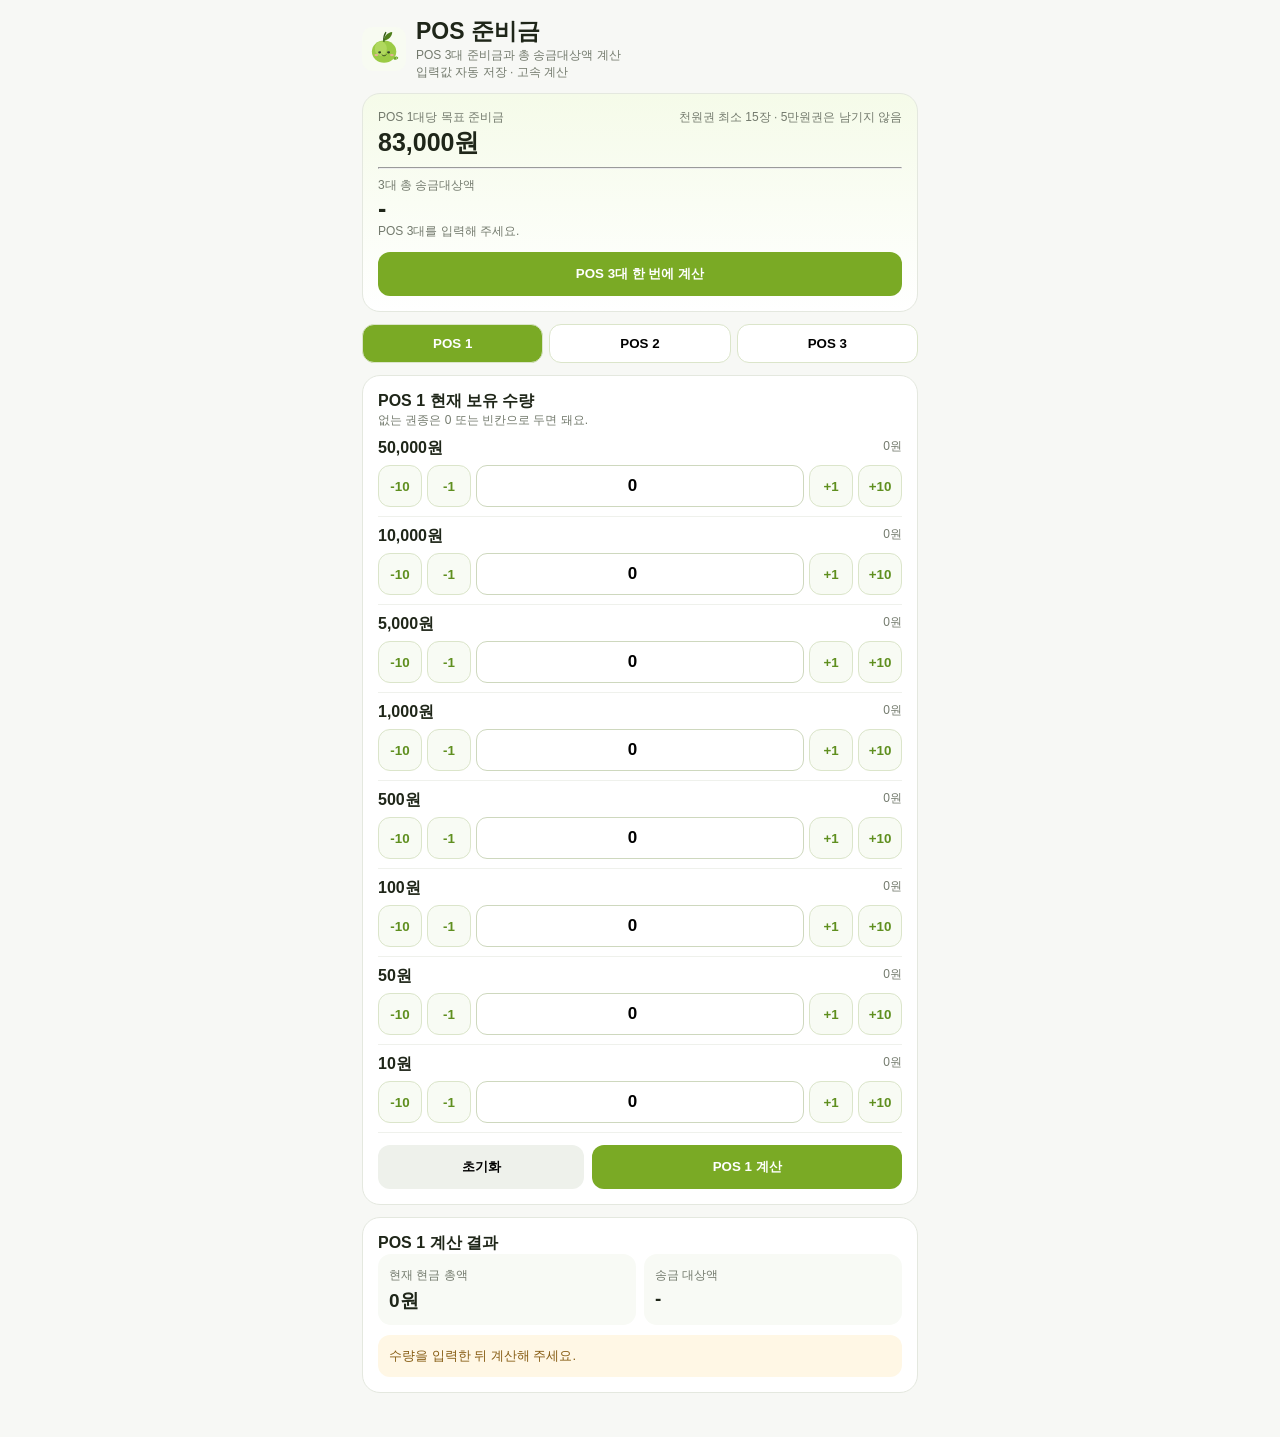
==== index.html @ 1bbed1bb "5만원권 준비금 제외 및 필요시 환전 처리" ====
<!doctype html><html lang="ko"><head><meta charset="utf-8"><meta name="viewport" content="width=device-width,initial-scale=1,viewport-fit=cover"><meta name="theme-color" content="#7AAA25"><meta name="apple-mobile-web-app-capable" content="yes"><title>POS 준비금</title><link rel="manifest" href="./manifest.webmanifest"><link rel="icon" href="./icon.svg"><style>:root{--g:#7aaa25;--bg:#f7f8f5;--line:#e4e8df;--mut:#737a6d}*{box-sizing:border-box}body{margin:0;background:var(--bg);font-family:-apple-system,BlinkMacSystemFont,"Segoe UI","Noto Sans KR",sans-serif;color:#1f2619}.app{max-width:580px;margin:auto;padding:16px 12px 44px}.top{display:flex;gap:10px;align-items:center}.logo{width:44px;height:44px}h1{margin:0;font-size:23px}.small{font-size:12px;color:var(--mut)}.card{background:#fff;border:1px solid var(--line);border-radius:18px;padding:15px;margin-top:12px}.hero{background:linear-gradient(#f5fbe9,#fff)}.target,.rr{display:flex;justify-content:space-between;gap:10px}.big{font-size:25px;font-weight:800}.tabs{display:grid;grid-template-columns:repeat(3,1fr);gap:6px;margin-top:12px}.tab,button{border:0;border-radius:12px;font-weight:800}.tab{padding:11px;background:#fff;border:1px solid #dbe5ca}.tab.active,.calc,.all{background:var(--g);color:#fff}.panel{display:none}.panel.active{display:block}.row{padding:9px 0;border-bottom:1px solid #eff1ec}.step{display:grid;grid-template-columns:44px 44px 1fr 44px 44px;gap:5px;margin-top:6px}.step button{min-height:42px;background:#f8fbf4;color:#5f8f1f;border:1px solid #dbe5ca}.step input{min-width:0;width:100%;border:1px solid #ced8be;border-radius:11px;text-align:center;font-size:17px;font-weight:800}.actions{display:grid;grid-template-columns:1fr 1.5fr;gap:8px;margin-top:12px}.actions button,.all{min-height:44px}.reset{background:#eef1eb}.all{width:100%;margin-top:12px}.metrics{display:grid;grid-template-columns:1fr 1fr;gap:8px}.metric{padding:11px;background:#f8faf5;border-radius:13px}.metric b{display:block;font-size:19px;margin-top:4px}.notice,.quick{padding:11px;border-radius:12px;margin-top:10px;font-size:13px;line-height:1.5}.ok{background:#edf8f1;color:#24623f}.warn{background:#fff7e5;color:#875d14}.bad{background:#fff0f0;color:#9c3030}.quick{border:1px dashed #c9d7b6;background:#fbfdf8}.quick ul{margin:6px 0 0;padding-left:18px}.result{padding:8px 0;border-bottom:1px solid #eff1ec}.summarybox{display:none}.summarybox.show{display:block}@media(max-width:390px){.step{grid-template-columns:40px 40px 1fr 40px 40px}.metrics{grid-template-columns:1fr}}</style></head><body><div class="app"><div class="top"><img class="logo" src="./icon.svg"><div><h1>POS 준비금</h1><div class="small">POS 3대 준비금과 총 송금대상액 계산</div><div class="small" id="saved">입력값 자동 저장 · 고속 계산</div></div></div><div class="card hero"><div class="target"><div><div class="small">POS 1대당 목표 준비금</div><div class="big">83,000원</div></div><div class="small">천원권 최소 15장 · 5만원권은 남기지 않음</div></div><hr><div class="small">3대 총 송금대상액</div><div class="big" id="grand">-</div><div class="small" id="grandStatus">POS 3대를 입력해 주세요.</div><button class="all" id="all">POS 3대 한 번에 계산</button></div><div class="card summarybox" id="summary"><b>오늘 마감 요약</b><div id="summaryBody"></div></div><div class="tabs"><button class="tab active" data-tab="1">POS 1 <span id="b1"></span></button><button class="tab" data-tab="2">POS 2 <span id="b2"></span></button><button class="tab" data-tab="3">POS 3 <span id="b3"></span></button></div><div id="panels"></div></div><script>const T=83000,MIN1=15,D=[50000,10000,5000,1000,500,100,50,10],U=d=>d>=1000?'장':'개',F=n=>n.toLocaleString('ko-KR')+'원',S='OYHAYA_POS_V4',state={},memo=new Map();const P=document.getElementById('panels');for(let p=1;p<=3;p++){P.insertAdjacentHTML('beforeend',`<section class="panel ${p==1?'active':''}" data-panel="${p}"><div class="card"><b>POS ${p} 현재 보유 수량</b><div class="small">없는 권종은 0 또는 빈칸으로 두면 돼요.</div><div id="rows${p}"></div><div class="actions"><button class="reset" data-r="${p}">초기화</button><button class="calc" data-c="${p}">POS ${p} 계산</button></div></div><div class="card"><b>POS ${p} 계산 결과</b><div class="metrics"><div class="metric"><span class="small">현재 현금 총액</span><b id="tot${p}">0원</b></div><div class="metric"><span class="small">송금 대상액</span><b id="send${p}">-</b></div></div><div id="quick${p}" class="quick" style="display:none"></div><div id="res${p}"></div><div id="coin${p}" class="notice warn" style="display:none"></div><div id="ex${p}" class="notice warn" style="display:none"></div><div id="st${p}" class="notice warn">수량을 입력한 뒤 계산해 주세요.</div></div></section>`);D.forEach(d=>document.getElementById('rows'+p).insertAdjacentHTML('beforeend',`<div class="row"><div class="rr"><b>${d.toLocaleString()}원</b><span class="small" id="a${p}_${d}">0원</span></div><div class="step"><button data-p="${p}" data-d="${d}" data-s="-10">-10</button><button data-p="${p}" data-d="${d}" data-s="-1">-1</button><input id="n${p}_${d}" type="number" min="0" value="0" inputmode="numeric"><button data-p="${p}" data-d="${d}" data-s="1">+1</button><button data-p="${p}" data-d="${d}" data-s="10">+10</button></div></div>`))}function v(id){let n=parseInt(document.getElementById(id)?.value||0);return n>0?n:0}function c(p){let o={};D.forEach(d=>o[d]=v(`n${p}_${d}`));return o}function total(p){let a=c(p);return D.reduce((s,d)=>s+a[d]*d,0)}function save(){let x={};for(let p=1;p<=3;p++)x[p]=c(p);localStorage.setItem(S,JSON.stringify(x));saved.textContent='입력값 자동 저장됨 ✓ · 고속 계산'}function load(){try{let x=JSON.parse(localStorage.getItem(S)||'{}');for(let p=1;p<=3;p++)D.forEach(d=>{if(x[p]?.[d]!=null)document.getElementById(`n${p}_${d}`).value=x[p][d]})}catch(e){}}function refresh(p){let a=c(p),t=0;D.forEach(d=>{t+=a[d]*d;document.getElementById(`a${p}_${d}`).textContent=F(a[d]*d)});document.getElementById('tot'+p).textContent=F(t);document.getElementById('b'+p).textContent=state[p]?.ok?'✓':t?'•':''}function keyOf(av){return D.map(d=>av[d]||0).join(',')}function solveCore(av,target){const ds=[10000,5000,1000,500,100,50,10],cap=target/10;let dp=Array(cap+1).fill(null);dp[0]={s:0,c:{50000:0,10000:0,5000:0,1000:0,500:0,100:0,50:0,10:0}};const score=d=>d<=500?1000000+(500-d):d==1000?1000:d==5000?60:d==10000?20:10;for(const d of ds){let n=Math.max(0,av[d]||0),k=1,b=[];while(n){let q=Math.min(k,n);b.push(q);n-=q;k*=2}for(const q of b){let w=d*q/10;if(w>cap)continue;for(let z=cap;z>=w;z--){let x=dp[z-w];if(!x)continue;let ns=x.s+score(d)*q;if(!dp[z]||ns>dp[z].s){let cc={...x.c};cc[d]+=q;dp[z]={s:ns,c:cc}}}}}return dp[cap]?.c||null}function solveKeep15(av){const safe={...av,50000:0},key=keyOf(safe);if(memo.has(key))return memo.get(key);if((safe[1000]||0)<MIN1){memo.set(key,null);return null}let rest={...safe,1000:(safe[1000]||0)-MIN1},k=solveCore(rest,T-MIN1*1000);if(k)k[1000]+=MIN1;memo.set(key,k||null);return k||null}function solveEx(a){memo.clear();let keep=solveKeep15(a);if(keep)return{keep,e:{m50:0,m10:0,a5:0,a1:0}};const max50=Math.min(a[50000]||0,2),max10=Math.min(a[10000]||0,9),maxChanges=max50+max10;for(let changes=1;changes<=maxChanges;changes++){for(let m50=0;m50<=Math.min(max50,changes);m50++){let m10=changes-m50;if(m10<0||m10>max10)continue;for(let f=0;f<=2*m10;f++){let a5=m50*10+f,a1=m10*10-f*5,avail={...a};avail[50000]=0;avail[10000]-=m10;avail[5000]+=a5;avail[1000]+=a1;let k=solveKeep15(avail);if(k)return{keep:k,e:{m50,m10,a5,a1}}}}}return null}function calc(p){let a=c(p),t=total(p),st=document.getElementById('st'+p),res=document.getElementById('res'+p),coin=document.getElementById('coin'+p),ex=document.getElementById('ex'+p),q=document.getElementById('quick'+p);res.innerHTML='';coin.style.display=ex.style.display=q.style.display='none';if(t<T){st.className='notice bad';st.textContent=`현재 현금이 ${F(T-t)} 부족해요.`;state[p]={ok:false};refresh(p);return state[p]}let s=solveEx(a);if(!s){st.className='notice bad';st.innerHTML='<b>83,000원을 맞추려면 천원권 15장을 확보하고 5만원권은 준비금에 남기지 않아야 해요.</b><br>현재 보유 권종과 가능한 환전만으로는 정확히 83,000원을 만들 수 없어요.';state[p]={ok:false};refresh(p);return state[p]}let keep=s.keep,e=s.e,send=t-T,tasks=[],exs=[];document.getElementById('send'+p).textContent=F(send);D.forEach(d=>{let avail=a[d];if(d==50000)avail-=e.m50;if(d==10000)avail-=e.m10;if(d==5000)avail+=e.a5;if(d==1000)avail+=e.a1;let out=Math.max(0,avail-(keep[d]||0));if(out>0)tasks.push(`${d.toLocaleString()}원 ${out}${U(d)} 송금`);res.insertAdjacentHTML('beforeend',`<div class="result rr"><span><b>${d.toLocaleString()}원</b><br><span class="small">보유 ${a[d]}${U(d)}</span></span><span style="text-align:right"><b>남김 ${keep[d]||0}${U(d)}</b><br><span class="small">송금 ${out}${U(d)}</span></span></div>`)});if(e.m50){exs.push(`50,000원권 ${e.m50}장 → 5,000원권 ${e.m50*10}장`);tasks.unshift(`5만원권 ${e.m50}장 환전`)}if(e.m10){let f=e.a5-e.m50*10,z=[];if(f)z.push(`5,000원권 ${f}장`);if(e.a1)z.push(`1,000원권 ${e.a1}장`);exs.push(`10,000원권 ${e.m10}장 → ${z.join(' + ')}`);tasks.unshift(`만원권 ${e.m10}장 환전`)}if(exs.length){ex.style.display='block';ex.innerHTML='<b>지폐 환전 필요</b><br>'+exs.join('<br>')}let coins=[{d:500,b:40},{d:100,b:50},{d:50,b:50},{d:10,b:50}].filter(x=>(keep[x.d]||0)<=10).map(x=>({...x,r:keep[x.d]||0}));if(coins.length){coin.style.display='block';coin.innerHTML='<b>최종 잔여 동전 기준 환전 필요</b><br>'+coins.map(x=>`${x.d}원: ${x.r}개 남음 → ${x.b}개 1묶음 환전 → ${x.r+x.b}개 예상`).join('<br>');coins.forEach(x=>tasks.push(`${x.d}원 ${x.b}개 1묶음 환전`))}q.style.display='block';q.innerHTML='<b>실제로 할 것</b><ul>'+(tasks.length?tasks.map(x=>`<li>${x}</li>`).join(''):'<li>별도 환전 없이 준비금만 남기면 돼요.</li>')+'</ul>';st.className='notice ok';st.innerHTML=`<b>정확히 83,000원!</b><br>5만원권 0장 · 천원권 ${keep[1000]}장 유지 · POS ${p} 송금 대상액 ${F(send)}`;state[p]={ok:true,send,total:t,ex:exs.length,coins:coins.length};refresh(p);return state[p]}document.querySelectorAll('.step button').forEach(b=>b.onclick=()=>{let p=+b.dataset.p,i=document.getElementById(`n${p}_${b.dataset.d}`);i.value=Math.max(0,v(i.id)+ +b.dataset.s);state[p]=null;refresh(p);save()});document.querySelectorAll('input').forEach(i=>i.oninput=()=>{let p=+i.id.split('_')[0].slice(1);state[p]=null;refresh(p);save()});document.querySelectorAll('.tab').forEach(b=>b.onclick=()=>{document.querySelectorAll('.tab').forEach(x=>x.classList.toggle('active',x==b));document.querySelectorAll('.panel').forEach(x=>x.classList.toggle('active',x.dataset.panel==b.dataset.tab))});document.querySelectorAll('[data-c]').forEach(b=>b.onclick=()=>calc(+b.dataset.c));document.querySelectorAll('[data-r]').forEach(b=>b.onclick=()=>{let p=+b.dataset.r;D.forEach(d=>document.getElementById(`n${p}_${d}`).value=0);state[p]=null;document.getElementById('send'+p).textContent='-';document.getElementById('res'+p).innerHTML='';['quick','coin','ex'].forEach(x=>document.getElementById(x+p).style.display='none');document.getElementById('st'+p).textContent='수량을 입력한 뒤 계산해 주세요.';refresh(p);save()});all.onclick=()=>{let r=[1,2,3].map(calc);if(r.every(x=>x.ok)){let sum=r.reduce((s,x)=>s+x.send,0);grand.textContent=F(sum);grandStatus.textContent=`3대 현금 합계 ${F(r.reduce((s,x)=>s+x.total,0))} - 총 준비금 249,000원`;summary.classList.add('show');summaryBody.innerHTML=`<div class="metrics" style="margin-top:8px"><div class="metric"><span class="small">총 송금대상액</span><b>${F(sum)}</b></div><div class="metric"><span class="small">총 준비금</span><b>249,000원</b></div></div>`+r.map((x,i)=>`<div class="result"><b>POS ${i+1}</b> · 송금 ${F(x.send)}${x.ex?` · 지폐환전 ${x.ex}건`:''}${x.coins?` · 동전환전 ${x.coins}건`:''}</div>`).join('')}else{grand.textContent='계산 불가';grandStatus.textContent='천원권 15장 유지, 5만원권 0장, 정확한 83,000원 구성이 필요한 POS가 있어요.';summary.classList.remove('show')}};load();for(let p=1;p<=3;p++)refresh(p);if('serviceWorker'in navigator)addEventListener('load',()=>navigator.serviceWorker.register('./sw.js').catch(()=>{}));</script></body></html>
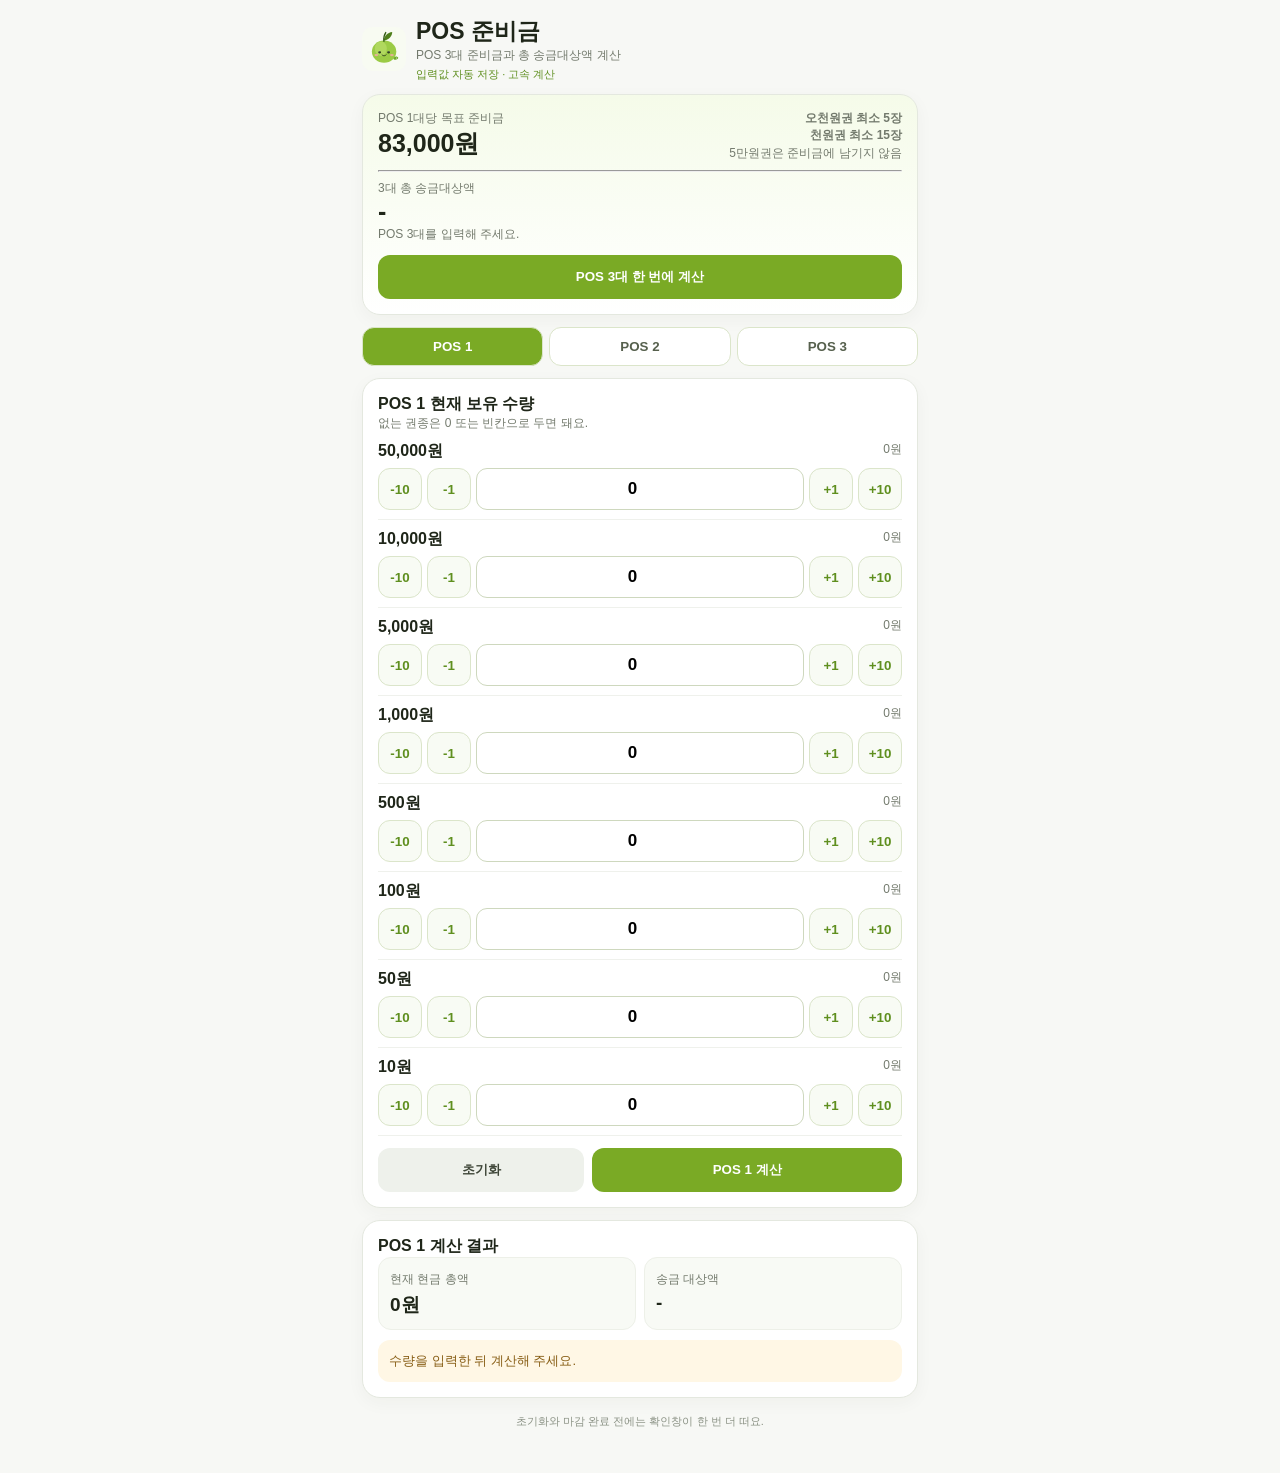
==== commit 147dadad: "오천원권 최소수량 및 마감 검산 기능 추가" ====
--- a/index.html
+++ b/index.html
@@ -1 +1,111 @@
-<!doctype html><html lang="ko"><head><meta charset="utf-8"><meta name="viewport" content="width=device-width,initial-scale=1,viewport-fit=cover"><meta name="theme-color" content="#7AAA25"><meta name="apple-mobile-web-app-capable" content="yes"><title>POS 준비금</title><link rel="manifest" href="./manifest.webmanifest"><link rel="icon" href="./icon.svg"><style>:root{--g:#7aaa25;--bg:#f7f8f5;--line:#e4e8df;--mut:#737a6d}*{box-sizing:border-box}body{margin:0;background:var(--bg);font-family:-apple-system,BlinkMacSystemFont,"Segoe UI","Noto Sans KR",sans-serif;color:#1f2619}.app{max-width:580px;margin:auto;padding:16px 12px 44px}.top{display:flex;gap:10px;align-items:center}.logo{width:44px;height:44px}h1{margin:0;font-size:23px}.small{font-size:12px;color:var(--mut)}.card{background:#fff;border:1px solid var(--line);border-radius:18px;padding:15px;margin-top:12px}.hero{background:linear-gradient(#f5fbe9,#fff)}.target,.rr{display:flex;justify-content:space-between;gap:10px}.big{font-size:25px;font-weight:800}.tabs{display:grid;grid-template-columns:repeat(3,1fr);gap:6px;margin-top:12px}.tab,button{border:0;border-radius:12px;font-weight:800}.tab{padding:11px;background:#fff;border:1px solid #dbe5ca}.tab.active,.calc,.all{background:var(--g);color:#fff}.panel{display:none}.panel.active{display:block}.row{padding:9px 0;border-bottom:1px solid #eff1ec}.step{display:grid;grid-template-columns:44px 44px 1fr 44px 44px;gap:5px;margin-top:6px}.step button{min-height:42px;background:#f8fbf4;color:#5f8f1f;border:1px solid #dbe5ca}.step input{min-width:0;width:100%;border:1px solid #ced8be;border-radius:11px;text-align:center;font-size:17px;font-weight:800}.actions{display:grid;grid-template-columns:1fr 1.5fr;gap:8px;margin-top:12px}.actions button,.all{min-height:44px}.reset{background:#eef1eb}.all{width:100%;margin-top:12px}.metrics{display:grid;grid-template-columns:1fr 1fr;gap:8px}.metric{padding:11px;background:#f8faf5;border-radius:13px}.metric b{display:block;font-size:19px;margin-top:4px}.notice,.quick{padding:11px;border-radius:12px;margin-top:10px;font-size:13px;line-height:1.5}.ok{background:#edf8f1;color:#24623f}.warn{background:#fff7e5;color:#875d14}.bad{background:#fff0f0;color:#9c3030}.quick{border:1px dashed #c9d7b6;background:#fbfdf8}.quick ul{margin:6px 0 0;padding-left:18px}.result{padding:8px 0;border-bottom:1px solid #eff1ec}.summarybox{display:none}.summarybox.show{display:block}@media(max-width:390px){.step{grid-template-columns:40px 40px 1fr 40px 40px}.metrics{grid-template-columns:1fr}}</style></head><body><div class="app"><div class="top"><img class="logo" src="./icon.svg"><div><h1>POS 준비금</h1><div class="small">POS 3대 준비금과 총 송금대상액 계산</div><div class="small" id="saved">입력값 자동 저장 · 고속 계산</div></div></div><div class="card hero"><div class="target"><div><div class="small">POS 1대당 목표 준비금</div><div class="big">83,000원</div></div><div class="small">천원권 최소 15장 · 5만원권은 남기지 않음</div></div><hr><div class="small">3대 총 송금대상액</div><div class="big" id="grand">-</div><div class="small" id="grandStatus">POS 3대를 입력해 주세요.</div><button class="all" id="all">POS 3대 한 번에 계산</button></div><div class="card summarybox" id="summary"><b>오늘 마감 요약</b><div id="summaryBody"></div></div><div class="tabs"><button class="tab active" data-tab="1">POS 1 <span id="b1"></span></button><button class="tab" data-tab="2">POS 2 <span id="b2"></span></button><button class="tab" data-tab="3">POS 3 <span id="b3"></span></button></div><div id="panels"></div></div><script>const T=83000,MIN1=15,D=[50000,10000,5000,1000,500,100,50,10],U=d=>d>=1000?'장':'개',F=n=>n.toLocaleString('ko-KR')+'원',S='OYHAYA_POS_V4',state={},memo=new Map();const P=document.getElementById('panels');for(let p=1;p<=3;p++){P.insertAdjacentHTML('beforeend',`<section class="panel ${p==1?'active':''}" data-panel="${p}"><div class="card"><b>POS ${p} 현재 보유 수량</b><div class="small">없는 권종은 0 또는 빈칸으로 두면 돼요.</div><div id="rows${p}"></div><div class="actions"><button class="reset" data-r="${p}">초기화</button><button class="calc" data-c="${p}">POS ${p} 계산</button></div></div><div class="card"><b>POS ${p} 계산 결과</b><div class="metrics"><div class="metric"><span class="small">현재 현금 총액</span><b id="tot${p}">0원</b></div><div class="metric"><span class="small">송금 대상액</span><b id="send${p}">-</b></div></div><div id="quick${p}" class="quick" style="display:none"></div><div id="res${p}"></div><div id="coin${p}" class="notice warn" style="display:none"></div><div id="ex${p}" class="notice warn" style="display:none"></div><div id="st${p}" class="notice warn">수량을 입력한 뒤 계산해 주세요.</div></div></section>`);D.forEach(d=>document.getElementById('rows'+p).insertAdjacentHTML('beforeend',`<div class="row"><div class="rr"><b>${d.toLocaleString()}원</b><span class="small" id="a${p}_${d}">0원</span></div><div class="step"><button data-p="${p}" data-d="${d}" data-s="-10">-10</button><button data-p="${p}" data-d="${d}" data-s="-1">-1</button><input id="n${p}_${d}" type="number" min="0" value="0" inputmode="numeric"><button data-p="${p}" data-d="${d}" data-s="1">+1</button><button data-p="${p}" data-d="${d}" data-s="10">+10</button></div></div>`))}function v(id){let n=parseInt(document.getElementById(id)?.value||0);return n>0?n:0}function c(p){let o={};D.forEach(d=>o[d]=v(`n${p}_${d}`));return o}function total(p){let a=c(p);return D.reduce((s,d)=>s+a[d]*d,0)}function save(){let x={};for(let p=1;p<=3;p++)x[p]=c(p);localStorage.setItem(S,JSON.stringify(x));saved.textContent='입력값 자동 저장됨 ✓ · 고속 계산'}function load(){try{let x=JSON.parse(localStorage.getItem(S)||'{}');for(let p=1;p<=3;p++)D.forEach(d=>{if(x[p]?.[d]!=null)document.getElementById(`n${p}_${d}`).value=x[p][d]})}catch(e){}}function refresh(p){let a=c(p),t=0;D.forEach(d=>{t+=a[d]*d;document.getElementById(`a${p}_${d}`).textContent=F(a[d]*d)});document.getElementById('tot'+p).textContent=F(t);document.getElementById('b'+p).textContent=state[p]?.ok?'✓':t?'•':''}function keyOf(av){return D.map(d=>av[d]||0).join(',')}function solveCore(av,target){const ds=[10000,5000,1000,500,100,50,10],cap=target/10;let dp=Array(cap+1).fill(null);dp[0]={s:0,c:{50000:0,10000:0,5000:0,1000:0,500:0,100:0,50:0,10:0}};const score=d=>d<=500?1000000+(500-d):d==1000?1000:d==5000?60:d==10000?20:10;for(const d of ds){let n=Math.max(0,av[d]||0),k=1,b=[];while(n){let q=Math.min(k,n);b.push(q);n-=q;k*=2}for(const q of b){let w=d*q/10;if(w>cap)continue;for(let z=cap;z>=w;z--){let x=dp[z-w];if(!x)continue;let ns=x.s+score(d)*q;if(!dp[z]||ns>dp[z].s){let cc={...x.c};cc[d]+=q;dp[z]={s:ns,c:cc}}}}}return dp[cap]?.c||null}function solveKeep15(av){const safe={...av,50000:0},key=keyOf(safe);if(memo.has(key))return memo.get(key);if((safe[1000]||0)<MIN1){memo.set(key,null);return null}let rest={...safe,1000:(safe[1000]||0)-MIN1},k=solveCore(rest,T-MIN1*1000);if(k)k[1000]+=MIN1;memo.set(key,k||null);return k||null}function solveEx(a){memo.clear();let keep=solveKeep15(a);if(keep)return{keep,e:{m50:0,m10:0,a5:0,a1:0}};const max50=Math.min(a[50000]||0,2),max10=Math.min(a[10000]||0,9),maxChanges=max50+max10;for(let changes=1;changes<=maxChanges;changes++){for(let m50=0;m50<=Math.min(max50,changes);m50++){let m10=changes-m50;if(m10<0||m10>max10)continue;for(let f=0;f<=2*m10;f++){let a5=m50*10+f,a1=m10*10-f*5,avail={...a};avail[50000]=0;avail[10000]-=m10;avail[5000]+=a5;avail[1000]+=a1;let k=solveKeep15(avail);if(k)return{keep:k,e:{m50,m10,a5,a1}}}}}return null}function calc(p){let a=c(p),t=total(p),st=document.getElementById('st'+p),res=document.getElementById('res'+p),coin=document.getElementById('coin'+p),ex=document.getElementById('ex'+p),q=document.getElementById('quick'+p);res.innerHTML='';coin.style.display=ex.style.display=q.style.display='none';if(t<T){st.className='notice bad';st.textContent=`현재 현금이 ${F(T-t)} 부족해요.`;state[p]={ok:false};refresh(p);return state[p]}let s=solveEx(a);if(!s){st.className='notice bad';st.innerHTML='<b>83,000원을 맞추려면 천원권 15장을 확보하고 5만원권은 준비금에 남기지 않아야 해요.</b><br>현재 보유 권종과 가능한 환전만으로는 정확히 83,000원을 만들 수 없어요.';state[p]={ok:false};refresh(p);return state[p]}let keep=s.keep,e=s.e,send=t-T,tasks=[],exs=[];document.getElementById('send'+p).textContent=F(send);D.forEach(d=>{let avail=a[d];if(d==50000)avail-=e.m50;if(d==10000)avail-=e.m10;if(d==5000)avail+=e.a5;if(d==1000)avail+=e.a1;let out=Math.max(0,avail-(keep[d]||0));if(out>0)tasks.push(`${d.toLocaleString()}원 ${out}${U(d)} 송금`);res.insertAdjacentHTML('beforeend',`<div class="result rr"><span><b>${d.toLocaleString()}원</b><br><span class="small">보유 ${a[d]}${U(d)}</span></span><span style="text-align:right"><b>남김 ${keep[d]||0}${U(d)}</b><br><span class="small">송금 ${out}${U(d)}</span></span></div>`)});if(e.m50){exs.push(`50,000원권 ${e.m50}장 → 5,000원권 ${e.m50*10}장`);tasks.unshift(`5만원권 ${e.m50}장 환전`)}if(e.m10){let f=e.a5-e.m50*10,z=[];if(f)z.push(`5,000원권 ${f}장`);if(e.a1)z.push(`1,000원권 ${e.a1}장`);exs.push(`10,000원권 ${e.m10}장 → ${z.join(' + ')}`);tasks.unshift(`만원권 ${e.m10}장 환전`)}if(exs.length){ex.style.display='block';ex.innerHTML='<b>지폐 환전 필요</b><br>'+exs.join('<br>')}let coins=[{d:500,b:40},{d:100,b:50},{d:50,b:50},{d:10,b:50}].filter(x=>(keep[x.d]||0)<=10).map(x=>({...x,r:keep[x.d]||0}));if(coins.length){coin.style.display='block';coin.innerHTML='<b>최종 잔여 동전 기준 환전 필요</b><br>'+coins.map(x=>`${x.d}원: ${x.r}개 남음 → ${x.b}개 1묶음 환전 → ${x.r+x.b}개 예상`).join('<br>');coins.forEach(x=>tasks.push(`${x.d}원 ${x.b}개 1묶음 환전`))}q.style.display='block';q.innerHTML='<b>실제로 할 것</b><ul>'+(tasks.length?tasks.map(x=>`<li>${x}</li>`).join(''):'<li>별도 환전 없이 준비금만 남기면 돼요.</li>')+'</ul>';st.className='notice ok';st.innerHTML=`<b>정확히 83,000원!</b><br>5만원권 0장 · 천원권 ${keep[1000]}장 유지 · POS ${p} 송금 대상액 ${F(send)}`;state[p]={ok:true,send,total:t,ex:exs.length,coins:coins.length};refresh(p);return state[p]}document.querySelectorAll('.step button').forEach(b=>b.onclick=()=>{let p=+b.dataset.p,i=document.getElementById(`n${p}_${b.dataset.d}`);i.value=Math.max(0,v(i.id)+ +b.dataset.s);state[p]=null;refresh(p);save()});document.querySelectorAll('input').forEach(i=>i.oninput=()=>{let p=+i.id.split('_')[0].slice(1);state[p]=null;refresh(p);save()});document.querySelectorAll('.tab').forEach(b=>b.onclick=()=>{document.querySelectorAll('.tab').forEach(x=>x.classList.toggle('active',x==b));document.querySelectorAll('.panel').forEach(x=>x.classList.toggle('active',x.dataset.panel==b.dataset.tab))});document.querySelectorAll('[data-c]').forEach(b=>b.onclick=()=>calc(+b.dataset.c));document.querySelectorAll('[data-r]').forEach(b=>b.onclick=()=>{let p=+b.dataset.r;D.forEach(d=>document.getElementById(`n${p}_${d}`).value=0);state[p]=null;document.getElementById('send'+p).textContent='-';document.getElementById('res'+p).innerHTML='';['quick','coin','ex'].forEach(x=>document.getElementById(x+p).style.display='none');document.getElementById('st'+p).textContent='수량을 입력한 뒤 계산해 주세요.';refresh(p);save()});all.onclick=()=>{let r=[1,2,3].map(calc);if(r.every(x=>x.ok)){let sum=r.reduce((s,x)=>s+x.send,0);grand.textContent=F(sum);grandStatus.textContent=`3대 현금 합계 ${F(r.reduce((s,x)=>s+x.total,0))} - 총 준비금 249,000원`;summary.classList.add('show');summaryBody.innerHTML=`<div class="metrics" style="margin-top:8px"><div class="metric"><span class="small">총 송금대상액</span><b>${F(sum)}</b></div><div class="metric"><span class="small">총 준비금</span><b>249,000원</b></div></div>`+r.map((x,i)=>`<div class="result"><b>POS ${i+1}</b> · 송금 ${F(x.send)}${x.ex?` · 지폐환전 ${x.ex}건`:''}${x.coins?` · 동전환전 ${x.coins}건`:''}</div>`).join('')}else{grand.textContent='계산 불가';grandStatus.textContent='천원권 15장 유지, 5만원권 0장, 정확한 83,000원 구성이 필요한 POS가 있어요.';summary.classList.remove('show')}};load();for(let p=1;p<=3;p++)refresh(p);if('serviceWorker'in navigator)addEventListener('load',()=>navigator.serviceWorker.register('./sw.js').catch(()=>{}));</script></body></html>+<!doctype html>
+<html lang="ko">
+<head>
+<meta charset="utf-8">
+<meta name="viewport" content="width=device-width,initial-scale=1,viewport-fit=cover">
+<meta name="theme-color" content="#7AAA25">
+<meta name="apple-mobile-web-app-capable" content="yes">
+<meta name="apple-mobile-web-app-title" content="POS 준비금">
+<title>POS 준비금</title>
+<link rel="manifest" href="./manifest.webmanifest">
+<link rel="icon" href="./icon.svg">
+<link rel="apple-touch-icon" href="./icon.svg">
+<style>
+:root{--g:#7aaa25;--gd:#5f8f1f;--bg:#f7f8f5;--line:#e4e8df;--mut:#737a6d;--good:#24623f;--warn:#875d14;--bad:#9c3030}*{box-sizing:border-box}body{margin:0;background:var(--bg);font-family:-apple-system,BlinkMacSystemFont,"Segoe UI","Noto Sans KR",sans-serif;color:#1f2619}.app{max-width:580px;margin:auto;padding:16px 12px 44px}.top{display:flex;gap:10px;align-items:center}.logo{width:44px;height:44px}h1{margin:0;font-size:23px}.small{font-size:12px;color:var(--mut)}.saved{font-size:11px;color:var(--gd);margin-top:3px}.card{background:#fff;border:1px solid var(--line);border-radius:18px;padding:15px;margin-top:12px;box-shadow:0 5px 18px rgba(45,60,25,.04)}.hero{background:linear-gradient(#f5fbe9,#fff)}.target,.rr{display:flex;justify-content:space-between;gap:10px}.target{align-items:flex-start}.big{font-size:25px;font-weight:800}.rule{text-align:right;line-height:1.45}.tabs{display:grid;grid-template-columns:repeat(3,1fr);gap:6px;margin-top:12px}.tab,button{border:0;border-radius:12px;font-weight:800}.tab{padding:11px;background:#fff;border:1px solid #dbe5ca;color:#56604d}.tab.active,.calc,.all,.finish{background:var(--g);color:#fff}.panel{display:none}.panel.active{display:block}.row{padding:9px 0;border-bottom:1px solid #eff1ec}.step{display:grid;grid-template-columns:44px 44px 1fr 44px 44px;gap:5px;margin-top:6px}.step button{min-height:42px;background:#f8fbf4;color:var(--gd);border:1px solid #dbe5ca}.step button:active{transform:scale(.97)}.step input{min-width:0;width:100%;border:1px solid #ced8be;border-radius:11px;text-align:center;font-size:17px;font-weight:800;background:#fff}.actions{display:grid;grid-template-columns:1fr 1.5fr;gap:8px;margin-top:12px}.actions button,.all,.finish{min-height:44px}.reset{background:#eef1eb;color:#3e4638}.all,.finish{width:100%;margin-top:12px}.metrics{display:grid;grid-template-columns:1fr 1fr;gap:8px}.metric{padding:11px;background:#f8faf5;border-radius:13px;border:1px solid #edf0e8}.metric b{display:block;font-size:19px;margin-top:4px}.notice,.quick,.verify{padding:11px;border-radius:12px;margin-top:10px;font-size:13px;line-height:1.55}.ok{background:#edf8f1;color:var(--good)}.warn{background:#fff7e5;color:var(--warn)}.bad{background:#fff0f0;color:var(--bad)}.quick{border:1px dashed #c9d7b6;background:#fbfdf8}.quick ul{margin:6px 0 0;padding-left:18px}.quick li{margin:4px 0}.verify{border:1px solid #d9e9cf;background:#f6fbf2}.verify-grid{display:grid;grid-template-columns:1fr 1fr;gap:6px;margin-top:7px}.check{padding:7px 8px;border-radius:9px;background:#fff;border:1px solid #e6eee0}.result{padding:8px 0;border-bottom:1px solid #eff1ec}.summarybox{display:none}.summarybox.show{display:block}.finish{display:none}.finish.show{display:block}.foot{font-size:11px;color:#8a9184;text-align:center;margin-top:16px}@media(max-width:390px){.step{grid-template-columns:40px 40px 1fr 40px 40px}.metrics,.verify-grid{grid-template-columns:1fr}.rule{max-width:150px}}
+</style>
+</head>
+<body>
+<div class="app">
+  <div class="top"><img class="logo" src="./icon.svg" alt=""><div><h1>POS 준비금</h1><div class="small">POS 3대 준비금과 총 송금대상액 계산</div><div class="saved" id="saved">입력값 자동 저장 · 고속 계산</div></div></div>
+  <div class="card hero">
+    <div class="target"><div><div class="small">POS 1대당 목표 준비금</div><div class="big">83,000원</div></div><div class="small rule"><b>오천원권 최소 5장</b><br><b>천원권 최소 15장</b><br>5만원권은 준비금에 남기지 않음</div></div>
+    <hr>
+    <div class="small">3대 총 송금대상액</div><div class="big" id="grand">-</div><div class="small" id="grandStatus">POS 3대를 입력해 주세요.</div>
+    <button class="all" id="all">POS 3대 한 번에 계산</button>
+  </div>
+  <div class="card summarybox" id="summary"><b>오늘 마감 요약</b><div id="summaryBody"></div><button class="finish" id="finish">오늘 마감 완료</button></div>
+  <div class="tabs"><button class="tab active" data-tab="1">POS 1 <span id="b1"></span></button><button class="tab" data-tab="2">POS 2 <span id="b2"></span></button><button class="tab" data-tab="3">POS 3 <span id="b3"></span></button></div>
+  <div id="panels"></div>
+  <div class="foot">초기화와 마감 완료 전에는 확인창이 한 번 더 떠요.</div>
+</div>
+<script>
+const T=83000,MIN5=5,MIN1=15,D=[50000,10000,5000,1000,500,100,50,10];
+const U=d=>d>=1000?'장':'개',F=n=>Number(n).toLocaleString('ko-KR')+'원',S='OYHAYA_POS_V4',state={},memo=new Map();
+const P=document.getElementById('panels');
+for(let p=1;p<=3;p++){
+  P.insertAdjacentHTML('beforeend',`<section class="panel ${p===1?'active':''}" data-panel="${p}"><div class="card"><b>POS ${p} 현재 보유 수량</b><div class="small">없는 권종은 0 또는 빈칸으로 두면 돼요.</div><div id="rows${p}"></div><div class="actions"><button class="reset" data-r="${p}">초기화</button><button class="calc" data-c="${p}">POS ${p} 계산</button></div></div><div class="card"><b>POS ${p} 계산 결과</b><div class="metrics"><div class="metric"><span class="small">현재 현금 총액</span><b id="tot${p}">0원</b></div><div class="metric"><span class="small">송금 대상액</span><b id="send${p}">-</b></div></div><div id="quick${p}" class="quick" style="display:none"></div><div id="verify${p}" class="verify" style="display:none"></div><div id="res${p}"></div><div id="coin${p}" class="notice warn" style="display:none"></div><div id="ex${p}" class="notice warn" style="display:none"></div><div id="st${p}" class="notice warn">수량을 입력한 뒤 계산해 주세요.</div></div></section>`);
+  D.forEach(d=>document.getElementById('rows'+p).insertAdjacentHTML('beforeend',`<div class="row"><div class="rr"><b>${d.toLocaleString()}원</b><span class="small" id="a${p}_${d}">0원</span></div><div class="step"><button data-p="${p}" data-d="${d}" data-s="-10">-10</button><button data-p="${p}" data-d="${d}" data-s="-1">-1</button><input id="n${p}_${d}" type="number" min="0" value="0" inputmode="numeric"><button data-p="${p}" data-d="${d}" data-s="1">+1</button><button data-p="${p}" data-d="${d}" data-s="10">+10</button></div></div>`));
+}
+function v(id){const n=parseInt(document.getElementById(id)?.value||0,10);return Number.isFinite(n)&&n>0?n:0}
+function c(p){const o={};D.forEach(d=>o[d]=v(`n${p}_${d}`));return o}
+function total(p){const a=c(p);return D.reduce((s,d)=>s+a[d]*d,0)}
+function save(){const x={};for(let p=1;p<=3;p++)x[p]=c(p);localStorage.setItem(S,JSON.stringify(x));saved.textContent='입력값 자동 저장됨 ✓ · 고속 계산'}
+function load(){try{const x=JSON.parse(localStorage.getItem(S)||'{}');for(let p=1;p<=3;p++)D.forEach(d=>{if(x[p]?.[d]!=null)document.getElementById(`n${p}_${d}`).value=x[p][d]})}catch(e){}}
+function refresh(p){const a=c(p);let t=0;D.forEach(d=>{t+=a[d]*d;document.getElementById(`a${p}_${d}`).textContent=F(a[d]*d)});document.getElementById('tot'+p).textContent=F(t);document.getElementById('b'+p).textContent=state[p]?.ok?'✓':t?'•':''}
+function keyOf(av){return [10000,5000,1000,500,100,50,10].map(d=>av[d]||0).join(',')}
+function solveCore(av,target){
+  const ds=[10000,5000,1000,500,100,50,10],cap=target/10;
+  let dp=Array(cap+1).fill(null);dp[0]={s:0,c:{50000:0,10000:0,5000:0,1000:0,500:0,100:0,50:0,10:0}};
+  const score=d=>d<=500?1000000+(500-d):d===1000?1000:d===5000?80:d===10000?20:10;
+  for(const d of ds){let n=Math.max(0,av[d]||0),k=1,b=[];while(n){const q=Math.min(k,n);b.push(q);n-=q;k*=2}for(const q of b){const w=d*q/10;if(w>cap)continue;for(let z=cap;z>=w;z--){const x=dp[z-w];if(!x)continue;const ns=x.s+score(d)*q;if(!dp[z]||ns>dp[z].s){const cc={...x.c};cc[d]+=q;dp[z]={s:ns,c:cc}}}}}
+  return dp[cap]?.c||null;
+}
+function solveReserve(av){
+  const safe={...av,50000:0},key=keyOf(safe);if(memo.has(key))return memo.get(key);
+  if((safe[5000]||0)<MIN5||(safe[1000]||0)<MIN1){memo.set(key,null);return null}
+  const base=MIN5*5000+MIN1*1000,rest={...safe,5000:safe[5000]-MIN5,1000:safe[1000]-MIN1};
+  const k=solveCore(rest,T-base);if(k){k[5000]+=MIN5;k[1000]+=MIN1}
+  memo.set(key,k||null);return k||null;
+}
+function solveEx(a){
+  memo.clear();let keep=solveReserve(a);if(keep)return{keep,e:{m50:0,m10:0,a5:0,a1:0}};
+  const max50=Math.min(a[50000]||0,2),max10=Math.min(a[10000]||0,9),maxChanges=max50+max10;
+  for(let changes=1;changes<=maxChanges;changes++){
+    for(let m50=0;m50<=Math.min(max50,changes);m50++){
+      const m10=changes-m50;if(m10<0||m10>max10)continue;
+      for(let f=0;f<=2*m10;f++){
+        const a5=m50*10+f,a1=m10*10-f*5,avail={...a};
+        avail[50000]=0;avail[10000]-=m10;avail[5000]+=a5;avail[1000]+=a1;
+        keep=solveReserve(avail);if(keep)return{keep,e:{m50,m10,a5,a1}};
+      }
+    }
+  }
+  return null;
+}
+function finalCoins(keep){return [{d:500,b:40},{d:100,b:50},{d:50,b:50},{d:10,b:50}].filter(x=>(keep[x.d]||0)<=10).map(x=>({...x,r:keep[x.d]||0}))}
+function calc(p){
+  const a=c(p),t=total(p),st=document.getElementById('st'+p),res=document.getElementById('res'+p),coin=document.getElementById('coin'+p),ex=document.getElementById('ex'+p),q=document.getElementById('quick'+p),verify=document.getElementById('verify'+p);
+  res.innerHTML='';coin.style.display=ex.style.display=q.style.display=verify.style.display='none';
+  if(t<T){document.getElementById('send'+p).textContent='-';st.className='notice bad';st.textContent=`현재 현금이 ${F(T-t)} 부족해요.`;state[p]={ok:false};refresh(p);return state[p]}
+  const s=solveEx(a);if(!s){document.getElementById('send'+p).textContent='-';st.className='notice bad';st.innerHTML='<b>현재 권종으로 준비금 조건을 맞출 수 없어요.</b><br>83,000원 · 오천원권 5장 이상 · 천원권 15장 이상을 만족하도록 지폐 환전이 필요해요.';state[p]={ok:false};refresh(p);return state[p]}
+  const keep=s.keep,e=s.e,send=t-T,tasks=[],exs=[];document.getElementById('send'+p).textContent=F(send);
+  D.forEach(d=>{
+    let avail=a[d];if(d===50000)avail-=e.m50;if(d===10000)avail-=e.m10;if(d===5000)avail+=e.a5;if(d===1000)avail+=e.a1;
+    const out=Math.max(0,avail-(keep[d]||0));let detail=`송금 ${out}${U(d)}`;
+    if(d===50000&&e.m50)detail=`송금 ${out}장 · 환전 ${e.m50}장`;
+    if(d===10000&&e.m10)detail=`송금 ${out}장 · 환전 ${e.m10}장`;
+    if(out>0)tasks.push(`${d.toLocaleString()}원 ${out}${U(d)} 송금`);
+    res.insertAdjacentHTML('beforeend',`<div class="result rr"><span><b>${d.toLocaleString()}원</b><br><span class="small">보유 ${a[d]}${U(d)}</span></span><span style="text-align:right"><b>남김 ${keep[d]||0}${U(d)}</b><br><span class="small">${detail}</span></span></div>`);
+  });
+  if(e.m50){exs.push(`50,000원권 ${e.m50}장 → 5,000원권 ${e.m50*10}장`);tasks.unshift(`5만원권 ${e.m50}장 환전`)}
+  if(e.m10){const f=e.a5-e.m50*10,z=[];if(f)z.push(`5,000원권 ${f}장`);if(e.a1)z.push(`1,000원권 ${e.a1}장`);exs.push(`10,000원권 ${e.m10}장 → ${z.join(' + ')}`);tasks.unshift(`만원권 ${e.m10}장 환전`)}
+  if(exs.length){ex.style.display='block';ex.innerHTML='<b>지폐 환전 필요</b><br>'+exs.join('<br>')}
+  const coins=finalCoins(keep);if(coins.length){coin.style.display='block';coin.innerHTML='<b>동전 환전 필요</b><br>'+coins.map(x=>`${x.d.toLocaleString()}원: ${x.r}개 남음 → ${x.b}개 1묶음 환전 → ${x.r+x.b}개 예상`).join('<br>');coins.forEach(x=>tasks.push(`${x.d.toLocaleString()}원 ${x.b}개 1묶음 환전`))}
+  q.style.display='block';q.innerHTML='<b>실제로 할 것</b><ul>'+(tasks.length?tasks.map(x=>`<li>${x}</li>`).join(''):'<li>별도 환전 없이 준비금만 남기면 돼요.</li>')+'</ul>';
+  verify.style.display='block';verify.innerHTML=`<b>POS ${p} 준비금 검산 ✓</b><div class="verify-grid"><div class="check">준비금 <b>${F(T)} ✓</b></div><div class="check">5,000원권 <b>${keep[5000]}장 ✓</b></div><div class="check">1,000원권 <b>${keep[1000]}장 ✓</b></div><div class="check">동전 <b>${coins.length?`환전 ${coins.length}종 필요`:'부족 없음 ✓'}</b></div></div>`;
+  st.className='notice ok';st.innerHTML=`<b>정확히 83,000원!</b><br>POS ${p} 송금 대상액 ${F(send)}`;
+  state[p]={ok:true,send,total:t,ex:exs.length,coins:coins.length,keep};refresh(p);return state[p];
+}
+function clearPos(p,ask=true){if(ask&&!confirm(`POS ${p} 입력값을 정말 초기화할까요?`))return;D.forEach(d=>document.getElementById(`n${p}_${d}`).value=0);state[p]=null;document.getElementById('send'+p).textContent='-';document.getElementById('res'+p).innerHTML='';['quick','verify','coin','ex'].forEach(x=>document.getElementById(x+p).style.display='none');const st=document.getElementById('st'+p);st.className='notice warn';st.textContent='수량을 입력한 뒤 계산해 주세요.';refresh(p);save()}
+function resetGrand(){grand.textContent='-';grandStatus.textContent='POS 3대를 입력해 주세요.';summary.classList.remove('show');finish.classList.remove('show');summaryBody.innerHTML=''}
+document.querySelectorAll('.step button').forEach(b=>b.onclick=()=>{const p=+b.dataset.p,i=document.getElementById(`n${p}_${b.dataset.d}`);i.value=Math.max(0,v(i.id)+ +b.dataset.s);state[p]=null;refresh(p);resetGrand();save()});
+document.querySelectorAll('input').forEach(i=>i.oninput=()=>{const p=+i.id.split('_')[0].slice(1);state[p]=null;refresh(p);resetGrand();save()});
+document.querySelectorAll('.tab').forEach(b=>b.onclick=()=>{document.querySelectorAll('.tab').forEach(x=>x.classList.toggle('active',x===b));document.querySelectorAll('.panel').forEach(x=>x.classList.toggle('active',x.dataset.panel===b.dataset.tab))});
+document.querySelectorAll('[data-c]').forEach(b=>b.onclick=()=>calc(+b.dataset.c));
+document.querySelectorAll('[data-r]').forEach(b=>b.onclick=()=>{clearPos(+b.dataset.r,true);resetGrand()});
+all.onclick=()=>{const r=[1,2,3].map(calc);if(r.every(x=>x.ok)){const sum=r.reduce((s,x)=>s+x.send,0);grand.textContent=F(sum);grandStatus.textContent=`3대 현금 합계 ${F(r.reduce((s,x)=>s+x.total,0))} - 총 준비금 249,000원`;summary.classList.add('show');finish.classList.add('show');summaryBody.innerHTML=`<div class="metrics" style="margin-top:8px"><div class="metric"><span class="small">총 송금대상액</span><b>${F(sum)}</b></div><div class="metric"><span class="small">총 준비금</span><b>249,000원</b></div></div>`+r.map((x,i)=>`<div class="result"><b>POS ${i+1}</b> · 송금 ${F(x.send)} · 5천원 ${x.keep[5000]}장 · 천원 ${x.keep[1000]}장${x.ex?` · 지폐환전 ${x.ex}건`:''}${x.coins?` · 동전환전 ${x.coins}종`:''}</div>`).join('')}else{grand.textContent='계산 불가';grandStatus.textContent='준비금 조건을 맞출 수 없는 POS가 있어요.';summary.classList.remove('show');finish.classList.remove('show')}};
+finish.onclick=()=>{if(!confirm('POS 3대 마감을 완료하고 오늘 입력값을 모두 초기화할까요?'))return;for(let p=1;p<=3;p++)clearPos(p,false);localStorage.removeItem(S);resetGrand();saved.textContent='오늘 마감 완료 ✓ · 새 입력을 시작할 수 있어요';document.querySelector('.tab[data-tab="1"]').click();window.scrollTo({top:0,behavior:'smooth'})};
+load();for(let p=1;p<=3;p++)refresh(p);if('serviceWorker'in navigator)addEventListener('load',()=>navigator.serviceWorker.register('./sw.js').catch(()=>{}));
+</script>
+</body>
+</html>
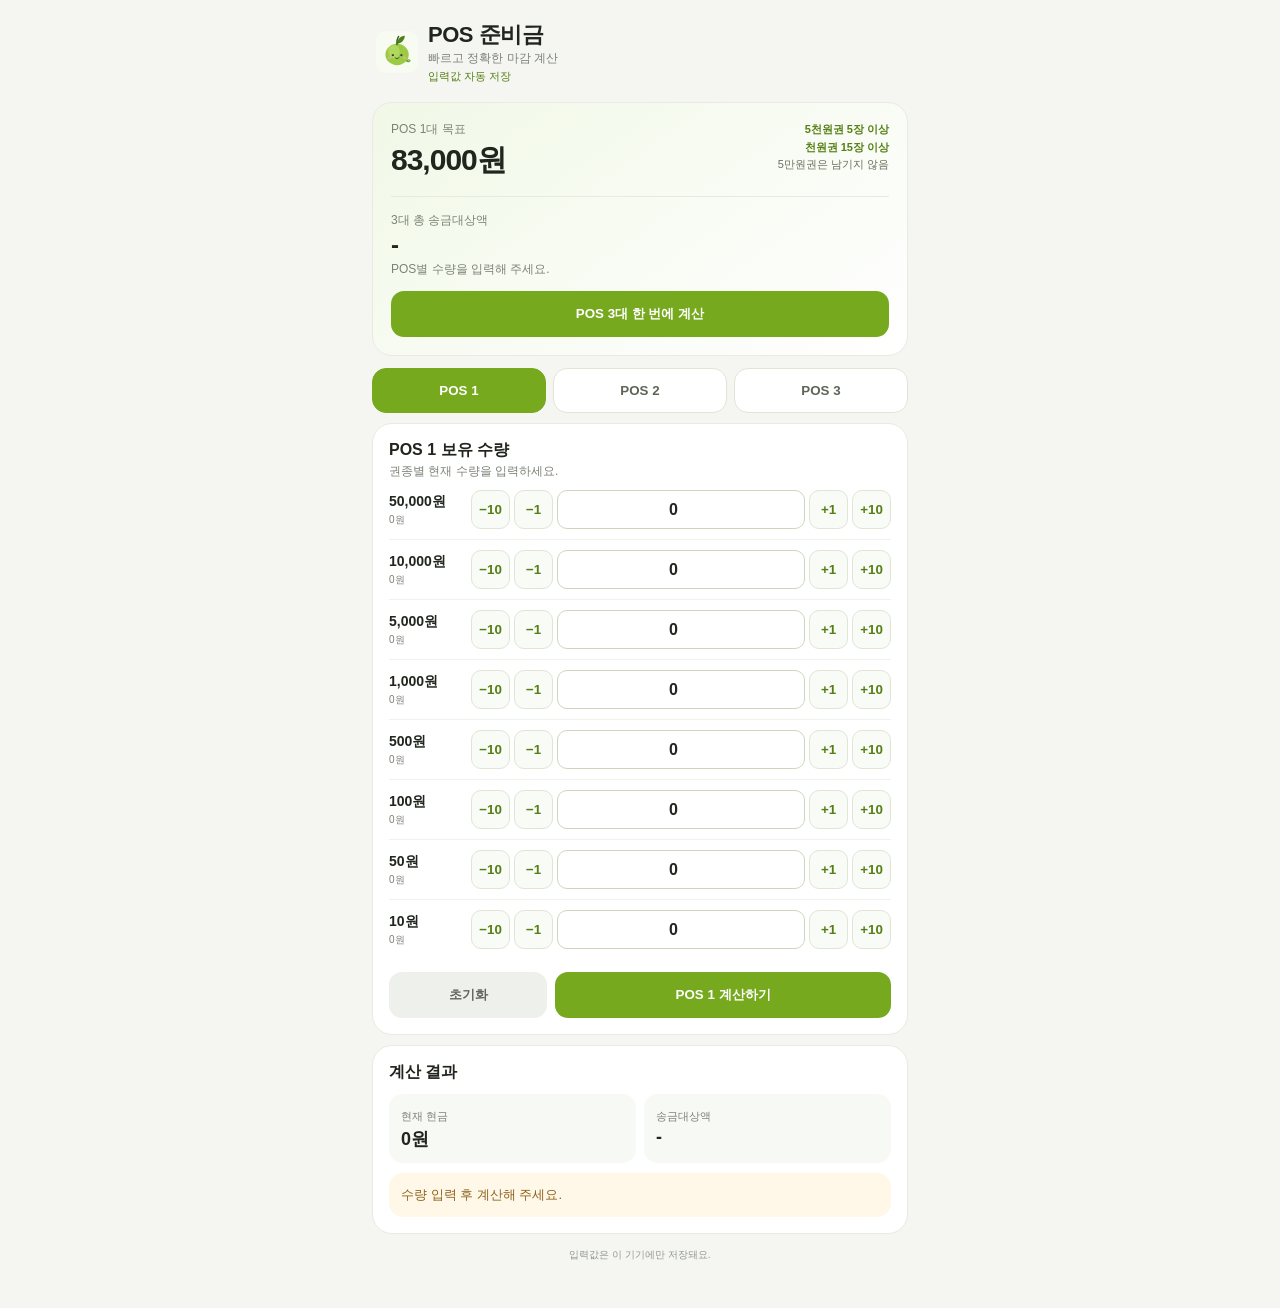
==== commit 01455b86: "POS 준비금 모바일 UI 정리" ====
--- a/index.html
+++ b/index.html
@@ -1,111 +1 @@
-<!doctype html>
-<html lang="ko">
-<head>
-<meta charset="utf-8">
-<meta name="viewport" content="width=device-width,initial-scale=1,viewport-fit=cover">
-<meta name="theme-color" content="#7AAA25">
-<meta name="apple-mobile-web-app-capable" content="yes">
-<meta name="apple-mobile-web-app-title" content="POS 준비금">
-<title>POS 준비금</title>
-<link rel="manifest" href="./manifest.webmanifest">
-<link rel="icon" href="./icon.svg">
-<link rel="apple-touch-icon" href="./icon.svg">
-<style>
-:root{--g:#7aaa25;--gd:#5f8f1f;--bg:#f7f8f5;--line:#e4e8df;--mut:#737a6d;--good:#24623f;--warn:#875d14;--bad:#9c3030}*{box-sizing:border-box}body{margin:0;background:var(--bg);font-family:-apple-system,BlinkMacSystemFont,"Segoe UI","Noto Sans KR",sans-serif;color:#1f2619}.app{max-width:580px;margin:auto;padding:16px 12px 44px}.top{display:flex;gap:10px;align-items:center}.logo{width:44px;height:44px}h1{margin:0;font-size:23px}.small{font-size:12px;color:var(--mut)}.saved{font-size:11px;color:var(--gd);margin-top:3px}.card{background:#fff;border:1px solid var(--line);border-radius:18px;padding:15px;margin-top:12px;box-shadow:0 5px 18px rgba(45,60,25,.04)}.hero{background:linear-gradient(#f5fbe9,#fff)}.target,.rr{display:flex;justify-content:space-between;gap:10px}.target{align-items:flex-start}.big{font-size:25px;font-weight:800}.rule{text-align:right;line-height:1.45}.tabs{display:grid;grid-template-columns:repeat(3,1fr);gap:6px;margin-top:12px}.tab,button{border:0;border-radius:12px;font-weight:800}.tab{padding:11px;background:#fff;border:1px solid #dbe5ca;color:#56604d}.tab.active,.calc,.all,.finish{background:var(--g);color:#fff}.panel{display:none}.panel.active{display:block}.row{padding:9px 0;border-bottom:1px solid #eff1ec}.step{display:grid;grid-template-columns:44px 44px 1fr 44px 44px;gap:5px;margin-top:6px}.step button{min-height:42px;background:#f8fbf4;color:var(--gd);border:1px solid #dbe5ca}.step button:active{transform:scale(.97)}.step input{min-width:0;width:100%;border:1px solid #ced8be;border-radius:11px;text-align:center;font-size:17px;font-weight:800;background:#fff}.actions{display:grid;grid-template-columns:1fr 1.5fr;gap:8px;margin-top:12px}.actions button,.all,.finish{min-height:44px}.reset{background:#eef1eb;color:#3e4638}.all,.finish{width:100%;margin-top:12px}.metrics{display:grid;grid-template-columns:1fr 1fr;gap:8px}.metric{padding:11px;background:#f8faf5;border-radius:13px;border:1px solid #edf0e8}.metric b{display:block;font-size:19px;margin-top:4px}.notice,.quick,.verify{padding:11px;border-radius:12px;margin-top:10px;font-size:13px;line-height:1.55}.ok{background:#edf8f1;color:var(--good)}.warn{background:#fff7e5;color:var(--warn)}.bad{background:#fff0f0;color:var(--bad)}.quick{border:1px dashed #c9d7b6;background:#fbfdf8}.quick ul{margin:6px 0 0;padding-left:18px}.quick li{margin:4px 0}.verify{border:1px solid #d9e9cf;background:#f6fbf2}.verify-grid{display:grid;grid-template-columns:1fr 1fr;gap:6px;margin-top:7px}.check{padding:7px 8px;border-radius:9px;background:#fff;border:1px solid #e6eee0}.result{padding:8px 0;border-bottom:1px solid #eff1ec}.summarybox{display:none}.summarybox.show{display:block}.finish{display:none}.finish.show{display:block}.foot{font-size:11px;color:#8a9184;text-align:center;margin-top:16px}@media(max-width:390px){.step{grid-template-columns:40px 40px 1fr 40px 40px}.metrics,.verify-grid{grid-template-columns:1fr}.rule{max-width:150px}}
-</style>
-</head>
-<body>
-<div class="app">
-  <div class="top"><img class="logo" src="./icon.svg" alt=""><div><h1>POS 준비금</h1><div class="small">POS 3대 준비금과 총 송금대상액 계산</div><div class="saved" id="saved">입력값 자동 저장 · 고속 계산</div></div></div>
-  <div class="card hero">
-    <div class="target"><div><div class="small">POS 1대당 목표 준비금</div><div class="big">83,000원</div></div><div class="small rule"><b>오천원권 최소 5장</b><br><b>천원권 최소 15장</b><br>5만원권은 준비금에 남기지 않음</div></div>
-    <hr>
-    <div class="small">3대 총 송금대상액</div><div class="big" id="grand">-</div><div class="small" id="grandStatus">POS 3대를 입력해 주세요.</div>
-    <button class="all" id="all">POS 3대 한 번에 계산</button>
-  </div>
-  <div class="card summarybox" id="summary"><b>오늘 마감 요약</b><div id="summaryBody"></div><button class="finish" id="finish">오늘 마감 완료</button></div>
-  <div class="tabs"><button class="tab active" data-tab="1">POS 1 <span id="b1"></span></button><button class="tab" data-tab="2">POS 2 <span id="b2"></span></button><button class="tab" data-tab="3">POS 3 <span id="b3"></span></button></div>
-  <div id="panels"></div>
-  <div class="foot">초기화와 마감 완료 전에는 확인창이 한 번 더 떠요.</div>
-</div>
-<script>
-const T=83000,MIN5=5,MIN1=15,D=[50000,10000,5000,1000,500,100,50,10];
-const U=d=>d>=1000?'장':'개',F=n=>Number(n).toLocaleString('ko-KR')+'원',S='OYHAYA_POS_V4',state={},memo=new Map();
-const P=document.getElementById('panels');
-for(let p=1;p<=3;p++){
-  P.insertAdjacentHTML('beforeend',`<section class="panel ${p===1?'active':''}" data-panel="${p}"><div class="card"><b>POS ${p} 현재 보유 수량</b><div class="small">없는 권종은 0 또는 빈칸으로 두면 돼요.</div><div id="rows${p}"></div><div class="actions"><button class="reset" data-r="${p}">초기화</button><button class="calc" data-c="${p}">POS ${p} 계산</button></div></div><div class="card"><b>POS ${p} 계산 결과</b><div class="metrics"><div class="metric"><span class="small">현재 현금 총액</span><b id="tot${p}">0원</b></div><div class="metric"><span class="small">송금 대상액</span><b id="send${p}">-</b></div></div><div id="quick${p}" class="quick" style="display:none"></div><div id="verify${p}" class="verify" style="display:none"></div><div id="res${p}"></div><div id="coin${p}" class="notice warn" style="display:none"></div><div id="ex${p}" class="notice warn" style="display:none"></div><div id="st${p}" class="notice warn">수량을 입력한 뒤 계산해 주세요.</div></div></section>`);
-  D.forEach(d=>document.getElementById('rows'+p).insertAdjacentHTML('beforeend',`<div class="row"><div class="rr"><b>${d.toLocaleString()}원</b><span class="small" id="a${p}_${d}">0원</span></div><div class="step"><button data-p="${p}" data-d="${d}" data-s="-10">-10</button><button data-p="${p}" data-d="${d}" data-s="-1">-1</button><input id="n${p}_${d}" type="number" min="0" value="0" inputmode="numeric"><button data-p="${p}" data-d="${d}" data-s="1">+1</button><button data-p="${p}" data-d="${d}" data-s="10">+10</button></div></div>`));
-}
-function v(id){const n=parseInt(document.getElementById(id)?.value||0,10);return Number.isFinite(n)&&n>0?n:0}
-function c(p){const o={};D.forEach(d=>o[d]=v(`n${p}_${d}`));return o}
-function total(p){const a=c(p);return D.reduce((s,d)=>s+a[d]*d,0)}
-function save(){const x={};for(let p=1;p<=3;p++)x[p]=c(p);localStorage.setItem(S,JSON.stringify(x));saved.textContent='입력값 자동 저장됨 ✓ · 고속 계산'}
-function load(){try{const x=JSON.parse(localStorage.getItem(S)||'{}');for(let p=1;p<=3;p++)D.forEach(d=>{if(x[p]?.[d]!=null)document.getElementById(`n${p}_${d}`).value=x[p][d]})}catch(e){}}
-function refresh(p){const a=c(p);let t=0;D.forEach(d=>{t+=a[d]*d;document.getElementById(`a${p}_${d}`).textContent=F(a[d]*d)});document.getElementById('tot'+p).textContent=F(t);document.getElementById('b'+p).textContent=state[p]?.ok?'✓':t?'•':''}
-function keyOf(av){return [10000,5000,1000,500,100,50,10].map(d=>av[d]||0).join(',')}
-function solveCore(av,target){
-  const ds=[10000,5000,1000,500,100,50,10],cap=target/10;
-  let dp=Array(cap+1).fill(null);dp[0]={s:0,c:{50000:0,10000:0,5000:0,1000:0,500:0,100:0,50:0,10:0}};
-  const score=d=>d<=500?1000000+(500-d):d===1000?1000:d===5000?80:d===10000?20:10;
-  for(const d of ds){let n=Math.max(0,av[d]||0),k=1,b=[];while(n){const q=Math.min(k,n);b.push(q);n-=q;k*=2}for(const q of b){const w=d*q/10;if(w>cap)continue;for(let z=cap;z>=w;z--){const x=dp[z-w];if(!x)continue;const ns=x.s+score(d)*q;if(!dp[z]||ns>dp[z].s){const cc={...x.c};cc[d]+=q;dp[z]={s:ns,c:cc}}}}}
-  return dp[cap]?.c||null;
-}
-function solveReserve(av){
-  const safe={...av,50000:0},key=keyOf(safe);if(memo.has(key))return memo.get(key);
-  if((safe[5000]||0)<MIN5||(safe[1000]||0)<MIN1){memo.set(key,null);return null}
-  const base=MIN5*5000+MIN1*1000,rest={...safe,5000:safe[5000]-MIN5,1000:safe[1000]-MIN1};
-  const k=solveCore(rest,T-base);if(k){k[5000]+=MIN5;k[1000]+=MIN1}
-  memo.set(key,k||null);return k||null;
-}
-function solveEx(a){
-  memo.clear();let keep=solveReserve(a);if(keep)return{keep,e:{m50:0,m10:0,a5:0,a1:0}};
-  const max50=Math.min(a[50000]||0,2),max10=Math.min(a[10000]||0,9),maxChanges=max50+max10;
-  for(let changes=1;changes<=maxChanges;changes++){
-    for(let m50=0;m50<=Math.min(max50,changes);m50++){
-      const m10=changes-m50;if(m10<0||m10>max10)continue;
-      for(let f=0;f<=2*m10;f++){
-        const a5=m50*10+f,a1=m10*10-f*5,avail={...a};
-        avail[50000]=0;avail[10000]-=m10;avail[5000]+=a5;avail[1000]+=a1;
-        keep=solveReserve(avail);if(keep)return{keep,e:{m50,m10,a5,a1}};
-      }
-    }
-  }
-  return null;
-}
-function finalCoins(keep){return [{d:500,b:40},{d:100,b:50},{d:50,b:50},{d:10,b:50}].filter(x=>(keep[x.d]||0)<=10).map(x=>({...x,r:keep[x.d]||0}))}
-function calc(p){
-  const a=c(p),t=total(p),st=document.getElementById('st'+p),res=document.getElementById('res'+p),coin=document.getElementById('coin'+p),ex=document.getElementById('ex'+p),q=document.getElementById('quick'+p),verify=document.getElementById('verify'+p);
-  res.innerHTML='';coin.style.display=ex.style.display=q.style.display=verify.style.display='none';
-  if(t<T){document.getElementById('send'+p).textContent='-';st.className='notice bad';st.textContent=`현재 현금이 ${F(T-t)} 부족해요.`;state[p]={ok:false};refresh(p);return state[p]}
-  const s=solveEx(a);if(!s){document.getElementById('send'+p).textContent='-';st.className='notice bad';st.innerHTML='<b>현재 권종으로 준비금 조건을 맞출 수 없어요.</b><br>83,000원 · 오천원권 5장 이상 · 천원권 15장 이상을 만족하도록 지폐 환전이 필요해요.';state[p]={ok:false};refresh(p);return state[p]}
-  const keep=s.keep,e=s.e,send=t-T,tasks=[],exs=[];document.getElementById('send'+p).textContent=F(send);
-  D.forEach(d=>{
-    let avail=a[d];if(d===50000)avail-=e.m50;if(d===10000)avail-=e.m10;if(d===5000)avail+=e.a5;if(d===1000)avail+=e.a1;
-    const out=Math.max(0,avail-(keep[d]||0));let detail=`송금 ${out}${U(d)}`;
-    if(d===50000&&e.m50)detail=`송금 ${out}장 · 환전 ${e.m50}장`;
-    if(d===10000&&e.m10)detail=`송금 ${out}장 · 환전 ${e.m10}장`;
-    if(out>0)tasks.push(`${d.toLocaleString()}원 ${out}${U(d)} 송금`);
-    res.insertAdjacentHTML('beforeend',`<div class="result rr"><span><b>${d.toLocaleString()}원</b><br><span class="small">보유 ${a[d]}${U(d)}</span></span><span style="text-align:right"><b>남김 ${keep[d]||0}${U(d)}</b><br><span class="small">${detail}</span></span></div>`);
-  });
-  if(e.m50){exs.push(`50,000원권 ${e.m50}장 → 5,000원권 ${e.m50*10}장`);tasks.unshift(`5만원권 ${e.m50}장 환전`)}
-  if(e.m10){const f=e.a5-e.m50*10,z=[];if(f)z.push(`5,000원권 ${f}장`);if(e.a1)z.push(`1,000원권 ${e.a1}장`);exs.push(`10,000원권 ${e.m10}장 → ${z.join(' + ')}`);tasks.unshift(`만원권 ${e.m10}장 환전`)}
-  if(exs.length){ex.style.display='block';ex.innerHTML='<b>지폐 환전 필요</b><br>'+exs.join('<br>')}
-  const coins=finalCoins(keep);if(coins.length){coin.style.display='block';coin.innerHTML='<b>동전 환전 필요</b><br>'+coins.map(x=>`${x.d.toLocaleString()}원: ${x.r}개 남음 → ${x.b}개 1묶음 환전 → ${x.r+x.b}개 예상`).join('<br>');coins.forEach(x=>tasks.push(`${x.d.toLocaleString()}원 ${x.b}개 1묶음 환전`))}
-  q.style.display='block';q.innerHTML='<b>실제로 할 것</b><ul>'+(tasks.length?tasks.map(x=>`<li>${x}</li>`).join(''):'<li>별도 환전 없이 준비금만 남기면 돼요.</li>')+'</ul>';
-  verify.style.display='block';verify.innerHTML=`<b>POS ${p} 준비금 검산 ✓</b><div class="verify-grid"><div class="check">준비금 <b>${F(T)} ✓</b></div><div class="check">5,000원권 <b>${keep[5000]}장 ✓</b></div><div class="check">1,000원권 <b>${keep[1000]}장 ✓</b></div><div class="check">동전 <b>${coins.length?`환전 ${coins.length}종 필요`:'부족 없음 ✓'}</b></div></div>`;
-  st.className='notice ok';st.innerHTML=`<b>정확히 83,000원!</b><br>POS ${p} 송금 대상액 ${F(send)}`;
-  state[p]={ok:true,send,total:t,ex:exs.length,coins:coins.length,keep};refresh(p);return state[p];
-}
-function clearPos(p,ask=true){if(ask&&!confirm(`POS ${p} 입력값을 정말 초기화할까요?`))return;D.forEach(d=>document.getElementById(`n${p}_${d}`).value=0);state[p]=null;document.getElementById('send'+p).textContent='-';document.getElementById('res'+p).innerHTML='';['quick','verify','coin','ex'].forEach(x=>document.getElementById(x+p).style.display='none');const st=document.getElementById('st'+p);st.className='notice warn';st.textContent='수량을 입력한 뒤 계산해 주세요.';refresh(p);save()}
-function resetGrand(){grand.textContent='-';grandStatus.textContent='POS 3대를 입력해 주세요.';summary.classList.remove('show');finish.classList.remove('show');summaryBody.innerHTML=''}
-document.querySelectorAll('.step button').forEach(b=>b.onclick=()=>{const p=+b.dataset.p,i=document.getElementById(`n${p}_${b.dataset.d}`);i.value=Math.max(0,v(i.id)+ +b.dataset.s);state[p]=null;refresh(p);resetGrand();save()});
-document.querySelectorAll('input').forEach(i=>i.oninput=()=>{const p=+i.id.split('_')[0].slice(1);state[p]=null;refresh(p);resetGrand();save()});
-document.querySelectorAll('.tab').forEach(b=>b.onclick=()=>{document.querySelectorAll('.tab').forEach(x=>x.classList.toggle('active',x===b));document.querySelectorAll('.panel').forEach(x=>x.classList.toggle('active',x.dataset.panel===b.dataset.tab))});
-document.querySelectorAll('[data-c]').forEach(b=>b.onclick=()=>calc(+b.dataset.c));
-document.querySelectorAll('[data-r]').forEach(b=>b.onclick=()=>{clearPos(+b.dataset.r,true);resetGrand()});
-all.onclick=()=>{const r=[1,2,3].map(calc);if(r.every(x=>x.ok)){const sum=r.reduce((s,x)=>s+x.send,0);grand.textContent=F(sum);grandStatus.textContent=`3대 현금 합계 ${F(r.reduce((s,x)=>s+x.total,0))} - 총 준비금 249,000원`;summary.classList.add('show');finish.classList.add('show');summaryBody.innerHTML=`<div class="metrics" style="margin-top:8px"><div class="metric"><span class="small">총 송금대상액</span><b>${F(sum)}</b></div><div class="metric"><span class="small">총 준비금</span><b>249,000원</b></div></div>`+r.map((x,i)=>`<div class="result"><b>POS ${i+1}</b> · 송금 ${F(x.send)} · 5천원 ${x.keep[5000]}장 · 천원 ${x.keep[1000]}장${x.ex?` · 지폐환전 ${x.ex}건`:''}${x.coins?` · 동전환전 ${x.coins}종`:''}</div>`).join('')}else{grand.textContent='계산 불가';grandStatus.textContent='준비금 조건을 맞출 수 없는 POS가 있어요.';summary.classList.remove('show');finish.classList.remove('show')}};
-finish.onclick=()=>{if(!confirm('POS 3대 마감을 완료하고 오늘 입력값을 모두 초기화할까요?'))return;for(let p=1;p<=3;p++)clearPos(p,false);localStorage.removeItem(S);resetGrand();saved.textContent='오늘 마감 완료 ✓ · 새 입력을 시작할 수 있어요';document.querySelector('.tab[data-tab="1"]').click();window.scrollTo({top:0,behavior:'smooth'})};
-load();for(let p=1;p<=3;p++)refresh(p);if('serviceWorker'in navigator)addEventListener('load',()=>navigator.serviceWorker.register('./sw.js').catch(()=>{}));
-</script>
-</body>
-</html>+<!doctype html><html lang="ko"><head><meta charset="utf-8"><meta name="viewport" content="width=device-width,initial-scale=1,viewport-fit=cover"><meta name="theme-color" content="#7AAA25"><meta name="apple-mobile-web-app-capable" content="yes"><meta name="apple-mobile-web-app-title" content="POS 준비금"><title>POS 준비금</title><link rel="manifest" href="./manifest.webmanifest"><link rel="icon" href="./icon.svg"><style>:root{--g:#76a91e;--gd:#557f14;--bg:#f5f6f2;--card:#fff;--line:#e8ebe3;--txt:#20251d;--mut:#7c8277;--ok:#267047;--warn:#8b641c;--bad:#a13c3c}*{box-sizing:border-box}body{margin:0;background:var(--bg);color:var(--txt);font-family:-apple-system,BlinkMacSystemFont,"Segoe UI","Noto Sans KR",sans-serif}.app{max-width:560px;margin:auto;padding:18px 12px 46px}.header{display:flex;align-items:center;gap:10px;padding:2px 4px 8px}.logo{width:42px;height:42px}h1{font-size:22px;margin:0;letter-spacing:-.5px}.muted{font-size:12px;color:var(--mut)}.saved{font-size:11px;color:var(--gd);margin-top:2px}.card{background:var(--card);border:1px solid var(--line);border-radius:20px;padding:16px;margin-top:10px}.hero{padding:18px;background:linear-gradient(145deg,#f1f8e7,#fff)}.heroTop{display:flex;justify-content:space-between;gap:12px;align-items:flex-start}.target{font-size:30px;font-weight:850;letter-spacing:-1px;margin-top:2px}.rules{text-align:right;font-size:11px;color:#66705d;line-height:1.6}.rules b{color:var(--gd)}.divider{height:1px;background:#e6ebdf;margin:15px 0}.grand{font-size:24px;font-weight:850;margin:2px 0}.tabs{display:grid;grid-template-columns:repeat(3,1fr);gap:7px;margin:12px 0 0}.tab{height:45px;border:1px solid #dfe6d5;background:#fff;border-radius:14px;font-weight:800;color:#5d6557}.tab.active{background:var(--g);border-color:var(--g);color:#fff}.panel{display:none}.panel.active{display:block}.sectionTitle{font-size:16px;font-weight:850;margin-bottom:2px}.row{display:grid;grid-template-columns:74px 1fr;align-items:center;gap:8px;padding:10px 0;border-bottom:1px solid #f0f2ed}.row:last-child{border-bottom:0}.denom{font-size:14px;font-weight:800}.amount{display:block;font-size:10px;color:var(--mut);font-weight:500;margin-top:2px}.step{display:grid;grid-template-columns:39px 39px minmax(52px,1fr) 39px 39px;gap:4px}.step button{height:39px;border:1px solid #dfe6d5;border-radius:10px;background:#f9fbf7;color:var(--gd);font-weight:800}.step input{width:100%;min-width:0;height:39px;border:1px solid #ccd7bd;border-radius:10px;text-align:center;font-size:16px;font-weight:850;color:var(--txt);background:#fff}.actions{display:grid;grid-template-columns:.8fr 1.7fr;gap:8px;margin-top:13px}button{font-family:inherit}.reset,.calc,.all,.finish{height:46px;border:0;border-radius:13px;font-weight:850}.reset{background:#eef0eb;color:#60665c}.calc,.all,.finish{background:var(--g);color:#fff}.all,.finish{width:100%;margin-top:13px}.metrics{display:grid;grid-template-columns:1fr 1fr;gap:8px;margin-top:11px}.metric{background:#f7f9f4;border-radius:14px;padding:12px}.metric span{font-size:11px;color:var(--mut)}.metric b{display:block;font-size:18px;margin-top:3px}.quick,.notice,.verify{margin-top:10px;border-radius:14px;padding:12px;font-size:13px;line-height:1.55}.quick{background:#f4faec;border:1px solid #dcebc9}.quickTitle{font-weight:850;color:#466b13}.quick ul{margin:7px 0 0;padding-left:18px}.quick li{margin:4px 0}.ok{background:#eef8f1;color:var(--ok)}.warn{background:#fff8e9;color:var(--warn)}.bad{background:#fff1f1;color:var(--bad)}.verify{background:#f7fbf4;border:1px solid #deead6}.verifyGrid{display:grid;grid-template-columns:repeat(2,1fr);gap:6px;margin-top:7px}.check{background:#fff;border:1px solid #e7eee2;border-radius:10px;padding:8px}.details{margin-top:10px;border-top:1px solid var(--line)}.details summary{cursor:pointer;padding:12px 2px 2px;font-size:12px;font-weight:800;color:#747b6e;list-style:none}.details summary::-webkit-details-marker{display:none}.details summary:after{content:'  ▾'}.details[open] summary:after{content:'  ▴'}.result{display:flex;justify-content:space-between;gap:10px;padding:9px 1px;border-bottom:1px solid #f0f2ed;font-size:13px}.right{text-align:right}.summary{display:none}.summary.show{display:block}.finish{display:none}.finish.show{display:block}.foot{text-align:center;font-size:10px;color:#92978e;margin-top:14px}@media(max-width:390px){.app{padding-left:9px;padding-right:9px}.row{grid-template-columns:67px 1fr}.step{grid-template-columns:36px 36px minmax(48px,1fr) 36px 36px}.step button{font-size:11px}.verifyGrid,.metrics{grid-template-columns:1fr}.rules{max-width:150px}}</style></head><body><div class="app"><header class="header"><img class="logo" src="./icon.svg"><div><h1>POS 준비금</h1><div class="muted">빠르고 정확한 마감 계산</div><div class="saved" id="saved">입력값 자동 저장</div></div></header><section class="card hero"><div class="heroTop"><div><div class="muted">POS 1대 목표</div><div class="target">83,000원</div></div><div class="rules"><b>5천원권 5장 이상</b><br><b>천원권 15장 이상</b><br>5만원권은 남기지 않음</div></div><div class="divider"></div><div class="muted">3대 총 송금대상액</div><div class="grand" id="grand">-</div><div class="muted" id="grandStatus">POS별 수량을 입력해 주세요.</div><button class="all" id="all">POS 3대 한 번에 계산</button></section><section class="card summary" id="summary"><div class="sectionTitle">오늘 마감 요약</div><div id="summaryBody"></div><button class="finish" id="finish">오늘 마감 완료</button></section><nav class="tabs"><button class="tab active" data-tab="1">POS 1 <span id="b1"></span></button><button class="tab" data-tab="2">POS 2 <span id="b2"></span></button><button class="tab" data-tab="3">POS 3 <span id="b3"></span></button></nav><main id="panels"></main><div class="foot">입력값은 이 기기에만 저장돼요.</div></div><script>const T=83000,MIN5=5,MIN1=15,D=[50000,10000,5000,1000,500,100,50,10],U=d=>d>=1000?'장':'개',F=n=>Number(n).toLocaleString('ko-KR')+'원',S='OYHAYA_POS_V4',state={},memo=new Map(),P=document.getElementById('panels');for(let p=1;p<=3;p++){P.insertAdjacentHTML('beforeend',`<section class="panel ${p===1?'active':''}" data-panel="${p}"><div class="card"><div class="sectionTitle">POS ${p} 보유 수량</div><div class="muted">권종별 현재 수량을 입력하세요.</div><div id="rows${p}"></div><div class="actions"><button class="reset" data-r="${p}">초기화</button><button class="calc" data-c="${p}">POS ${p} 계산하기</button></div></div><div class="card"><div class="sectionTitle">계산 결과</div><div class="metrics"><div class="metric"><span>현재 현금</span><b id="tot${p}">0원</b></div><div class="metric"><span>송금대상액</span><b id="send${p}">-</b></div></div><div id="quick${p}" class="quick" style="display:none"></div><div id="ex${p}" class="notice warn" style="display:none"></div><div id="coin${p}" class="notice warn" style="display:none"></div><div id="verify${p}" class="verify" style="display:none"></div><div id="st${p}" class="notice warn">수량 입력 후 계산해 주세요.</div><details id="detail${p}" class="details" style="display:none"><summary>권종별 상세보기</summary><div id="res${p}"></div></details></div></section>`);D.forEach(d=>document.getElementById('rows'+p).insertAdjacentHTML('beforeend',`<div class="row"><div class="denom">${d.toLocaleString()}원<span class="amount" id="a${p}_${d}">0원</span></div><div class="step"><button data-p="${p}" data-d="${d}" data-s="-10">−10</button><button data-p="${p}" data-d="${d}" data-s="-1">−1</button><input id="n${p}_${d}" type="number" min="0" value="0" inputmode="numeric"><button data-p="${p}" data-d="${d}" data-s="1">+1</button><button data-p="${p}" data-d="${d}" data-s="10">+10</button></div></div>`))}function v(id){const n=parseInt(document.getElementById(id)?.value||0,10);return Number.isFinite(n)&&n>0?n:0}function c(p){const o={};D.forEach(d=>o[d]=v(`n${p}_${d}`));return o}function total(p){const a=c(p);return D.reduce((s,d)=>s+a[d]*d,0)}function save(){const x={};for(let p=1;p<=3;p++)x[p]=c(p);localStorage.setItem(S,JSON.stringify(x));saved.textContent='자동 저장됨 ✓'}function load(){try{const x=JSON.parse(localStorage.getItem(S)||'{}');for(let p=1;p<=3;p++)D.forEach(d=>{if(x[p]?.[d]!=null)document.getElementById(`n${p}_${d}`).value=x[p][d]})}catch(e){}}function refresh(p){const a=c(p);let t=0;D.forEach(d=>{t+=a[d]*d;document.getElementById(`a${p}_${d}`).textContent=F(a[d]*d)});document.getElementById('tot'+p).textContent=F(t);document.getElementById('b'+p).textContent=state[p]?.ok?'✓':t?'•':''}function key(av){return[10000,5000,1000,500,100,50,10].map(d=>av[d]||0).join(',')}function core(av,target){const ds=[10000,5000,1000,500,100,50,10],cap=target/10;let dp=Array(cap+1).fill(null);dp[0]={s:0,c:Object.fromEntries(D.map(d=>[d,0]))};const score=d=>d<=500?1000000+(500-d):d===1000?1000:d===5000?80:d===10000?20:10;for(const d of ds){let n=Math.max(0,av[d]||0),k=1,b=[];while(n){const q=Math.min(k,n);b.push(q);n-=q;k*=2}for(const q of b){const w=d*q/10;if(w>cap)continue;for(let z=cap;z>=w;z--){const x=dp[z-w];if(!x)continue;const ns=x.s+score(d)*q;if(!dp[z]||ns>dp[z].s){const cc={...x.c};cc[d]+=q;dp[z]={s:ns,c:cc}}}}}return dp[cap]?.c||null}function reserve(av){const safe={...av,50000:0},k0=key(safe);if(memo.has(k0))return memo.get(k0);if((safe[5000]||0)<MIN5||(safe[1000]||0)<MIN1){memo.set(k0,null);return null}const base=MIN5*5000+MIN1*1000,rest={...safe,5000:safe[5000]-MIN5,1000:safe[1000]-MIN1},k=core(rest,T-base);if(k){k[5000]+=MIN5;k[1000]+=MIN1}memo.set(k0,k||null);return k||null}function solve(a){memo.clear();let keep=reserve(a);if(keep)return{keep,e:{m50:0,m10:0,a5:0,a1:0}};const max50=Math.min(a[50000]||0,2),max10=Math.min(a[10000]||0,9);for(let changes=1;changes<=max50+max10;changes++)for(let m50=0;m50<=Math.min(max50,changes);m50++){const m10=changes-m50;if(m10<0||m10>max10)continue;for(let f=0;f<=2*m10;f++){const a5=m50*10+f,a1=m10*10-f*5,avail={...a};avail[50000]=0;avail[10000]-=m10;avail[5000]+=a5;avail[1000]+=a1;keep=reserve(avail);if(keep)return{keep,e:{m50,m10,a5,a1}}}}return null}function calc(p){const a=c(p),t=total(p),st=document.getElementById('st'+p),res=document.getElementById('res'+p),coin=document.getElementById('coin'+p),ex=document.getElementById('ex'+p),q=document.getElementById('quick'+p),verify=document.getElementById('verify'+p),detail=document.getElementById('detail'+p);res.innerHTML='';[coin,ex,q,verify,detail].forEach(x=>x.style.display='none');if(t<T){document.getElementById('send'+p).textContent='-';st.className='notice bad';st.textContent=`현금이 ${F(T-t)} 부족해요.`;state[p]={ok:false};refresh(p);return state[p]}const s=solve(a);if(!s){document.getElementById('send'+p).textContent='-';st.className='notice bad';st.innerHTML='<b>준비금 조건을 맞출 수 없어요.</b><br>5천원권 5장·천원권 15장을 남길 수 있도록 환전이 필요해요.';state[p]={ok:false};refresh(p);return state[p]}const keep=s.keep,e=s.e,send=t-T,tasks=[],exs=[];document.getElementById('send'+p).textContent=F(send);D.forEach(d=>{let avail=a[d];if(d===50000)avail-=e.m50;if(d===10000)avail-=e.m10;if(d===5000)avail+=e.a5;if(d===1000)avail+=e.a1;const out=Math.max(0,avail-(keep[d]||0));let det=`송금 ${out}${U(d)}`;if(d===50000&&e.m50)det=`송금 ${out}장 · 환전 ${e.m50}장`;if(d===10000&&e.m10)det=`송금 ${out}장 · 환전 ${e.m10}장`;if(out>0)tasks.push(`${d.toLocaleString()}원 ${out}${U(d)} 송금`);res.insertAdjacentHTML('beforeend',`<div class="result"><span><b>${d.toLocaleString()}원</b><br><span class="muted">보유 ${a[d]}${U(d)}</span></span><span class="right"><b>남김 ${keep[d]||0}${U(d)}</b><br><span class="muted">${det}</span></span></div>`)});if(e.m50){exs.push(`50,000원 ${e.m50}장 → 5,000원 ${e.m50*10}장`);tasks.unshift(`5만원권 ${e.m50}장 환전`)}if(e.m10){const f=e.a5-e.m50*10,z=[];if(f)z.push(`5,000원 ${f}장`);if(e.a1)z.push(`1,000원 ${e.a1}장`);exs.push(`10,000원 ${e.m10}장 → ${z.join(' + ')}`);tasks.unshift(`만원권 ${e.m10}장 환전`)}if(exs.length){ex.style.display='block';ex.innerHTML='<b>환전 필요</b><br>'+exs.join('<br>')}const coins=[{d:500,b:40},{d:100,b:50},{d:50,b:50},{d:10,b:50}].filter(x=>(keep[x.d]||0)<=10).map(x=>({...x,r:keep[x.d]||0}));if(coins.length){coin.style.display='block';coin.innerHTML='<b>동전 환전 필요</b><br>'+coins.map(x=>`${x.d}원 ${x.r}개 → ${x.b}개 1묶음 환전`).join('<br>');coins.forEach(x=>tasks.push(`${x.d}원 ${x.b}개 1묶음 환전`))}q.style.display='block';q.innerHTML='<div class="quickTitle">지금 할 일</div><ul>'+(tasks.length?tasks.map(x=>`<li>${x}</li>`).join(''):'<li>별도 환전 없이 준비금만 남기면 돼요.</li>')+'</ul>';verify.style.display='block';verify.innerHTML=`<b>준비금 검산 ✓</b><div class="verifyGrid"><div class="check">83,000원 <b>✓</b></div><div class="check">5천원권 ${keep[5000]}장 <b>✓</b></div><div class="check">천원권 ${keep[1000]}장 <b>✓</b></div><div class="check">동전 ${coins.length?'환전 필요':'충분 ✓'}</div></div>`;detail.style.display='block';st.className='notice ok';st.innerHTML=`<b>POS ${p} 준비 완료 ✓</b> · 송금 ${F(send)}`;state[p]={ok:true,send,total:t,ex:exs.length,coins:coins.length};refresh(p);return state[p]}function clearPos(p){D.forEach(d=>document.getElementById(`n${p}_${d}`).value=0);state[p]=null;document.getElementById('send'+p).textContent='-';document.getElementById('res'+p).innerHTML='';['quick','coin','ex','verify','detail'].forEach(x=>document.getElementById(x+p).style.display='none');const st=document.getElementById('st'+p);st.className='notice warn';st.textContent='수량 입력 후 계산해 주세요.';refresh(p)}document.querySelectorAll('.step button').forEach(b=>b.onclick=()=>{const p=+b.dataset.p,i=document.getElementById(`n${p}_${b.dataset.d}`);i.value=Math.max(0,v(i.id)+ +b.dataset.s);state[p]=null;refresh(p);save()});document.querySelectorAll('input').forEach(i=>i.oninput=()=>{const p=+i.id.split('_')[0].slice(1);state[p]=null;refresh(p);save()});document.querySelectorAll('.tab').forEach(b=>b.onclick=()=>{document.querySelectorAll('.tab').forEach(x=>x.classList.toggle('active',x===b));document.querySelectorAll('.panel').forEach(x=>x.classList.toggle('active',x.dataset.panel===b.dataset.tab))});document.querySelectorAll('[data-c]').forEach(b=>b.onclick=()=>calc(+b.dataset.c));document.querySelectorAll('[data-r]').forEach(b=>b.onclick=()=>{const p=+b.dataset.r;if(confirm(`POS ${p} 입력값을 초기화할까요?`)){clearPos(p);save()}});document.getElementById('all').onclick=()=>{const r=[1,2,3].map(calc);if(r.every(x=>x.ok)){const sum=r.reduce((s,x)=>s+x.send,0);grand.textContent=F(sum);grandStatus.textContent=`3대 현금 ${F(r.reduce((s,x)=>s+x.total,0))} · 준비금 249,000원`;summary.classList.add('show');summaryBody.innerHTML=`<div class="metrics"><div class="metric"><span>총 송금대상액</span><b>${F(sum)}</b></div><div class="metric"><span>총 준비금</span><b>249,000원</b></div></div>`+r.map((x,i)=>`<div class="result"><b>POS ${i+1}</b><span class="right">송금 <b>${F(x.send)}</b>${x.ex?`<br><span class="muted">지폐환전 ${x.ex}건</span>`:''}${x.coins?`<br><span class="muted">동전환전 ${x.coins}건</span>`:''}</span></div>`).join('');finish.classList.add('show')}else{grand.textContent='계산 불가';grandStatus.textContent='조건을 맞출 수 없는 POS가 있어요.';summary.classList.remove('show');finish.classList.remove('show')}};finish.onclick=()=>{if(!confirm('오늘 마감을 완료하고 POS 3대 입력값을 모두 초기화할까요?'))return;for(let p=1;p<=3;p++)clearPos(p);localStorage.removeItem(S);grand.textContent='-';grandStatus.textContent='POS별 수량을 입력해 주세요.';summary.classList.remove('show');finish.classList.remove('show');saved.textContent='마감 완료 · 입력값 초기화됨 ✓';alert('오늘 마감 완료! 수고했어요 💚')};load();for(let p=1;p<=3;p++)refresh(p);if('serviceWorker'in navigator)addEventListener('load',()=>navigator.serviceWorker.register('./sw.js').catch(()=>{}));</script></body></html>
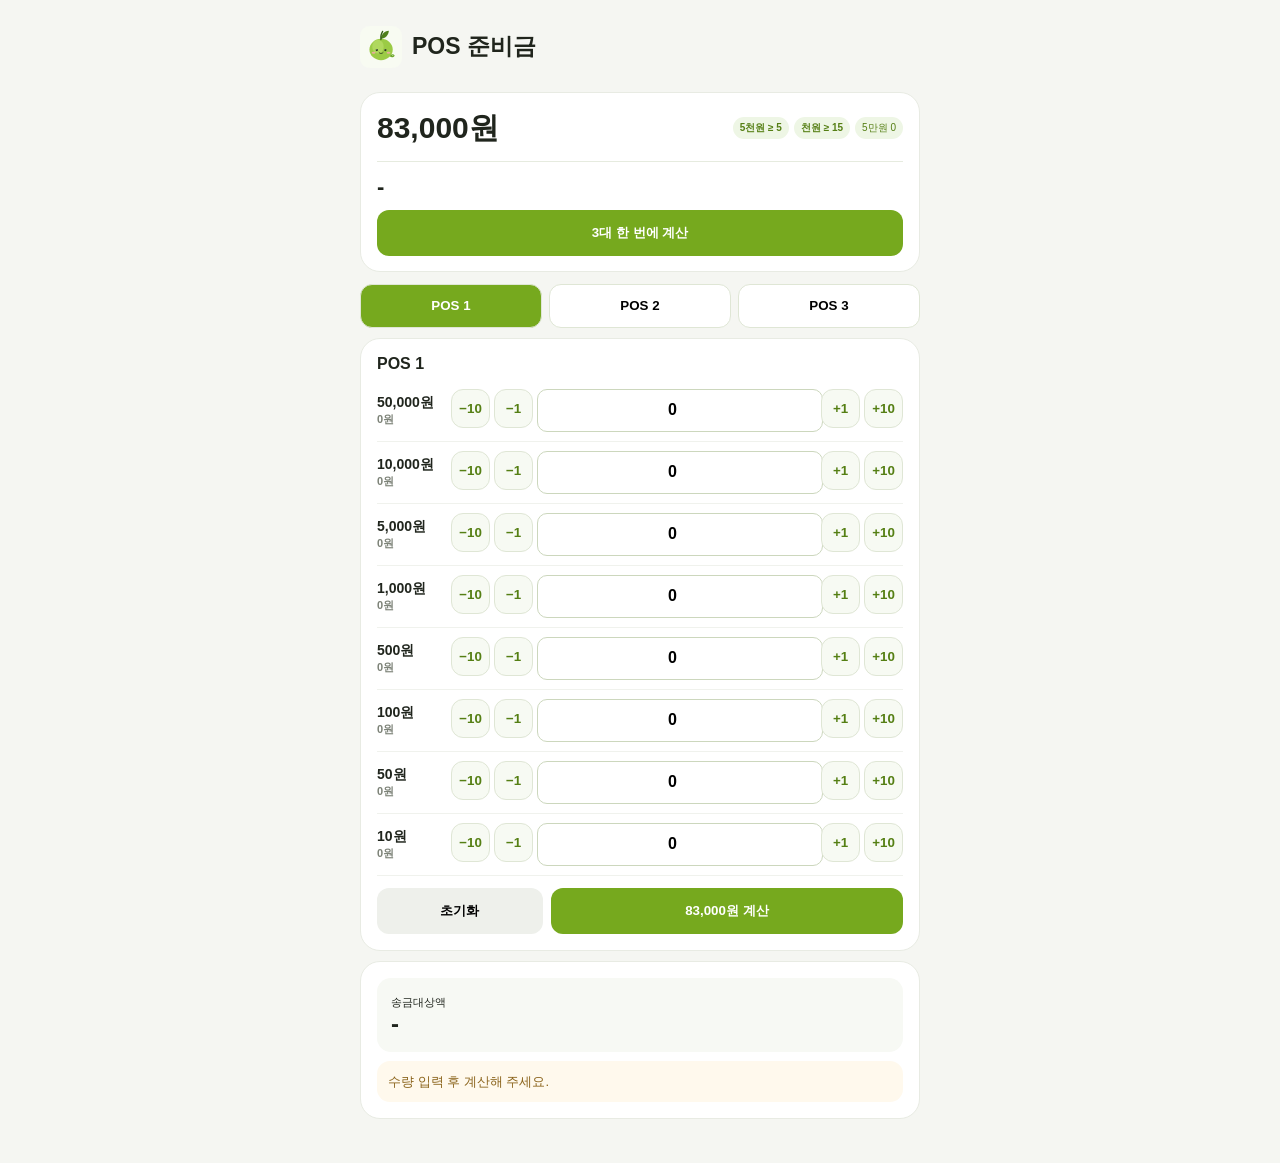
==== commit a48415bd: "간소화 UI 스크립트 연결" ====
--- a/index.html
+++ b/index.html
@@ -1 +1 @@
-<!doctype html><html lang="ko"><head><meta charset="utf-8"><meta name="viewport" content="width=device-width,initial-scale=1,viewport-fit=cover"><meta name="theme-color" content="#7AAA25"><meta name="apple-mobile-web-app-capable" content="yes"><meta name="apple-mobile-web-app-title" content="POS 준비금"><title>POS 준비금</title><link rel="manifest" href="./manifest.webmanifest"><link rel="icon" href="./icon.svg"><style>:root{--g:#76a91e;--gd:#557f14;--bg:#f5f6f2;--card:#fff;--line:#e8ebe3;--txt:#20251d;--mut:#7c8277;--ok:#267047;--warn:#8b641c;--bad:#a13c3c}*{box-sizing:border-box}body{margin:0;background:var(--bg);color:var(--txt);font-family:-apple-system,BlinkMacSystemFont,"Segoe UI","Noto Sans KR",sans-serif}.app{max-width:560px;margin:auto;padding:18px 12px 46px}.header{display:flex;align-items:center;gap:10px;padding:2px 4px 8px}.logo{width:42px;height:42px}h1{font-size:22px;margin:0;letter-spacing:-.5px}.muted{font-size:12px;color:var(--mut)}.saved{font-size:11px;color:var(--gd);margin-top:2px}.card{background:var(--card);border:1px solid var(--line);border-radius:20px;padding:16px;margin-top:10px}.hero{padding:18px;background:linear-gradient(145deg,#f1f8e7,#fff)}.heroTop{display:flex;justify-content:space-between;gap:12px;align-items:flex-start}.target{font-size:30px;font-weight:850;letter-spacing:-1px;margin-top:2px}.rules{text-align:right;font-size:11px;color:#66705d;line-height:1.6}.rules b{color:var(--gd)}.divider{height:1px;background:#e6ebdf;margin:15px 0}.grand{font-size:24px;font-weight:850;margin:2px 0}.tabs{display:grid;grid-template-columns:repeat(3,1fr);gap:7px;margin:12px 0 0}.tab{height:45px;border:1px solid #dfe6d5;background:#fff;border-radius:14px;font-weight:800;color:#5d6557}.tab.active{background:var(--g);border-color:var(--g);color:#fff}.panel{display:none}.panel.active{display:block}.sectionTitle{font-size:16px;font-weight:850;margin-bottom:2px}.row{display:grid;grid-template-columns:74px 1fr;align-items:center;gap:8px;padding:10px 0;border-bottom:1px solid #f0f2ed}.row:last-child{border-bottom:0}.denom{font-size:14px;font-weight:800}.amount{display:block;font-size:10px;color:var(--mut);font-weight:500;margin-top:2px}.step{display:grid;grid-template-columns:39px 39px minmax(52px,1fr) 39px 39px;gap:4px}.step button{height:39px;border:1px solid #dfe6d5;border-radius:10px;background:#f9fbf7;color:var(--gd);font-weight:800}.step input{width:100%;min-width:0;height:39px;border:1px solid #ccd7bd;border-radius:10px;text-align:center;font-size:16px;font-weight:850;color:var(--txt);background:#fff}.actions{display:grid;grid-template-columns:.8fr 1.7fr;gap:8px;margin-top:13px}button{font-family:inherit}.reset,.calc,.all,.finish{height:46px;border:0;border-radius:13px;font-weight:850}.reset{background:#eef0eb;color:#60665c}.calc,.all,.finish{background:var(--g);color:#fff}.all,.finish{width:100%;margin-top:13px}.metrics{display:grid;grid-template-columns:1fr 1fr;gap:8px;margin-top:11px}.metric{background:#f7f9f4;border-radius:14px;padding:12px}.metric span{font-size:11px;color:var(--mut)}.metric b{display:block;font-size:18px;margin-top:3px}.quick,.notice,.verify{margin-top:10px;border-radius:14px;padding:12px;font-size:13px;line-height:1.55}.quick{background:#f4faec;border:1px solid #dcebc9}.quickTitle{font-weight:850;color:#466b13}.quick ul{margin:7px 0 0;padding-left:18px}.quick li{margin:4px 0}.ok{background:#eef8f1;color:var(--ok)}.warn{background:#fff8e9;color:var(--warn)}.bad{background:#fff1f1;color:var(--bad)}.verify{background:#f7fbf4;border:1px solid #deead6}.verifyGrid{display:grid;grid-template-columns:repeat(2,1fr);gap:6px;margin-top:7px}.check{background:#fff;border:1px solid #e7eee2;border-radius:10px;padding:8px}.details{margin-top:10px;border-top:1px solid var(--line)}.details summary{cursor:pointer;padding:12px 2px 2px;font-size:12px;font-weight:800;color:#747b6e;list-style:none}.details summary::-webkit-details-marker{display:none}.details summary:after{content:'  ▾'}.details[open] summary:after{content:'  ▴'}.result{display:flex;justify-content:space-between;gap:10px;padding:9px 1px;border-bottom:1px solid #f0f2ed;font-size:13px}.right{text-align:right}.summary{display:none}.summary.show{display:block}.finish{display:none}.finish.show{display:block}.foot{text-align:center;font-size:10px;color:#92978e;margin-top:14px}@media(max-width:390px){.app{padding-left:9px;padding-right:9px}.row{grid-template-columns:67px 1fr}.step{grid-template-columns:36px 36px minmax(48px,1fr) 36px 36px}.step button{font-size:11px}.verifyGrid,.metrics{grid-template-columns:1fr}.rules{max-width:150px}}</style></head><body><div class="app"><header class="header"><img class="logo" src="./icon.svg"><div><h1>POS 준비금</h1><div class="muted">빠르고 정확한 마감 계산</div><div class="saved" id="saved">입력값 자동 저장</div></div></header><section class="card hero"><div class="heroTop"><div><div class="muted">POS 1대 목표</div><div class="target">83,000원</div></div><div class="rules"><b>5천원권 5장 이상</b><br><b>천원권 15장 이상</b><br>5만원권은 남기지 않음</div></div><div class="divider"></div><div class="muted">3대 총 송금대상액</div><div class="grand" id="grand">-</div><div class="muted" id="grandStatus">POS별 수량을 입력해 주세요.</div><button class="all" id="all">POS 3대 한 번에 계산</button></section><section class="card summary" id="summary"><div class="sectionTitle">오늘 마감 요약</div><div id="summaryBody"></div><button class="finish" id="finish">오늘 마감 완료</button></section><nav class="tabs"><button class="tab active" data-tab="1">POS 1 <span id="b1"></span></button><button class="tab" data-tab="2">POS 2 <span id="b2"></span></button><button class="tab" data-tab="3">POS 3 <span id="b3"></span></button></nav><main id="panels"></main><div class="foot">입력값은 이 기기에만 저장돼요.</div></div><script>const T=83000,MIN5=5,MIN1=15,D=[50000,10000,5000,1000,500,100,50,10],U=d=>d>=1000?'장':'개',F=n=>Number(n).toLocaleString('ko-KR')+'원',S='OYHAYA_POS_V4',state={},memo=new Map(),P=document.getElementById('panels');for(let p=1;p<=3;p++){P.insertAdjacentHTML('beforeend',`<section class="panel ${p===1?'active':''}" data-panel="${p}"><div class="card"><div class="sectionTitle">POS ${p} 보유 수량</div><div class="muted">권종별 현재 수량을 입력하세요.</div><div id="rows${p}"></div><div class="actions"><button class="reset" data-r="${p}">초기화</button><button class="calc" data-c="${p}">POS ${p} 계산하기</button></div></div><div class="card"><div class="sectionTitle">계산 결과</div><div class="metrics"><div class="metric"><span>현재 현금</span><b id="tot${p}">0원</b></div><div class="metric"><span>송금대상액</span><b id="send${p}">-</b></div></div><div id="quick${p}" class="quick" style="display:none"></div><div id="ex${p}" class="notice warn" style="display:none"></div><div id="coin${p}" class="notice warn" style="display:none"></div><div id="verify${p}" class="verify" style="display:none"></div><div id="st${p}" class="notice warn">수량 입력 후 계산해 주세요.</div><details id="detail${p}" class="details" style="display:none"><summary>권종별 상세보기</summary><div id="res${p}"></div></details></div></section>`);D.forEach(d=>document.getElementById('rows'+p).insertAdjacentHTML('beforeend',`<div class="row"><div class="denom">${d.toLocaleString()}원<span class="amount" id="a${p}_${d}">0원</span></div><div class="step"><button data-p="${p}" data-d="${d}" data-s="-10">−10</button><button data-p="${p}" data-d="${d}" data-s="-1">−1</button><input id="n${p}_${d}" type="number" min="0" value="0" inputmode="numeric"><button data-p="${p}" data-d="${d}" data-s="1">+1</button><button data-p="${p}" data-d="${d}" data-s="10">+10</button></div></div>`))}function v(id){const n=parseInt(document.getElementById(id)?.value||0,10);return Number.isFinite(n)&&n>0?n:0}function c(p){const o={};D.forEach(d=>o[d]=v(`n${p}_${d}`));return o}function total(p){const a=c(p);return D.reduce((s,d)=>s+a[d]*d,0)}function save(){const x={};for(let p=1;p<=3;p++)x[p]=c(p);localStorage.setItem(S,JSON.stringify(x));saved.textContent='자동 저장됨 ✓'}function load(){try{const x=JSON.parse(localStorage.getItem(S)||'{}');for(let p=1;p<=3;p++)D.forEach(d=>{if(x[p]?.[d]!=null)document.getElementById(`n${p}_${d}`).value=x[p][d]})}catch(e){}}function refresh(p){const a=c(p);let t=0;D.forEach(d=>{t+=a[d]*d;document.getElementById(`a${p}_${d}`).textContent=F(a[d]*d)});document.getElementById('tot'+p).textContent=F(t);document.getElementById('b'+p).textContent=state[p]?.ok?'✓':t?'•':''}function key(av){return[10000,5000,1000,500,100,50,10].map(d=>av[d]||0).join(',')}function core(av,target){const ds=[10000,5000,1000,500,100,50,10],cap=target/10;let dp=Array(cap+1).fill(null);dp[0]={s:0,c:Object.fromEntries(D.map(d=>[d,0]))};const score=d=>d<=500?1000000+(500-d):d===1000?1000:d===5000?80:d===10000?20:10;for(const d of ds){let n=Math.max(0,av[d]||0),k=1,b=[];while(n){const q=Math.min(k,n);b.push(q);n-=q;k*=2}for(const q of b){const w=d*q/10;if(w>cap)continue;for(let z=cap;z>=w;z--){const x=dp[z-w];if(!x)continue;const ns=x.s+score(d)*q;if(!dp[z]||ns>dp[z].s){const cc={...x.c};cc[d]+=q;dp[z]={s:ns,c:cc}}}}}return dp[cap]?.c||null}function reserve(av){const safe={...av,50000:0},k0=key(safe);if(memo.has(k0))return memo.get(k0);if((safe[5000]||0)<MIN5||(safe[1000]||0)<MIN1){memo.set(k0,null);return null}const base=MIN5*5000+MIN1*1000,rest={...safe,5000:safe[5000]-MIN5,1000:safe[1000]-MIN1},k=core(rest,T-base);if(k){k[5000]+=MIN5;k[1000]+=MIN1}memo.set(k0,k||null);return k||null}function solve(a){memo.clear();let keep=reserve(a);if(keep)return{keep,e:{m50:0,m10:0,a5:0,a1:0}};const max50=Math.min(a[50000]||0,2),max10=Math.min(a[10000]||0,9);for(let changes=1;changes<=max50+max10;changes++)for(let m50=0;m50<=Math.min(max50,changes);m50++){const m10=changes-m50;if(m10<0||m10>max10)continue;for(let f=0;f<=2*m10;f++){const a5=m50*10+f,a1=m10*10-f*5,avail={...a};avail[50000]=0;avail[10000]-=m10;avail[5000]+=a5;avail[1000]+=a1;keep=reserve(avail);if(keep)return{keep,e:{m50,m10,a5,a1}}}}return null}function calc(p){const a=c(p),t=total(p),st=document.getElementById('st'+p),res=document.getElementById('res'+p),coin=document.getElementById('coin'+p),ex=document.getElementById('ex'+p),q=document.getElementById('quick'+p),verify=document.getElementById('verify'+p),detail=document.getElementById('detail'+p);res.innerHTML='';[coin,ex,q,verify,detail].forEach(x=>x.style.display='none');if(t<T){document.getElementById('send'+p).textContent='-';st.className='notice bad';st.textContent=`현금이 ${F(T-t)} 부족해요.`;state[p]={ok:false};refresh(p);return state[p]}const s=solve(a);if(!s){document.getElementById('send'+p).textContent='-';st.className='notice bad';st.innerHTML='<b>준비금 조건을 맞출 수 없어요.</b><br>5천원권 5장·천원권 15장을 남길 수 있도록 환전이 필요해요.';state[p]={ok:false};refresh(p);return state[p]}const keep=s.keep,e=s.e,send=t-T,tasks=[],exs=[];document.getElementById('send'+p).textContent=F(send);D.forEach(d=>{let avail=a[d];if(d===50000)avail-=e.m50;if(d===10000)avail-=e.m10;if(d===5000)avail+=e.a5;if(d===1000)avail+=e.a1;const out=Math.max(0,avail-(keep[d]||0));let det=`송금 ${out}${U(d)}`;if(d===50000&&e.m50)det=`송금 ${out}장 · 환전 ${e.m50}장`;if(d===10000&&e.m10)det=`송금 ${out}장 · 환전 ${e.m10}장`;if(out>0)tasks.push(`${d.toLocaleString()}원 ${out}${U(d)} 송금`);res.insertAdjacentHTML('beforeend',`<div class="result"><span><b>${d.toLocaleString()}원</b><br><span class="muted">보유 ${a[d]}${U(d)}</span></span><span class="right"><b>남김 ${keep[d]||0}${U(d)}</b><br><span class="muted">${det}</span></span></div>`)});if(e.m50){exs.push(`50,000원 ${e.m50}장 → 5,000원 ${e.m50*10}장`);tasks.unshift(`5만원권 ${e.m50}장 환전`)}if(e.m10){const f=e.a5-e.m50*10,z=[];if(f)z.push(`5,000원 ${f}장`);if(e.a1)z.push(`1,000원 ${e.a1}장`);exs.push(`10,000원 ${e.m10}장 → ${z.join(' + ')}`);tasks.unshift(`만원권 ${e.m10}장 환전`)}if(exs.length){ex.style.display='block';ex.innerHTML='<b>환전 필요</b><br>'+exs.join('<br>')}const coins=[{d:500,b:40},{d:100,b:50},{d:50,b:50},{d:10,b:50}].filter(x=>(keep[x.d]||0)<=10).map(x=>({...x,r:keep[x.d]||0}));if(coins.length){coin.style.display='block';coin.innerHTML='<b>동전 환전 필요</b><br>'+coins.map(x=>`${x.d}원 ${x.r}개 → ${x.b}개 1묶음 환전`).join('<br>');coins.forEach(x=>tasks.push(`${x.d}원 ${x.b}개 1묶음 환전`))}q.style.display='block';q.innerHTML='<div class="quickTitle">지금 할 일</div><ul>'+(tasks.length?tasks.map(x=>`<li>${x}</li>`).join(''):'<li>별도 환전 없이 준비금만 남기면 돼요.</li>')+'</ul>';verify.style.display='block';verify.innerHTML=`<b>준비금 검산 ✓</b><div class="verifyGrid"><div class="check">83,000원 <b>✓</b></div><div class="check">5천원권 ${keep[5000]}장 <b>✓</b></div><div class="check">천원권 ${keep[1000]}장 <b>✓</b></div><div class="check">동전 ${coins.length?'환전 필요':'충분 ✓'}</div></div>`;detail.style.display='block';st.className='notice ok';st.innerHTML=`<b>POS ${p} 준비 완료 ✓</b> · 송금 ${F(send)}`;state[p]={ok:true,send,total:t,ex:exs.length,coins:coins.length};refresh(p);return state[p]}function clearPos(p){D.forEach(d=>document.getElementById(`n${p}_${d}`).value=0);state[p]=null;document.getElementById('send'+p).textContent='-';document.getElementById('res'+p).innerHTML='';['quick','coin','ex','verify','detail'].forEach(x=>document.getElementById(x+p).style.display='none');const st=document.getElementById('st'+p);st.className='notice warn';st.textContent='수량 입력 후 계산해 주세요.';refresh(p)}document.querySelectorAll('.step button').forEach(b=>b.onclick=()=>{const p=+b.dataset.p,i=document.getElementById(`n${p}_${b.dataset.d}`);i.value=Math.max(0,v(i.id)+ +b.dataset.s);state[p]=null;refresh(p);save()});document.querySelectorAll('input').forEach(i=>i.oninput=()=>{const p=+i.id.split('_')[0].slice(1);state[p]=null;refresh(p);save()});document.querySelectorAll('.tab').forEach(b=>b.onclick=()=>{document.querySelectorAll('.tab').forEach(x=>x.classList.toggle('active',x===b));document.querySelectorAll('.panel').forEach(x=>x.classList.toggle('active',x.dataset.panel===b.dataset.tab))});document.querySelectorAll('[data-c]').forEach(b=>b.onclick=()=>calc(+b.dataset.c));document.querySelectorAll('[data-r]').forEach(b=>b.onclick=()=>{const p=+b.dataset.r;if(confirm(`POS ${p} 입력값을 초기화할까요?`)){clearPos(p);save()}});document.getElementById('all').onclick=()=>{const r=[1,2,3].map(calc);if(r.every(x=>x.ok)){const sum=r.reduce((s,x)=>s+x.send,0);grand.textContent=F(sum);grandStatus.textContent=`3대 현금 ${F(r.reduce((s,x)=>s+x.total,0))} · 준비금 249,000원`;summary.classList.add('show');summaryBody.innerHTML=`<div class="metrics"><div class="metric"><span>총 송금대상액</span><b>${F(sum)}</b></div><div class="metric"><span>총 준비금</span><b>249,000원</b></div></div>`+r.map((x,i)=>`<div class="result"><b>POS ${i+1}</b><span class="right">송금 <b>${F(x.send)}</b>${x.ex?`<br><span class="muted">지폐환전 ${x.ex}건</span>`:''}${x.coins?`<br><span class="muted">동전환전 ${x.coins}건</span>`:''}</span></div>`).join('');finish.classList.add('show')}else{grand.textContent='계산 불가';grandStatus.textContent='조건을 맞출 수 없는 POS가 있어요.';summary.classList.remove('show');finish.classList.remove('show')}};finish.onclick=()=>{if(!confirm('오늘 마감을 완료하고 POS 3대 입력값을 모두 초기화할까요?'))return;for(let p=1;p<=3;p++)clearPos(p);localStorage.removeItem(S);grand.textContent='-';grandStatus.textContent='POS별 수량을 입력해 주세요.';summary.classList.remove('show');finish.classList.remove('show');saved.textContent='마감 완료 · 입력값 초기화됨 ✓';alert('오늘 마감 완료! 수고했어요 💚')};load();for(let p=1;p<=3;p++)refresh(p);if('serviceWorker'in navigator)addEventListener('load',()=>navigator.serviceWorker.register('./sw.js').catch(()=>{}));</script></body></html>+<!doctype html><html lang="ko"><head><meta charset="utf-8"><meta name="viewport" content="width=device-width,initial-scale=1,viewport-fit=cover"><meta name="theme-color" content="#7AAA25"><meta name="apple-mobile-web-app-capable" content="yes"><title>POS 준비금</title><link rel="manifest" href="./manifest.webmanifest"><link rel="icon" href="./icon.svg"><style>body{margin:0;font-family:-apple-system,BlinkMacSystemFont,"Segoe UI","Noto Sans KR",sans-serif;background:#f5f6f2;color:#20251d}.app{max-width:560px;margin:auto;padding:16px 12px 44px}.header{display:flex;align-items:center;gap:10px}.logo{width:42px}.card{background:#fff;border:1px solid #e8ebe3;border-radius:20px;padding:16px;margin-top:10px}.heroTop,.result{display:flex;justify-content:space-between;gap:10px}.target{font-size:30px;font-weight:850}.rules{font-size:11px;text-align:right}.divider{height:1px;background:#e6ebdf;margin:12px 0}.grand{font-size:23px;font-weight:850}.muted,.saved,.amount{font-size:11px;color:#7c8277}.tabs{display:grid;grid-template-columns:repeat(3,1fr);gap:7px;margin-top:12px}.tab,.reset,.calc,.all,.finish,.step button{border:0;border-radius:12px;font-weight:800}.tab{height:44px;background:#fff;border:1px solid #dfe6d5}.tab.active,.calc,.all,.finish{background:#76a91e;color:#fff}.panel{display:none}.panel.active{display:block}.sectionTitle{font-weight:850}.row{display:grid;grid-template-columns:74px 1fr;align-items:center;padding:9px 0;border-bottom:1px solid #f0f2ed}.denom{font-size:14px;font-weight:800}.amount{display:block}.step{display:grid;grid-template-columns:39px 39px 1fr 39px 39px;gap:4px}.step button,.step input{height:39px}.step button{background:#f7faf3;color:#557f14;border:1px solid #dfe6d5}.step input{min-width:0;width:100%;border:1px solid #ccd7bd;border-radius:10px;text-align:center;font-weight:800;font-size:16px}.actions{display:grid;grid-template-columns:.8fr 1.7fr;gap:8px;margin-top:12px}.reset,.calc,.all,.finish{height:46px}.reset{background:#eef0eb}.all,.finish{width:100%;margin-top:10px}.metrics{display:grid;grid-template-columns:1fr 1fr;gap:8px;margin-top:10px}.metric{background:#f7f9f4;border-radius:14px;padding:12px}.metric b{display:block;font-size:19px}.quick,.notice,.verify{padding:11px;border-radius:13px;margin-top:9px;font-size:13px;line-height:1.5}.quick{background:#f4faec}.warn{background:#fff8e9;color:#8b641c}.bad{background:#fff1f1;color:#a13c3c}.ok{background:#eef8f1;color:#267047}.verify{background:#f7fbf4}.verifyGrid{display:grid;grid-template-columns:1fr 1fr;gap:5px;margin-top:6px}.check{background:#fff;border-radius:9px;padding:7px}.details{margin-top:8px}.result{padding:8px 0;border-bottom:1px solid #f0f2ed;font-size:13px}.right{text-align:right}.summary,.finish{display:none}.summary.show,.finish.show{display:block}.foot{text-align:center;font-size:10px;color:#92978e;margin-top:12px}@media(max-width:390px){.row{grid-template-columns:67px 1fr}.step{grid-template-columns:36px 36px 1fr 36px 36px}.metrics,.verifyGrid{grid-template-columns:1fr}}</style></head><body><div class="app"><header class="header"><img class="logo" src="./icon.svg"><div><h1>POS 준비금</h1><div class="muted">빠르고 정확한 마감 계산</div><div class="saved" id="saved">입력값 자동 저장</div></div></header><section class="card hero"><div class="heroTop"><div><div class="muted">POS 1대 목표</div><div class="target">83,000원</div></div><div class="rules"><b>5천원권 5장 이상</b><br><b>천원권 15장 이상</b><br>5만원권은 남기지 않음</div></div><div class="divider"></div><div class="muted">3대 총 송금대상액</div><div class="grand" id="grand">-</div><div class="muted" id="grandStatus">POS별 수량을 입력해 주세요.</div><button class="all" id="all">POS 3대 한 번에 계산</button></section><section class="card summary" id="summary"><div class="sectionTitle">오늘 마감 요약</div><div id="summaryBody"></div><button class="finish" id="finish">오늘 마감 완료</button></section><nav class="tabs"><button class="tab active" data-tab="1">POS 1 <span id="b1"></span></button><button class="tab" data-tab="2">POS 2 <span id="b2"></span></button><button class="tab" data-tab="3">POS 3 <span id="b3"></span></button></nav><main id="panels"></main><div class="foot">입력값은 이 기기에만 저장돼요.</div></div><script>const T=83000,MIN5=5,MIN1=15,D=[50000,10000,5000,1000,500,100,50,10],U=d=>d>=1000?'장':'개',F=n=>Number(n).toLocaleString('ko-KR')+'원',S='OYHAYA_POS_V4',state={},memo=new Map(),P=document.getElementById('panels');for(let p=1;p<=3;p++){P.insertAdjacentHTML('beforeend',`<section class="panel ${p===1?'active':''}" data-panel="${p}"><div class="card"><div class="sectionTitle">POS ${p} 보유 수량</div><div class="muted">권종별 현재 수량을 입력하세요.</div><div id="rows${p}"></div><div class="actions"><button class="reset" data-r="${p}">초기화</button><button class="calc" data-c="${p}">POS ${p} 계산하기</button></div></div><div class="card"><div class="sectionTitle">계산 결과</div><div class="metrics"><div class="metric"><span>현재 현금</span><b id="tot${p}">0원</b></div><div class="metric"><span>송금대상액</span><b id="send${p}">-</b></div></div><div id="quick${p}" class="quick" style="display:none"></div><div id="ex${p}" class="notice warn" style="display:none"></div><div id="coin${p}" class="notice warn" style="display:none"></div><div id="verify${p}" class="verify" style="display:none"></div><div id="st${p}" class="notice warn">수량 입력 후 계산해 주세요.</div><details id="detail${p}" class="details" style="display:none"><summary>권종별 상세보기</summary><div id="res${p}"></div></details></div></section>`);D.forEach(d=>document.getElementById('rows'+p).insertAdjacentHTML('beforeend',`<div class="row"><div class="denom">${d.toLocaleString()}원<span class="amount" id="a${p}_${d}">0원</span></div><div class="step"><button data-p="${p}" data-d="${d}" data-s="-10">−10</button><button data-p="${p}" data-d="${d}" data-s="-1">−1</button><input id="n${p}_${d}" type="number" min="0" value="0" inputmode="numeric"><button data-p="${p}" data-d="${d}" data-s="1">+1</button><button data-p="${p}" data-d="${d}" data-s="10">+10</button></div></div>`))}function v(id){const n=parseInt(document.getElementById(id)?.value||0,10);return Number.isFinite(n)&&n>0?n:0}function c(p){const o={};D.forEach(d=>o[d]=v(`n${p}_${d}`));return o}function total(p){const a=c(p);return D.reduce((s,d)=>s+a[d]*d,0)}function save(){const x={};for(let p=1;p<=3;p++)x[p]=c(p);localStorage.setItem(S,JSON.stringify(x));saved.textContent='자동 저장됨 ✓'}function load(){try{const x=JSON.parse(localStorage.getItem(S)||'{}');for(let p=1;p<=3;p++)D.forEach(d=>{if(x[p]?.[d]!=null)document.getElementById(`n${p}_${d}`).value=x[p][d]})}catch(e){}}function refresh(p){const a=c(p);let t=0;D.forEach(d=>{t+=a[d]*d;document.getElementById(`a${p}_${d}`).textContent=F(a[d]*d)});document.getElementById('tot'+p).textContent=F(t);document.getElementById('b'+p).textContent=state[p]?.ok?'✓':t?'•':''}function key(av){return[10000,5000,1000,500,100,50,10].map(d=>av[d]||0).join(',')}function core(av,target){const ds=[10000,5000,1000,500,100,50,10],cap=target/10;let dp=Array(cap+1).fill(null);dp[0]={s:0,c:Object.fromEntries(D.map(d=>[d,0]))};const score=d=>d<=500?1000000+(500-d):d===1000?1000:d===5000?80:d===10000?20:10;for(const d of ds){let n=Math.max(0,av[d]||0),k=1,b=[];while(n){const q=Math.min(k,n);b.push(q);n-=q;k*=2}for(const q of b){const w=d*q/10;if(w>cap)continue;for(let z=cap;z>=w;z--){const x=dp[z-w];if(!x)continue;const ns=x.s+score(d)*q;if(!dp[z]||ns>dp[z].s){const cc={...x.c};cc[d]+=q;dp[z]={s:ns,c:cc}}}}}return dp[cap]?.c||null}function reserve(av){const safe={...av,50000:0},k0=key(safe);if(memo.has(k0))return memo.get(k0);if((safe[5000]||0)<MIN5||(safe[1000]||0)<MIN1){memo.set(k0,null);return null}const base=MIN5*5000+MIN1*1000,rest={...safe,5000:safe[5000]-MIN5,1000:safe[1000]-MIN1},k=core(rest,T-base);if(k){k[5000]+=MIN5;k[1000]+=MIN1}memo.set(k0,k||null);return k||null}function solve(a){memo.clear();let keep=reserve(a);if(keep)return{keep,e:{m50:0,m10:0,a5:0,a1:0}};const max50=Math.min(a[50000]||0,2),max10=Math.min(a[10000]||0,9);for(let changes=1;changes<=max50+max10;changes++)for(let m50=0;m50<=Math.min(max50,changes);m50++){const m10=changes-m50;if(m10<0||m10>max10)continue;for(let f=0;f<=2*m10;f++){const a5=m50*10+f,a1=m10*10-f*5,avail={...a};avail[50000]=0;avail[10000]-=m10;avail[5000]+=a5;avail[1000]+=a1;keep=reserve(avail);if(keep)return{keep,e:{m50,m10,a5,a1}}}}return null}function calc(p){const a=c(p),t=total(p),st=document.getElementById('st'+p),res=document.getElementById('res'+p),coin=document.getElementById('coin'+p),ex=document.getElementById('ex'+p),q=document.getElementById('quick'+p),verify=document.getElementById('verify'+p),detail=document.getElementById('detail'+p);res.innerHTML='';[coin,ex,q,verify,detail].forEach(x=>x.style.display='none');if(t<T){document.getElementById('send'+p).textContent='-';st.className='notice bad';st.textContent=`현금이 ${F(T-t)} 부족해요.`;state[p]={ok:false};refresh(p);return state[p]}const s=solve(a);if(!s){document.getElementById('send'+p).textContent='-';st.className='notice bad';st.innerHTML='<b>준비금 조건을 맞출 수 없어요.</b><br>5천원권 5장·천원권 15장을 남길 수 있도록 환전이 필요해요.';state[p]={ok:false};refresh(p);return state[p]}const keep=s.keep,e=s.e,send=t-T,tasks=[],exs=[];document.getElementById('send'+p).textContent=F(send);D.forEach(d=>{let avail=a[d];if(d===50000)avail-=e.m50;if(d===10000)avail-=e.m10;if(d===5000)avail+=e.a5;if(d===1000)avail+=e.a1;const out=Math.max(0,avail-(keep[d]||0));let det=`송금 ${out}${U(d)}`;if(d===50000&&e.m50)det=`송금 ${out}장 · 환전 ${e.m50}장`;if(d===10000&&e.m10)det=`송금 ${out}장 · 환전 ${e.m10}장`;if(out>0)tasks.push(`${d.toLocaleString()}원 ${out}${U(d)} 송금`);res.insertAdjacentHTML('beforeend',`<div class="result"><span><b>${d.toLocaleString()}원</b><br><span class="muted">보유 ${a[d]}${U(d)}</span></span><span class="right"><b>남김 ${keep[d]||0}${U(d)}</b><br><span class="muted">${det}</span></span></div>`)});if(e.m50){exs.push(`50,000원 ${e.m50}장 → 5,000원 ${e.m50*10}장`);tasks.unshift(`5만원권 ${e.m50}장 환전`)}if(e.m10){const f=e.a5-e.m50*10,z=[];if(f)z.push(`5,000원 ${f}장`);if(e.a1)z.push(`1,000원 ${e.a1}장`);exs.push(`10,000원 ${e.m10}장 → ${z.join(' + ')}`);tasks.unshift(`만원권 ${e.m10}장 환전`)}if(exs.length){ex.style.display='block';ex.innerHTML='<b>환전 필요</b><br>'+exs.join('<br>')}const coins=[{d:500,b:40},{d:100,b:50},{d:50,b:50},{d:10,b:50}].filter(x=>(keep[x.d]||0)<=10).map(x=>({...x,r:keep[x.d]||0}));if(coins.length){coin.style.display='block';coin.innerHTML='<b>동전 환전 필요</b><br>'+coins.map(x=>`${x.d}원 ${x.r}개 → ${x.b}개 1묶음 환전`).join('<br>');coins.forEach(x=>tasks.push(`${x.d}원 ${x.b}개 1묶음 환전`))}q.style.display='block';q.innerHTML='<div class="quickTitle">지금 할 일</div><ul>'+(tasks.length?tasks.map(x=>`<li>${x}</li>`).join(''):'<li>별도 환전 없이 준비금만 남기면 돼요.</li>')+'</ul>';verify.style.display='block';verify.innerHTML=`<b>준비금 검산 ✓</b><div class="verifyGrid"><div class="check">83,000원 <b>✓</b></div><div class="check">5천원권 ${keep[5000]}장 <b>✓</b></div><div class="check">천원권 ${keep[1000]}장 <b>✓</b></div><div class="check">동전 ${coins.length?'환전 필요':'충분 ✓'}</div></div>`;detail.style.display='block';st.className='notice ok';st.innerHTML=`<b>POS ${p} 준비 완료 ✓</b> · 송금 ${F(send)}`;state[p]={ok:true,send,total:t,ex:exs.length,coins:coins.length};refresh(p);return state[p]}function clearPos(p){D.forEach(d=>document.getElementById(`n${p}_${d}`).value=0);state[p]=null;document.getElementById('send'+p).textContent='-';document.getElementById('res'+p).innerHTML='';['quick','coin','ex','verify','detail'].forEach(x=>document.getElementById(x+p).style.display='none');const st=document.getElementById('st'+p);st.className='notice warn';st.textContent='수량 입력 후 계산해 주세요.';refresh(p)}document.querySelectorAll('.step button').forEach(b=>b.onclick=()=>{const p=+b.dataset.p,i=document.getElementById(`n${p}_${b.dataset.d}`);i.value=Math.max(0,v(i.id)+ +b.dataset.s);state[p]=null;refresh(p);save()});document.querySelectorAll('input').forEach(i=>i.oninput=()=>{const p=+i.id.split('_')[0].slice(1);state[p]=null;refresh(p);save()});document.querySelectorAll('.tab').forEach(b=>b.onclick=()=>{document.querySelectorAll('.tab').forEach(x=>x.classList.toggle('active',x===b));document.querySelectorAll('.panel').forEach(x=>x.classList.toggle('active',x.dataset.panel===b.dataset.tab))});document.querySelectorAll('[data-c]').forEach(b=>b.onclick=()=>calc(+b.dataset.c));document.querySelectorAll('[data-r]').forEach(b=>b.onclick=()=>{const p=+b.dataset.r;if(confirm(`POS ${p} 입력값을 초기화할까요?`)){clearPos(p);save()}});document.getElementById('all').onclick=()=>{const r=[1,2,3].map(calc);if(r.every(x=>x.ok)){const sum=r.reduce((s,x)=>s+x.send,0);grand.textContent=F(sum);grandStatus.textContent=`3대 현금 ${F(r.reduce((s,x)=>s+x.total,0))} · 준비금 249,000원`;summary.classList.add('show');summaryBody.innerHTML=`<div class="metrics"><div class="metric"><span>총 송금대상액</span><b>${F(sum)}</b></div><div class="metric"><span>총 준비금</span><b>249,000원</b></div></div>`+r.map((x,i)=>`<div class="result"><b>POS ${i+1}</b><span class="right">송금 <b>${F(x.send)}</b>${x.ex?`<br><span class="muted">지폐환전 ${x.ex}건</span>`:''}${x.coins?`<br><span class="muted">동전환전 ${x.coins}건</span>`:''}</span></div>`).join('');finish.classList.add('show')}else{grand.textContent='계산 불가';grandStatus.textContent='조건을 맞출 수 없는 POS가 있어요.';summary.classList.remove('show');finish.classList.remove('show')}};finish.onclick=()=>{if(!confirm('오늘 마감을 완료하고 POS 3대 입력값을 모두 초기화할까요?'))return;for(let p=1;p<=3;p++)clearPos(p);localStorage.removeItem(S);grand.textContent='-';grandStatus.textContent='POS별 수량을 입력해 주세요.';summary.classList.remove('show');finish.classList.remove('show');saved.textContent='마감 완료 · 입력값 초기화됨 ✓';alert('오늘 마감 완료! 수고했어요 💚')};load();for(let p=1;p<=3;p++)refresh(p);if('serviceWorker'in navigator)addEventListener('load',()=>navigator.serviceWorker.register('./sw.js').catch(()=>{}));</script><script src="./exchange-check.js?v=17"></script><script src="./ui-cleanup.js?v=18"></script></body></html>
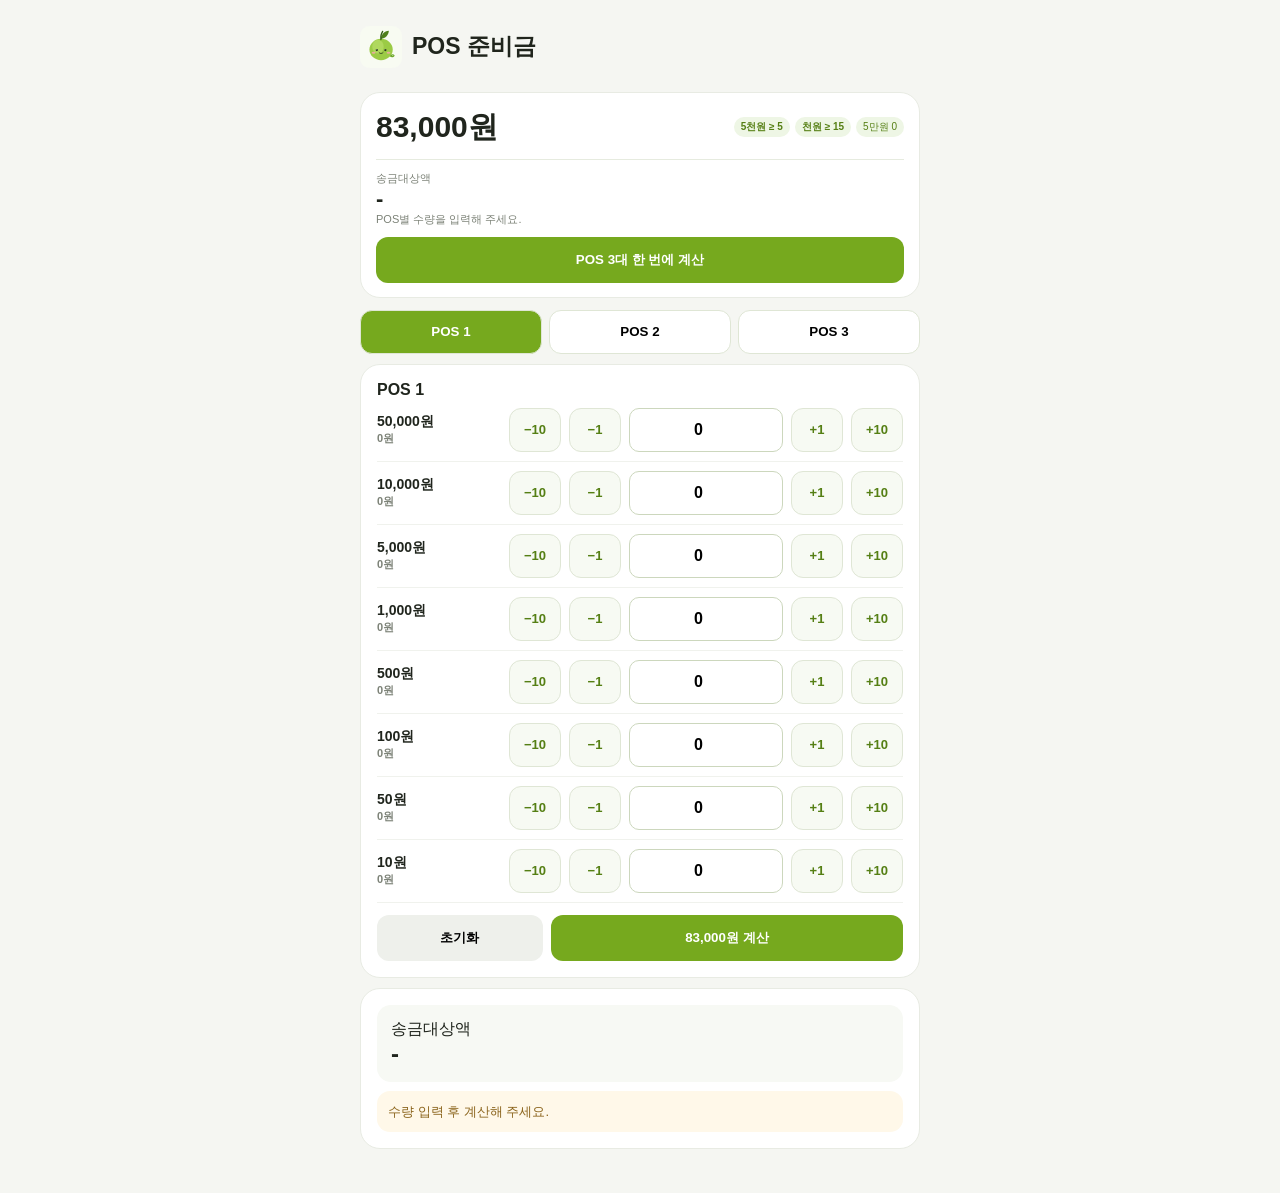
==== commit bd652d56: "하단 제작자 서명 추가" ====
--- a/index.html
+++ b/index.html
@@ -1 +1 @@
-<!doctype html><html lang="ko"><head><meta charset="utf-8"><meta name="viewport" content="width=device-width,initial-scale=1,viewport-fit=cover"><meta name="theme-color" content="#7AAA25"><meta name="apple-mobile-web-app-capable" content="yes"><title>POS 준비금</title><link rel="manifest" href="./manifest.webmanifest"><link rel="icon" href="./icon.svg"><style>body{margin:0;font-family:-apple-system,BlinkMacSystemFont,"Segoe UI","Noto Sans KR",sans-serif;background:#f5f6f2;color:#20251d}.app{max-width:560px;margin:auto;padding:16px 12px 44px}.header{display:flex;align-items:center;gap:10px}.logo{width:42px}.card{background:#fff;border:1px solid #e8ebe3;border-radius:20px;padding:16px;margin-top:10px}.heroTop,.result{display:flex;justify-content:space-between;gap:10px}.target{font-size:30px;font-weight:850}.rules{font-size:11px;text-align:right}.divider{height:1px;background:#e6ebdf;margin:12px 0}.grand{font-size:23px;font-weight:850}.muted,.saved,.amount{font-size:11px;color:#7c8277}.tabs{display:grid;grid-template-columns:repeat(3,1fr);gap:7px;margin-top:12px}.tab,.reset,.calc,.all,.finish,.step button{border:0;border-radius:12px;font-weight:800}.tab{height:44px;background:#fff;border:1px solid #dfe6d5}.tab.active,.calc,.all,.finish{background:#76a91e;color:#fff}.panel{display:none}.panel.active{display:block}.sectionTitle{font-weight:850}.row{display:grid;grid-template-columns:74px 1fr;align-items:center;padding:9px 0;border-bottom:1px solid #f0f2ed}.denom{font-size:14px;font-weight:800}.amount{display:block}.step{display:grid;grid-template-columns:39px 39px 1fr 39px 39px;gap:4px}.step button,.step input{height:39px}.step button{background:#f7faf3;color:#557f14;border:1px solid #dfe6d5}.step input{min-width:0;width:100%;border:1px solid #ccd7bd;border-radius:10px;text-align:center;font-weight:800;font-size:16px}.actions{display:grid;grid-template-columns:.8fr 1.7fr;gap:8px;margin-top:12px}.reset,.calc,.all,.finish{height:46px}.reset{background:#eef0eb}.all,.finish{width:100%;margin-top:10px}.metrics{display:grid;grid-template-columns:1fr 1fr;gap:8px;margin-top:10px}.metric{background:#f7f9f4;border-radius:14px;padding:12px}.metric b{display:block;font-size:19px}.quick,.notice,.verify{padding:11px;border-radius:13px;margin-top:9px;font-size:13px;line-height:1.5}.quick{background:#f4faec}.warn{background:#fff8e9;color:#8b641c}.bad{background:#fff1f1;color:#a13c3c}.ok{background:#eef8f1;color:#267047}.verify{background:#f7fbf4}.verifyGrid{display:grid;grid-template-columns:1fr 1fr;gap:5px;margin-top:6px}.check{background:#fff;border-radius:9px;padding:7px}.details{margin-top:8px}.result{padding:8px 0;border-bottom:1px solid #f0f2ed;font-size:13px}.right{text-align:right}.summary,.finish{display:none}.summary.show,.finish.show{display:block}.foot{text-align:center;font-size:10px;color:#92978e;margin-top:12px}@media(max-width:390px){.row{grid-template-columns:67px 1fr}.step{grid-template-columns:36px 36px 1fr 36px 36px}.metrics,.verifyGrid{grid-template-columns:1fr}}</style></head><body><div class="app"><header class="header"><img class="logo" src="./icon.svg"><div><h1>POS 준비금</h1><div class="muted">빠르고 정확한 마감 계산</div><div class="saved" id="saved">입력값 자동 저장</div></div></header><section class="card hero"><div class="heroTop"><div><div class="muted">POS 1대 목표</div><div class="target">83,000원</div></div><div class="rules"><b>5천원권 5장 이상</b><br><b>천원권 15장 이상</b><br>5만원권은 남기지 않음</div></div><div class="divider"></div><div class="muted">3대 총 송금대상액</div><div class="grand" id="grand">-</div><div class="muted" id="grandStatus">POS별 수량을 입력해 주세요.</div><button class="all" id="all">POS 3대 한 번에 계산</button></section><section class="card summary" id="summary"><div class="sectionTitle">오늘 마감 요약</div><div id="summaryBody"></div><button class="finish" id="finish">오늘 마감 완료</button></section><nav class="tabs"><button class="tab active" data-tab="1">POS 1 <span id="b1"></span></button><button class="tab" data-tab="2">POS 2 <span id="b2"></span></button><button class="tab" data-tab="3">POS 3 <span id="b3"></span></button></nav><main id="panels"></main><div class="foot">입력값은 이 기기에만 저장돼요.</div></div><script>const T=83000,MIN5=5,MIN1=15,D=[50000,10000,5000,1000,500,100,50,10],U=d=>d>=1000?'장':'개',F=n=>Number(n).toLocaleString('ko-KR')+'원',S='OYHAYA_POS_V4',state={},memo=new Map(),P=document.getElementById('panels');for(let p=1;p<=3;p++){P.insertAdjacentHTML('beforeend',`<section class="panel ${p===1?'active':''}" data-panel="${p}"><div class="card"><div class="sectionTitle">POS ${p} 보유 수량</div><div class="muted">권종별 현재 수량을 입력하세요.</div><div id="rows${p}"></div><div class="actions"><button class="reset" data-r="${p}">초기화</button><button class="calc" data-c="${p}">POS ${p} 계산하기</button></div></div><div class="card"><div class="sectionTitle">계산 결과</div><div class="metrics"><div class="metric"><span>현재 현금</span><b id="tot${p}">0원</b></div><div class="metric"><span>송금대상액</span><b id="send${p}">-</b></div></div><div id="quick${p}" class="quick" style="display:none"></div><div id="ex${p}" class="notice warn" style="display:none"></div><div id="coin${p}" class="notice warn" style="display:none"></div><div id="verify${p}" class="verify" style="display:none"></div><div id="st${p}" class="notice warn">수량 입력 후 계산해 주세요.</div><details id="detail${p}" class="details" style="display:none"><summary>권종별 상세보기</summary><div id="res${p}"></div></details></div></section>`);D.forEach(d=>document.getElementById('rows'+p).insertAdjacentHTML('beforeend',`<div class="row"><div class="denom">${d.toLocaleString()}원<span class="amount" id="a${p}_${d}">0원</span></div><div class="step"><button data-p="${p}" data-d="${d}" data-s="-10">−10</button><button data-p="${p}" data-d="${d}" data-s="-1">−1</button><input id="n${p}_${d}" type="number" min="0" value="0" inputmode="numeric"><button data-p="${p}" data-d="${d}" data-s="1">+1</button><button data-p="${p}" data-d="${d}" data-s="10">+10</button></div></div>`))}function v(id){const n=parseInt(document.getElementById(id)?.value||0,10);return Number.isFinite(n)&&n>0?n:0}function c(p){const o={};D.forEach(d=>o[d]=v(`n${p}_${d}`));return o}function total(p){const a=c(p);return D.reduce((s,d)=>s+a[d]*d,0)}function save(){const x={};for(let p=1;p<=3;p++)x[p]=c(p);localStorage.setItem(S,JSON.stringify(x));saved.textContent='자동 저장됨 ✓'}function load(){try{const x=JSON.parse(localStorage.getItem(S)||'{}');for(let p=1;p<=3;p++)D.forEach(d=>{if(x[p]?.[d]!=null)document.getElementById(`n${p}_${d}`).value=x[p][d]})}catch(e){}}function refresh(p){const a=c(p);let t=0;D.forEach(d=>{t+=a[d]*d;document.getElementById(`a${p}_${d}`).textContent=F(a[d]*d)});document.getElementById('tot'+p).textContent=F(t);document.getElementById('b'+p).textContent=state[p]?.ok?'✓':t?'•':''}function key(av){return[10000,5000,1000,500,100,50,10].map(d=>av[d]||0).join(',')}function core(av,target){const ds=[10000,5000,1000,500,100,50,10],cap=target/10;let dp=Array(cap+1).fill(null);dp[0]={s:0,c:Object.fromEntries(D.map(d=>[d,0]))};const score=d=>d<=500?1000000+(500-d):d===1000?1000:d===5000?80:d===10000?20:10;for(const d of ds){let n=Math.max(0,av[d]||0),k=1,b=[];while(n){const q=Math.min(k,n);b.push(q);n-=q;k*=2}for(const q of b){const w=d*q/10;if(w>cap)continue;for(let z=cap;z>=w;z--){const x=dp[z-w];if(!x)continue;const ns=x.s+score(d)*q;if(!dp[z]||ns>dp[z].s){const cc={...x.c};cc[d]+=q;dp[z]={s:ns,c:cc}}}}}return dp[cap]?.c||null}function reserve(av){const safe={...av,50000:0},k0=key(safe);if(memo.has(k0))return memo.get(k0);if((safe[5000]||0)<MIN5||(safe[1000]||0)<MIN1){memo.set(k0,null);return null}const base=MIN5*5000+MIN1*1000,rest={...safe,5000:safe[5000]-MIN5,1000:safe[1000]-MIN1},k=core(rest,T-base);if(k){k[5000]+=MIN5;k[1000]+=MIN1}memo.set(k0,k||null);return k||null}function solve(a){memo.clear();let keep=reserve(a);if(keep)return{keep,e:{m50:0,m10:0,a5:0,a1:0}};const max50=Math.min(a[50000]||0,2),max10=Math.min(a[10000]||0,9);for(let changes=1;changes<=max50+max10;changes++)for(let m50=0;m50<=Math.min(max50,changes);m50++){const m10=changes-m50;if(m10<0||m10>max10)continue;for(let f=0;f<=2*m10;f++){const a5=m50*10+f,a1=m10*10-f*5,avail={...a};avail[50000]=0;avail[10000]-=m10;avail[5000]+=a5;avail[1000]+=a1;keep=reserve(avail);if(keep)return{keep,e:{m50,m10,a5,a1}}}}return null}function calc(p){const a=c(p),t=total(p),st=document.getElementById('st'+p),res=document.getElementById('res'+p),coin=document.getElementById('coin'+p),ex=document.getElementById('ex'+p),q=document.getElementById('quick'+p),verify=document.getElementById('verify'+p),detail=document.getElementById('detail'+p);res.innerHTML='';[coin,ex,q,verify,detail].forEach(x=>x.style.display='none');if(t<T){document.getElementById('send'+p).textContent='-';st.className='notice bad';st.textContent=`현금이 ${F(T-t)} 부족해요.`;state[p]={ok:false};refresh(p);return state[p]}const s=solve(a);if(!s){document.getElementById('send'+p).textContent='-';st.className='notice bad';st.innerHTML='<b>준비금 조건을 맞출 수 없어요.</b><br>5천원권 5장·천원권 15장을 남길 수 있도록 환전이 필요해요.';state[p]={ok:false};refresh(p);return state[p]}const keep=s.keep,e=s.e,send=t-T,tasks=[],exs=[];document.getElementById('send'+p).textContent=F(send);D.forEach(d=>{let avail=a[d];if(d===50000)avail-=e.m50;if(d===10000)avail-=e.m10;if(d===5000)avail+=e.a5;if(d===1000)avail+=e.a1;const out=Math.max(0,avail-(keep[d]||0));let det=`송금 ${out}${U(d)}`;if(d===50000&&e.m50)det=`송금 ${out}장 · 환전 ${e.m50}장`;if(d===10000&&e.m10)det=`송금 ${out}장 · 환전 ${e.m10}장`;if(out>0)tasks.push(`${d.toLocaleString()}원 ${out}${U(d)} 송금`);res.insertAdjacentHTML('beforeend',`<div class="result"><span><b>${d.toLocaleString()}원</b><br><span class="muted">보유 ${a[d]}${U(d)}</span></span><span class="right"><b>남김 ${keep[d]||0}${U(d)}</b><br><span class="muted">${det}</span></span></div>`)});if(e.m50){exs.push(`50,000원 ${e.m50}장 → 5,000원 ${e.m50*10}장`);tasks.unshift(`5만원권 ${e.m50}장 환전`)}if(e.m10){const f=e.a5-e.m50*10,z=[];if(f)z.push(`5,000원 ${f}장`);if(e.a1)z.push(`1,000원 ${e.a1}장`);exs.push(`10,000원 ${e.m10}장 → ${z.join(' + ')}`);tasks.unshift(`만원권 ${e.m10}장 환전`)}if(exs.length){ex.style.display='block';ex.innerHTML='<b>환전 필요</b><br>'+exs.join('<br>')}const coins=[{d:500,b:40},{d:100,b:50},{d:50,b:50},{d:10,b:50}].filter(x=>(keep[x.d]||0)<=10).map(x=>({...x,r:keep[x.d]||0}));if(coins.length){coin.style.display='block';coin.innerHTML='<b>동전 환전 필요</b><br>'+coins.map(x=>`${x.d}원 ${x.r}개 → ${x.b}개 1묶음 환전`).join('<br>');coins.forEach(x=>tasks.push(`${x.d}원 ${x.b}개 1묶음 환전`))}q.style.display='block';q.innerHTML='<div class="quickTitle">지금 할 일</div><ul>'+(tasks.length?tasks.map(x=>`<li>${x}</li>`).join(''):'<li>별도 환전 없이 준비금만 남기면 돼요.</li>')+'</ul>';verify.style.display='block';verify.innerHTML=`<b>준비금 검산 ✓</b><div class="verifyGrid"><div class="check">83,000원 <b>✓</b></div><div class="check">5천원권 ${keep[5000]}장 <b>✓</b></div><div class="check">천원권 ${keep[1000]}장 <b>✓</b></div><div class="check">동전 ${coins.length?'환전 필요':'충분 ✓'}</div></div>`;detail.style.display='block';st.className='notice ok';st.innerHTML=`<b>POS ${p} 준비 완료 ✓</b> · 송금 ${F(send)}`;state[p]={ok:true,send,total:t,ex:exs.length,coins:coins.length};refresh(p);return state[p]}function clearPos(p){D.forEach(d=>document.getElementById(`n${p}_${d}`).value=0);state[p]=null;document.getElementById('send'+p).textContent='-';document.getElementById('res'+p).innerHTML='';['quick','coin','ex','verify','detail'].forEach(x=>document.getElementById(x+p).style.display='none');const st=document.getElementById('st'+p);st.className='notice warn';st.textContent='수량 입력 후 계산해 주세요.';refresh(p)}document.querySelectorAll('.step button').forEach(b=>b.onclick=()=>{const p=+b.dataset.p,i=document.getElementById(`n${p}_${b.dataset.d}`);i.value=Math.max(0,v(i.id)+ +b.dataset.s);state[p]=null;refresh(p);save()});document.querySelectorAll('input').forEach(i=>i.oninput=()=>{const p=+i.id.split('_')[0].slice(1);state[p]=null;refresh(p);save()});document.querySelectorAll('.tab').forEach(b=>b.onclick=()=>{document.querySelectorAll('.tab').forEach(x=>x.classList.toggle('active',x===b));document.querySelectorAll('.panel').forEach(x=>x.classList.toggle('active',x.dataset.panel===b.dataset.tab))});document.querySelectorAll('[data-c]').forEach(b=>b.onclick=()=>calc(+b.dataset.c));document.querySelectorAll('[data-r]').forEach(b=>b.onclick=()=>{const p=+b.dataset.r;if(confirm(`POS ${p} 입력값을 초기화할까요?`)){clearPos(p);save()}});document.getElementById('all').onclick=()=>{const r=[1,2,3].map(calc);if(r.every(x=>x.ok)){const sum=r.reduce((s,x)=>s+x.send,0);grand.textContent=F(sum);grandStatus.textContent=`3대 현금 ${F(r.reduce((s,x)=>s+x.total,0))} · 준비금 249,000원`;summary.classList.add('show');summaryBody.innerHTML=`<div class="metrics"><div class="metric"><span>총 송금대상액</span><b>${F(sum)}</b></div><div class="metric"><span>총 준비금</span><b>249,000원</b></div></div>`+r.map((x,i)=>`<div class="result"><b>POS ${i+1}</b><span class="right">송금 <b>${F(x.send)}</b>${x.ex?`<br><span class="muted">지폐환전 ${x.ex}건</span>`:''}${x.coins?`<br><span class="muted">동전환전 ${x.coins}건</span>`:''}</span></div>`).join('');finish.classList.add('show')}else{grand.textContent='계산 불가';grandStatus.textContent='조건을 맞출 수 없는 POS가 있어요.';summary.classList.remove('show');finish.classList.remove('show')}};finish.onclick=()=>{if(!confirm('오늘 마감을 완료하고 POS 3대 입력값을 모두 초기화할까요?'))return;for(let p=1;p<=3;p++)clearPos(p);localStorage.removeItem(S);grand.textContent='-';grandStatus.textContent='POS별 수량을 입력해 주세요.';summary.classList.remove('show');finish.classList.remove('show');saved.textContent='마감 완료 · 입력값 초기화됨 ✓';alert('오늘 마감 완료! 수고했어요 💚')};load();for(let p=1;p<=3;p++)refresh(p);if('serviceWorker'in navigator)addEventListener('load',()=>navigator.serviceWorker.register('./sw.js').catch(()=>{}));</script><script src="./exchange-check.js?v=17"></script><script src="./ui-cleanup.js?v=18"></script></body></html>+<!doctype html><html lang="ko"><head><meta charset="utf-8"><meta name="viewport" content="width=device-width,initial-scale=1,viewport-fit=cover"><meta name="theme-color" content="#7AAA25"><meta name="apple-mobile-web-app-capable" content="yes"><title>POS 준비금</title><link rel="manifest" href="./manifest.webmanifest"><link rel="icon" href="./icon.svg"><style>body{margin:0;font-family:-apple-system,BlinkMacSystemFont,"Segoe UI","Noto Sans KR",sans-serif;background:#f5f6f2;color:#20251d}.app{max-width:560px;margin:auto;padding:16px 12px 44px}.header{display:flex;align-items:center;gap:10px}.logo{width:42px}.card{background:#fff;border:1px solid #e8ebe3;border-radius:20px;padding:16px;margin-top:10px}.heroTop,.result{display:flex;justify-content:space-between;gap:10px}.target{font-size:30px;font-weight:850}.rules{font-size:11px;text-align:right}.divider{height:1px;background:#e6ebdf;margin:12px 0}.grand{font-size:23px;font-weight:850}.muted,.saved,.amount{font-size:11px;color:#7c8277}.tabs{display:grid;grid-template-columns:repeat(3,1fr);gap:7px;margin-top:12px}.tab,.reset,.calc,.all,.finish,.step button{border:0;border-radius:12px;font-weight:800}.tab{height:44px;background:#fff;border:1px solid #dfe6d5}.tab.active,.calc,.all,.finish{background:#76a91e;color:#fff}.panel{display:none}.panel.active{display:block}.sectionTitle{font-weight:850}.row{display:grid;grid-template-columns:74px 1fr;align-items:center;padding:9px 0;border-bottom:1px solid #f0f2ed}.denom{font-size:14px;font-weight:800}.amount{display:block}.step{display:grid;grid-template-columns:39px 39px 1fr 39px 39px;gap:4px}.step button,.step input{height:39px}.step button{background:#f7faf3;color:#557f14;border:1px solid #dfe6d5}.step input{min-width:0;width:100%;border:1px solid #ccd7bd;border-radius:10px;text-align:center;font-weight:800;font-size:16px}.actions{display:grid;grid-template-columns:.8fr 1.7fr;gap:8px;margin-top:12px}.reset,.calc,.all,.finish{height:46px}.reset{background:#eef0eb}.all,.finish{width:100%;margin-top:10px}.metrics{display:grid;grid-template-columns:1fr 1fr;gap:8px;margin-top:10px}.metric{background:#f7f9f4;border-radius:14px;padding:12px}.metric b{display:block;font-size:19px}.quick,.notice,.verify{padding:11px;border-radius:13px;margin-top:9px;font-size:13px;line-height:1.5}.quick{background:#f4faec}.warn{background:#fff8e9;color:#8b641c}.bad{background:#fff1f1;color:#a13c3c}.ok{background:#eef8f1;color:#267047}.verify{background:#f7fbf4}.verifyGrid{display:grid;grid-template-columns:1fr 1fr;gap:5px;margin-top:6px}.check{background:#fff;border-radius:9px;padding:7px}.details{margin-top:8px}.result{padding:8px 0;border-bottom:1px solid #f0f2ed;font-size:13px}.right{text-align:right}.summary,.finish{display:none}.summary.show,.finish.show{display:block}.foot{text-align:center;font-size:10px;color:#92978e;margin-top:12px}.signature{margin-top:5px;font-size:10px;font-weight:700;letter-spacing:.25px;color:#7aaa25}@media(max-width:390px){.row{grid-template-columns:67px 1fr}.step{grid-template-columns:36px 36px 1fr 36px 36px}.metrics,.verifyGrid{grid-template-columns:1fr}}</style></head><body><div class="app"><header class="header"><img class="logo" src="./icon.svg"><div><h1>POS 준비금</h1><div class="muted">빠르고 정확한 마감 계산</div><div class="saved" id="saved">입력값 자동 저장</div></div></header><section class="card hero"><div class="heroTop"><div><div class="muted">POS 1대 목표</div><div class="target">83,000원</div></div><div class="rules"><b>5천원권 5장 이상</b><br><b>천원권 15장 이상</b><br>5만원권은 남기지 않음</div></div><div class="divider"></div><div class="muted">3대 총 송금대상액</div><div class="grand" id="grand">-</div><div class="muted" id="grandStatus">POS별 수량을 입력해 주세요.</div><button class="all" id="all">POS 3대 한 번에 계산</button></section><section class="card summary" id="summary"><div class="sectionTitle">오늘 마감 요약</div><div id="summaryBody"></div><button class="finish" id="finish">오늘 마감 완료</button></section><nav class="tabs"><button class="tab active" data-tab="1">POS 1 <span id="b1"></span></button><button class="tab" data-tab="2">POS 2 <span id="b2"></span></button><button class="tab" data-tab="3">POS 3 <span id="b3"></span></button></nav><main id="panels"></main><div class="foot">입력값은 이 기기에만 저장돼요.<div class="signature">Designed &amp; built by HAYEON</div></div></div><script>const T=83000,MIN5=5,MIN1=15,D=[50000,10000,5000,1000,500,100,50,10],U=d=>d>=1000?'장':'개',F=n=>Number(n).toLocaleString('ko-KR')+'원',S='OYHAYA_POS_V4',state={},memo=new Map(),P=document.getElementById('panels');for(let p=1;p<=3;p++){P.insertAdjacentHTML('beforeend',`<section class="panel ${p===1?'active':''}" data-panel="${p}"><div class="card"><div class="sectionTitle">POS ${p} 보유 수량</div><div class="muted">권종별 현재 수량을 입력하세요.</div><div id="rows${p}"></div><div class="actions"><button class="reset" data-r="${p}">초기화</button><button class="calc" data-c="${p}">POS ${p} 계산하기</button></div></div><div class="card"><div class="sectionTitle">계산 결과</div><div class="metrics"><div class="metric"><span>현재 현금</span><b id="tot${p}">0원</b></div><div class="metric"><span>송금대상액</span><b id="send${p}">-</b></div></div><div id="quick${p}" class="quick" style="display:none"></div><div id="ex${p}" class="notice warn" style="display:none"></div><div id="coin${p}" class="notice warn" style="display:none"></div><div id="verify${p}" class="verify" style="display:none"></div><div id="st${p}" class="notice warn">수량 입력 후 계산해 주세요.</div><details id="detail${p}" class="details" style="display:none"><summary>권종별 상세보기</summary><div id="res${p}"></div></details></div></section>`);D.forEach(d=>document.getElementById('rows'+p).insertAdjacentHTML('beforeend',`<div class="row"><div class="denom">${d.toLocaleString()}원<span class="amount" id="a${p}_${d}">0원</span></div><div class="step"><button data-p="${p}" data-d="${d}" data-s="-10">−10</button><button data-p="${p}" data-d="${d}" data-s="-1">−1</button><input id="n${p}_${d}" type="number" min="0" value="0" inputmode="numeric"><button data-p="${p}" data-d="${d}" data-s="1">+1</button><button data-p="${p}" data-d="${d}" data-s="10">+10</button></div></div>`))}function v(id){const n=parseInt(document.getElementById(id)?.value||0,10);return Number.isFinite(n)&&n>0?n:0}function c(p){const o={};D.forEach(d=>o[d]=v(`n${p}_${d}`));return o}function total(p){const a=c(p);return D.reduce((s,d)=>s+a[d]*d,0)}function save(){const x={};for(let p=1;p<=3;p++)x[p]=c(p);localStorage.setItem(S,JSON.stringify(x));saved.textContent='자동 저장됨 ✓'}function load(){try{const x=JSON.parse(localStorage.getItem(S)||'{}');for(let p=1;p<=3;p++)D.forEach(d=>{if(x[p]?.[d]!=null)document.getElementById(`n${p}_${d}`).value=x[p][d]})}catch(e){}}function refresh(p){const a=c(p);let t=0;D.forEach(d=>{t+=a[d]*d;document.getElementById(`a${p}_${d}`).textContent=F(a[d]*d)});document.getElementById('tot'+p).textContent=F(t);document.getElementById('b'+p).textContent=state[p]?.ok?'✓':t?'•':''}function key(av){return[10000,5000,1000,500,100,50,10].map(d=>av[d]||0).join(',')}function core(av,target){const ds=[10000,5000,1000,500,100,50,10],cap=target/10;let dp=Array(cap+1).fill(null);dp[0]={s:0,c:Object.fromEntries(D.map(d=>[d,0]))};const score=d=>d<=500?1000000+(500-d):d===1000?1000:d===5000?80:d===10000?20:10;for(const d of ds){let n=Math.max(0,av[d]||0),k=1,b=[];while(n){const q=Math.min(k,n);b.push(q);n-=q;k*=2}for(const q of b){const w=d*q/10;if(w>cap)continue;for(let z=cap;z>=w;z--){const x=dp[z-w];if(!x)continue;const ns=x.s+score(d)*q;if(!dp[z]||ns>dp[z].s){const cc={...x.c};cc[d]+=q;dp[z]={s:ns,c:cc}}}}}return dp[cap]?.c||null}function reserve(av){const safe={...av,50000:0},k0=key(safe);if(memo.has(k0))return memo.get(k0);if((safe[5000]||0)<MIN5||(safe[1000]||0)<MIN1){memo.set(k0,null);return null}const base=MIN5*5000+MIN1*1000,rest={...safe,5000:safe[5000]-MIN5,1000:safe[1000]-MIN1},k=core(rest,T-base);if(k){k[5000]+=MIN5;k[1000]+=MIN1}memo.set(k0,k||null);return k||null}function solve(a){memo.clear();let keep=reserve(a);if(keep)return{keep,e:{m50:0,m10:0,a5:0,a1:0}};const max50=Math.min(a[50000]||0,2),max10=Math.min(a[10000]||0,9);for(let changes=1;changes<=max50+max10;changes++)for(let m50=0;m50<=Math.min(max50,changes);m50++){const m10=changes-m50;if(m10<0||m10>max10)continue;for(let f=0;f<=2*m10;f++){const a5=m50*10+f,a1=m10*10-f*5,avail={...a};avail[50000]=0;avail[10000]-=m10;avail[5000]+=a5;avail[1000]+=a1;keep=reserve(avail);if(keep)return{keep,e:{m50,m10,a5,a1}}}}return null}function calc(p){const a=c(p),t=total(p),st=document.getElementById('st'+p),res=document.getElementById('res'+p),coin=document.getElementById('coin'+p),ex=document.getElementById('ex'+p),q=document.getElementById('quick'+p),verify=document.getElementById('verify'+p),detail=document.getElementById('detail'+p);res.innerHTML='';[coin,ex,q,verify,detail].forEach(x=>x.style.display='none');if(t<T){document.getElementById('send'+p).textContent='-';st.className='notice bad';st.textContent=`현금이 ${F(T-t)} 부족해요.`;state[p]={ok:false};refresh(p);return state[p]}const s=solve(a);if(!s){document.getElementById('send'+p).textContent='-';st.className='notice bad';st.innerHTML='<b>준비금 조건을 맞출 수 없어요.</b><br>5천원권 5장·천원권 15장을 남길 수 있도록 환전이 필요해요.';state[p]={ok:false};refresh(p);return state[p]}const keep=s.keep,e=s.e,send=t-T,tasks=[],exs=[];document.getElementById('send'+p).textContent=F(send);D.forEach(d=>{let avail=a[d];if(d===50000)avail-=e.m50;if(d===10000)avail-=e.m10;if(d===5000)avail+=e.a5;if(d===1000)avail+=e.a1;const out=Math.max(0,avail-(keep[d]||0));let det=`송금 ${out}${U(d)}`;if(d===50000&&e.m50)det=`송금 ${out}장 · 환전 ${e.m50}장`;if(d===10000&&e.m10)det=`송금 ${out}장 · 환전 ${e.m10}장`;if(out>0)tasks.push(`${d.toLocaleString()}원 ${out}${U(d)} 송금`);res.insertAdjacentHTML('beforeend',`<div class="result"><span><b>${d.toLocaleString()}원</b><br><span class="muted">보유 ${a[d]}${U(d)}</span></span><span class="right"><b>남김 ${keep[d]||0}${U(d)}</b><br><span class="muted">${det}</span></span></div>`)});if(e.m50){exs.push(`50,000원 ${e.m50}장 → 5,000원 ${e.m50*10}장`);tasks.unshift(`5만원권 ${e.m50}장 환전`)}if(e.m10){const f=e.a5-e.m50*10,z=[];if(f)z.push(`5,000원 ${f}장`);if(e.a1)z.push(`1,000원 ${e.a1}장`);exs.push(`10,000원 ${e.m10}장 → ${z.join(' + ')}`);tasks.unshift(`만원권 ${e.m10}장 환전`)}if(exs.length){ex.style.display='block';ex.innerHTML='<b>환전 필요</b><br>'+exs.join('<br>')}const coins=[{d:500,b:40},{d:100,b:50},{d:50,b:50},{d:10,b:50}].filter(x=>(keep[x.d]||0)<=10).map(x=>({...x,r:keep[x.d]||0}));if(coins.length){coin.style.display='block';coin.innerHTML='<b>동전 환전 필요</b><br>'+coins.map(x=>`${x.d}원 ${x.r}개 → ${x.b}개 1묶음 환전`).join('<br>');coins.forEach(x=>tasks.push(`${x.d}원 ${x.b}개 1묶음 환전`))}q.style.display='block';q.innerHTML='<div class="quickTitle">지금 할 일</div><ul>'+(tasks.length?tasks.map(x=>`<li>${x}</li>`).join(''):'<li>별도 환전 없이 준비금만 남기면 돼요.</li>')+'</ul>';verify.style.display='block';verify.innerHTML=`<b>준비금 검산 ✓</b><div class="verifyGrid"><div class="check">83,000원 <b>✓</b></div><div class="check">5천원권 ${keep[5000]}장 <b>✓</b></div><div class="check">천원권 ${keep[1000]}장 <b>✓</b></div><div class="check">동전 ${coins.length?'환전 필요':'충분 ✓'}</div></div>`;detail.style.display='block';st.className='notice ok';st.innerHTML=`<b>POS ${p} 준비 완료 ✓</b> · 송금 ${F(send)}`;state[p]={ok:true,send,total:t,ex:exs.length,coins:coins.length};refresh(p);return state[p]}function clearPos(p){D.forEach(d=>document.getElementById(`n${p}_${d}`).value=0);state[p]=null;document.getElementById('send'+p).textContent='-';document.getElementById('res'+p).innerHTML='';['quick','coin','ex','verify','detail'].forEach(x=>document.getElementById(x+p).style.display='none');const st=document.getElementById('st'+p);st.className='notice warn';st.textContent='수량 입력 후 계산해 주세요.';refresh(p)}document.querySelectorAll('.step button').forEach(b=>b.onclick=()=>{const p=+b.dataset.p,i=document.getElementById(`n${p}_${b.dataset.d}`);i.value=Math.max(0,v(i.id)+ +b.dataset.s);state[p]=null;refresh(p);save()});document.querySelectorAll('input').forEach(i=>i.oninput=()=>{const p=+i.id.split('_')[0].slice(1);state[p]=null;refresh(p);save()});document.querySelectorAll('.tab').forEach(b=>b.onclick=()=>{document.querySelectorAll('.tab').forEach(x=>x.classList.toggle('active',x===b));document.querySelectorAll('.panel').forEach(x=>x.classList.toggle('active',x.dataset.panel===b.dataset.tab))});document.querySelectorAll('[data-c]').forEach(b=>b.onclick=()=>calc(+b.dataset.c));document.querySelectorAll('[data-r]').forEach(b=>b.onclick=()=>{const p=+b.dataset.r;if(confirm(`POS ${p} 입력값을 초기화할까요?`)){clearPos(p);save()}});document.getElementById('all').onclick=()=>{const r=[1,2,3].map(calc);if(r.every(x=>x.ok)){const sum=r.reduce((s,x)=>s+x.send,0);grand.textContent=F(sum);grandStatus.textContent=`3대 현금 ${F(r.reduce((s,x)=>s+x.total,0))} · 준비금 249,000원`;summary.classList.add('show');summaryBody.innerHTML=`<div class="metrics"><div class="metric"><span>총 송금대상액</span><b>${F(sum)}</b></div><div class="metric"><span>총 준비금</span><b>249,000원</b></div></div>`+r.map((x,i)=>`<div class="result"><b>POS ${i+1}</b><span class="right">송금 <b>${F(x.send)}</b>${x.ex?`<br><span class="muted">지폐환전 ${x.ex}건</span>`:''}${x.coins?`<br><span class="muted">동전환전 ${x.coins}건</span>`:''}</span></div>`).join('');finish.classList.add('show')}else{grand.textContent='계산 불가';grandStatus.textContent='조건을 맞출 수 없는 POS가 있어요.';summary.classList.remove('show');finish.classList.remove('show')}};finish.onclick=()=>{if(!confirm('오늘 마감을 완료하고 POS 3대 입력값을 모두 초기화할까요?'))return;for(let p=1;p<=3;p++)clearPos(p);localStorage.removeItem(S);grand.textContent='-';grandStatus.textContent='POS별 수량을 입력해 주세요.';summary.classList.remove('show');finish.classList.remove('show');saved.textContent='마감 완료 · 입력값 초기화됨 ✓';alert('오늘 마감 완료! 수고했어요 💚')};load();for(let p=1;p<=3;p++)refresh(p);if('serviceWorker'in navigator)addEventListener('load',()=>navigator.serviceWorker.register('./sw.js').catch(()=>{}));</script><script src="./exchange-check.js?v=17"></script><script src="./ui-cleanup.js?v=18"></script></body></html>
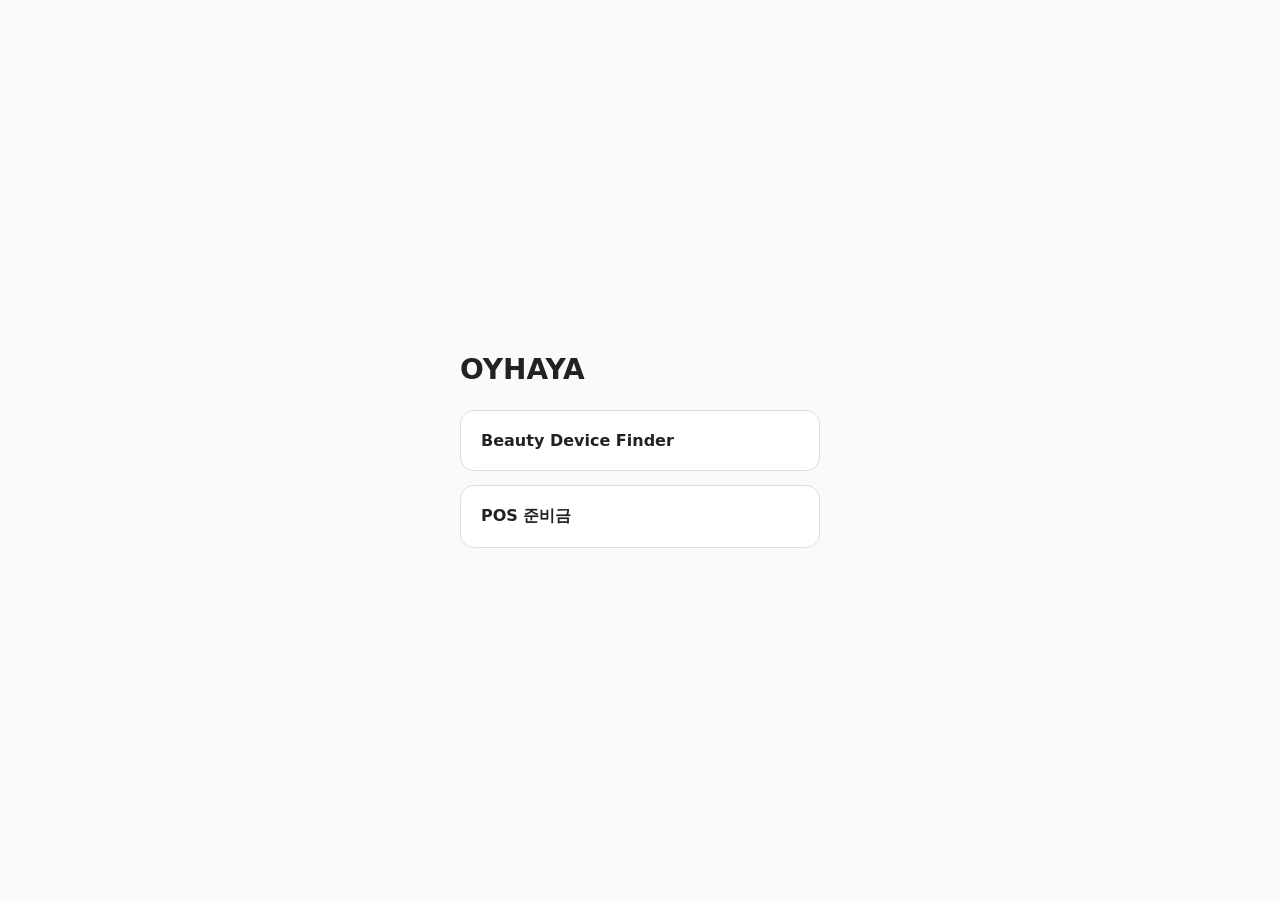
==== commit ebc0ba46: "refactor: move POS app to isolated pos path" ====
--- a/index.html
+++ b/index.html
@@ -1 +1,36 @@
-<!doctype html><html lang="ko"><head><meta charset="utf-8"><meta name="viewport" content="width=device-width,initial-scale=1,viewport-fit=cover"><meta name="theme-color" content="#7AAA25"><meta name="apple-mobile-web-app-capable" content="yes"><title>POS 준비금</title><link rel="manifest" href="./manifest.webmanifest"><link rel="icon" href="./icon.svg"><style>body{margin:0;font-family:-apple-system,BlinkMacSystemFont,"Segoe UI","Noto Sans KR",sans-serif;background:#f5f6f2;color:#20251d}.app{max-width:560px;margin:auto;padding:16px 12px 44px}.header{display:flex;align-items:center;gap:10px}.logo{width:42px}.card{background:#fff;border:1px solid #e8ebe3;border-radius:20px;padding:16px;margin-top:10px}.heroTop,.result{display:flex;justify-content:space-between;gap:10px}.target{font-size:30px;font-weight:850}.rules{font-size:11px;text-align:right}.divider{height:1px;background:#e6ebdf;margin:12px 0}.grand{font-size:23px;font-weight:850}.muted,.saved,.amount{font-size:11px;color:#7c8277}.tabs{display:grid;grid-template-columns:repeat(3,1fr);gap:7px;margin-top:12px}.tab,.reset,.calc,.all,.finish,.step button{border:0;border-radius:12px;font-weight:800}.tab{height:44px;background:#fff;border:1px solid #dfe6d5}.tab.active,.calc,.all,.finish{background:#76a91e;color:#fff}.panel{display:none}.panel.active{display:block}.sectionTitle{font-weight:850}.row{display:grid;grid-template-columns:74px 1fr;align-items:center;padding:9px 0;border-bottom:1px solid #f0f2ed}.denom{font-size:14px;font-weight:800}.amount{display:block}.step{display:grid;grid-template-columns:39px 39px 1fr 39px 39px;gap:4px}.step button,.step input{height:39px}.step button{background:#f7faf3;color:#557f14;border:1px solid #dfe6d5}.step input{min-width:0;width:100%;border:1px solid #ccd7bd;border-radius:10px;text-align:center;font-weight:800;font-size:16px}.actions{display:grid;grid-template-columns:.8fr 1.7fr;gap:8px;margin-top:12px}.reset,.calc,.all,.finish{height:46px}.reset{background:#eef0eb}.all,.finish{width:100%;margin-top:10px}.metrics{display:grid;grid-template-columns:1fr 1fr;gap:8px;margin-top:10px}.metric{background:#f7f9f4;border-radius:14px;padding:12px}.metric b{display:block;font-size:19px}.quick,.notice,.verify{padding:11px;border-radius:13px;margin-top:9px;font-size:13px;line-height:1.5}.quick{background:#f4faec}.warn{background:#fff8e9;color:#8b641c}.bad{background:#fff1f1;color:#a13c3c}.ok{background:#eef8f1;color:#267047}.verify{background:#f7fbf4}.verifyGrid{display:grid;grid-template-columns:1fr 1fr;gap:5px;margin-top:6px}.check{background:#fff;border-radius:9px;padding:7px}.details{margin-top:8px}.result{padding:8px 0;border-bottom:1px solid #f0f2ed;font-size:13px}.right{text-align:right}.summary,.finish{display:none}.summary.show,.finish.show{display:block}.foot{text-align:center;font-size:10px;color:#92978e;margin-top:12px}.signature{margin-top:5px;font-size:10px;font-weight:700;letter-spacing:.25px;color:#7aaa25}@media(max-width:390px){.row{grid-template-columns:67px 1fr}.step{grid-template-columns:36px 36px 1fr 36px 36px}.metrics,.verifyGrid{grid-template-columns:1fr}}</style></head><body><div class="app"><header class="header"><img class="logo" src="./icon.svg"><div><h1>POS 준비금</h1><div class="muted">빠르고 정확한 마감 계산</div><div class="saved" id="saved">입력값 자동 저장</div></div></header><section class="card hero"><div class="heroTop"><div><div class="muted">POS 1대 목표</div><div class="target">83,000원</div></div><div class="rules"><b>5천원권 5장 이상</b><br><b>천원권 15장 이상</b><br>5만원권은 남기지 않음</div></div><div class="divider"></div><div class="muted">3대 총 송금대상액</div><div class="grand" id="grand">-</div><div class="muted" id="grandStatus">POS별 수량을 입력해 주세요.</div><button class="all" id="all">POS 3대 한 번에 계산</button></section><section class="card summary" id="summary"><div class="sectionTitle">오늘 마감 요약</div><div id="summaryBody"></div><button class="finish" id="finish">오늘 마감 완료</button></section><nav class="tabs"><button class="tab active" data-tab="1">POS 1 <span id="b1"></span></button><button class="tab" data-tab="2">POS 2 <span id="b2"></span></button><button class="tab" data-tab="3">POS 3 <span id="b3"></span></button></nav><main id="panels"></main><div class="foot">입력값은 이 기기에만 저장돼요.<div class="signature">Designed &amp; built by HAYEON</div></div></div><script>const T=83000,MIN5=5,MIN1=15,D=[50000,10000,5000,1000,500,100,50,10],U=d=>d>=1000?'장':'개',F=n=>Number(n).toLocaleString('ko-KR')+'원',S='OYHAYA_POS_V4',state={},memo=new Map(),P=document.getElementById('panels');for(let p=1;p<=3;p++){P.insertAdjacentHTML('beforeend',`<section class="panel ${p===1?'active':''}" data-panel="${p}"><div class="card"><div class="sectionTitle">POS ${p} 보유 수량</div><div class="muted">권종별 현재 수량을 입력하세요.</div><div id="rows${p}"></div><div class="actions"><button class="reset" data-r="${p}">초기화</button><button class="calc" data-c="${p}">POS ${p} 계산하기</button></div></div><div class="card"><div class="sectionTitle">계산 결과</div><div class="metrics"><div class="metric"><span>현재 현금</span><b id="tot${p}">0원</b></div><div class="metric"><span>송금대상액</span><b id="send${p}">-</b></div></div><div id="quick${p}" class="quick" style="display:none"></div><div id="ex${p}" class="notice warn" style="display:none"></div><div id="coin${p}" class="notice warn" style="display:none"></div><div id="verify${p}" class="verify" style="display:none"></div><div id="st${p}" class="notice warn">수량 입력 후 계산해 주세요.</div><details id="detail${p}" class="details" style="display:none"><summary>권종별 상세보기</summary><div id="res${p}"></div></details></div></section>`);D.forEach(d=>document.getElementById('rows'+p).insertAdjacentHTML('beforeend',`<div class="row"><div class="denom">${d.toLocaleString()}원<span class="amount" id="a${p}_${d}">0원</span></div><div class="step"><button data-p="${p}" data-d="${d}" data-s="-10">−10</button><button data-p="${p}" data-d="${d}" data-s="-1">−1</button><input id="n${p}_${d}" type="number" min="0" value="0" inputmode="numeric"><button data-p="${p}" data-d="${d}" data-s="1">+1</button><button data-p="${p}" data-d="${d}" data-s="10">+10</button></div></div>`))}function v(id){const n=parseInt(document.getElementById(id)?.value||0,10);return Number.isFinite(n)&&n>0?n:0}function c(p){const o={};D.forEach(d=>o[d]=v(`n${p}_${d}`));return o}function total(p){const a=c(p);return D.reduce((s,d)=>s+a[d]*d,0)}function save(){const x={};for(let p=1;p<=3;p++)x[p]=c(p);localStorage.setItem(S,JSON.stringify(x));saved.textContent='자동 저장됨 ✓'}function load(){try{const x=JSON.parse(localStorage.getItem(S)||'{}');for(let p=1;p<=3;p++)D.forEach(d=>{if(x[p]?.[d]!=null)document.getElementById(`n${p}_${d}`).value=x[p][d]})}catch(e){}}function refresh(p){const a=c(p);let t=0;D.forEach(d=>{t+=a[d]*d;document.getElementById(`a${p}_${d}`).textContent=F(a[d]*d)});document.getElementById('tot'+p).textContent=F(t);document.getElementById('b'+p).textContent=state[p]?.ok?'✓':t?'•':''}function key(av){return[10000,5000,1000,500,100,50,10].map(d=>av[d]||0).join(',')}function core(av,target){const ds=[10000,5000,1000,500,100,50,10],cap=target/10;let dp=Array(cap+1).fill(null);dp[0]={s:0,c:Object.fromEntries(D.map(d=>[d,0]))};const score=d=>d<=500?1000000+(500-d):d===1000?1000:d===5000?80:d===10000?20:10;for(const d of ds){let n=Math.max(0,av[d]||0),k=1,b=[];while(n){const q=Math.min(k,n);b.push(q);n-=q;k*=2}for(const q of b){const w=d*q/10;if(w>cap)continue;for(let z=cap;z>=w;z--){const x=dp[z-w];if(!x)continue;const ns=x.s+score(d)*q;if(!dp[z]||ns>dp[z].s){const cc={...x.c};cc[d]+=q;dp[z]={s:ns,c:cc}}}}}return dp[cap]?.c||null}function reserve(av){const safe={...av,50000:0},k0=key(safe);if(memo.has(k0))return memo.get(k0);if((safe[5000]||0)<MIN5||(safe[1000]||0)<MIN1){memo.set(k0,null);return null}const base=MIN5*5000+MIN1*1000,rest={...safe,5000:safe[5000]-MIN5,1000:safe[1000]-MIN1},k=core(rest,T-base);if(k){k[5000]+=MIN5;k[1000]+=MIN1}memo.set(k0,k||null);return k||null}function solve(a){memo.clear();let keep=reserve(a);if(keep)return{keep,e:{m50:0,m10:0,a5:0,a1:0}};const max50=Math.min(a[50000]||0,2),max10=Math.min(a[10000]||0,9);for(let changes=1;changes<=max50+max10;changes++)for(let m50=0;m50<=Math.min(max50,changes);m50++){const m10=changes-m50;if(m10<0||m10>max10)continue;for(let f=0;f<=2*m10;f++){const a5=m50*10+f,a1=m10*10-f*5,avail={...a};avail[50000]=0;avail[10000]-=m10;avail[5000]+=a5;avail[1000]+=a1;keep=reserve(avail);if(keep)return{keep,e:{m50,m10,a5,a1}}}}return null}function calc(p){const a=c(p),t=total(p),st=document.getElementById('st'+p),res=document.getElementById('res'+p),coin=document.getElementById('coin'+p),ex=document.getElementById('ex'+p),q=document.getElementById('quick'+p),verify=document.getElementById('verify'+p),detail=document.getElementById('detail'+p);res.innerHTML='';[coin,ex,q,verify,detail].forEach(x=>x.style.display='none');if(t<T){document.getElementById('send'+p).textContent='-';st.className='notice bad';st.textContent=`현금이 ${F(T-t)} 부족해요.`;state[p]={ok:false};refresh(p);return state[p]}const s=solve(a);if(!s){document.getElementById('send'+p).textContent='-';st.className='notice bad';st.innerHTML='<b>준비금 조건을 맞출 수 없어요.</b><br>5천원권 5장·천원권 15장을 남길 수 있도록 환전이 필요해요.';state[p]={ok:false};refresh(p);return state[p]}const keep=s.keep,e=s.e,send=t-T,tasks=[],exs=[];document.getElementById('send'+p).textContent=F(send);D.forEach(d=>{let avail=a[d];if(d===50000)avail-=e.m50;if(d===10000)avail-=e.m10;if(d===5000)avail+=e.a5;if(d===1000)avail+=e.a1;const out=Math.max(0,avail-(keep[d]||0));let det=`송금 ${out}${U(d)}`;if(d===50000&&e.m50)det=`송금 ${out}장 · 환전 ${e.m50}장`;if(d===10000&&e.m10)det=`송금 ${out}장 · 환전 ${e.m10}장`;if(out>0)tasks.push(`${d.toLocaleString()}원 ${out}${U(d)} 송금`);res.insertAdjacentHTML('beforeend',`<div class="result"><span><b>${d.toLocaleString()}원</b><br><span class="muted">보유 ${a[d]}${U(d)}</span></span><span class="right"><b>남김 ${keep[d]||0}${U(d)}</b><br><span class="muted">${det}</span></span></div>`)});if(e.m50){exs.push(`50,000원 ${e.m50}장 → 5,000원 ${e.m50*10}장`);tasks.unshift(`5만원권 ${e.m50}장 환전`)}if(e.m10){const f=e.a5-e.m50*10,z=[];if(f)z.push(`5,000원 ${f}장`);if(e.a1)z.push(`1,000원 ${e.a1}장`);exs.push(`10,000원 ${e.m10}장 → ${z.join(' + ')}`);tasks.unshift(`만원권 ${e.m10}장 환전`)}if(exs.length){ex.style.display='block';ex.innerHTML='<b>환전 필요</b><br>'+exs.join('<br>')}const coins=[{d:500,b:40},{d:100,b:50},{d:50,b:50},{d:10,b:50}].filter(x=>(keep[x.d]||0)<=10).map(x=>({...x,r:keep[x.d]||0}));if(coins.length){coin.style.display='block';coin.innerHTML='<b>동전 환전 필요</b><br>'+coins.map(x=>`${x.d}원 ${x.r}개 → ${x.b}개 1묶음 환전`).join('<br>');coins.forEach(x=>tasks.push(`${x.d}원 ${x.b}개 1묶음 환전`))}q.style.display='block';q.innerHTML='<div class="quickTitle">지금 할 일</div><ul>'+(tasks.length?tasks.map(x=>`<li>${x}</li>`).join(''):'<li>별도 환전 없이 준비금만 남기면 돼요.</li>')+'</ul>';verify.style.display='block';verify.innerHTML=`<b>준비금 검산 ✓</b><div class="verifyGrid"><div class="check">83,000원 <b>✓</b></div><div class="check">5천원권 ${keep[5000]}장 <b>✓</b></div><div class="check">천원권 ${keep[1000]}장 <b>✓</b></div><div class="check">동전 ${coins.length?'환전 필요':'충분 ✓'}</div></div>`;detail.style.display='block';st.className='notice ok';st.innerHTML=`<b>POS ${p} 준비 완료 ✓</b> · 송금 ${F(send)}`;state[p]={ok:true,send,total:t,ex:exs.length,coins:coins.length};refresh(p);return state[p]}function clearPos(p){D.forEach(d=>document.getElementById(`n${p}_${d}`).value=0);state[p]=null;document.getElementById('send'+p).textContent='-';document.getElementById('res'+p).innerHTML='';['quick','coin','ex','verify','detail'].forEach(x=>document.getElementById(x+p).style.display='none');const st=document.getElementById('st'+p);st.className='notice warn';st.textContent='수량 입력 후 계산해 주세요.';refresh(p)}document.querySelectorAll('.step button').forEach(b=>b.onclick=()=>{const p=+b.dataset.p,i=document.getElementById(`n${p}_${b.dataset.d}`);i.value=Math.max(0,v(i.id)+ +b.dataset.s);state[p]=null;refresh(p);save()});document.querySelectorAll('input').forEach(i=>i.oninput=()=>{const p=+i.id.split('_')[0].slice(1);state[p]=null;refresh(p);save()});document.querySelectorAll('.tab').forEach(b=>b.onclick=()=>{document.querySelectorAll('.tab').forEach(x=>x.classList.toggle('active',x===b));document.querySelectorAll('.panel').forEach(x=>x.classList.toggle('active',x.dataset.panel===b.dataset.tab))});document.querySelectorAll('[data-c]').forEach(b=>b.onclick=()=>calc(+b.dataset.c));document.querySelectorAll('[data-r]').forEach(b=>b.onclick=()=>{const p=+b.dataset.r;if(confirm(`POS ${p} 입력값을 초기화할까요?`)){clearPos(p);save()}});document.getElementById('all').onclick=()=>{const r=[1,2,3].map(calc);if(r.every(x=>x.ok)){const sum=r.reduce((s,x)=>s+x.send,0);grand.textContent=F(sum);grandStatus.textContent=`3대 현금 ${F(r.reduce((s,x)=>s+x.total,0))} · 준비금 249,000원`;summary.classList.add('show');summaryBody.innerHTML=`<div class="metrics"><div class="metric"><span>총 송금대상액</span><b>${F(sum)}</b></div><div class="metric"><span>총 준비금</span><b>249,000원</b></div></div>`+r.map((x,i)=>`<div class="result"><b>POS ${i+1}</b><span class="right">송금 <b>${F(x.send)}</b>${x.ex?`<br><span class="muted">지폐환전 ${x.ex}건</span>`:''}${x.coins?`<br><span class="muted">동전환전 ${x.coins}건</span>`:''}</span></div>`).join('');finish.classList.add('show')}else{grand.textContent='계산 불가';grandStatus.textContent='조건을 맞출 수 없는 POS가 있어요.';summary.classList.remove('show');finish.classList.remove('show')}};finish.onclick=()=>{if(!confirm('오늘 마감을 완료하고 POS 3대 입력값을 모두 초기화할까요?'))return;for(let p=1;p<=3;p++)clearPos(p);localStorage.removeItem(S);grand.textContent='-';grandStatus.textContent='POS별 수량을 입력해 주세요.';summary.classList.remove('show');finish.classList.remove('show');saved.textContent='마감 완료 · 입력값 초기화됨 ✓';alert('오늘 마감 완료! 수고했어요 💚')};load();for(let p=1;p<=3;p++)refresh(p);if('serviceWorker'in navigator)addEventListener('load',()=>navigator.serviceWorker.register('./sw.js').catch(()=>{}));</script><script src="./exchange-check.js?v=17"></script><script src="./ui-cleanup.js?v=18"></script></body></html>+<!doctype html>
+<html lang="ko">
+<head>
+  <meta charset="utf-8">
+  <meta name="viewport" content="width=device-width,initial-scale=1">
+  <title>OYHAYA</title>
+  <style>
+    *{box-sizing:border-box}
+    body{margin:0;min-height:100vh;display:grid;place-items:center;padding:24px;background:#fafafa;color:#222;font-family:system-ui,sans-serif}
+    main{width:100%;max-width:360px}
+    h1{margin:0 0 24px;font-size:28px}
+    nav{display:grid;gap:14px}
+    a{display:block;padding:20px;border:1px solid #ddd;border-radius:14px;background:#fff;color:inherit;text-decoration:none;font-weight:650}
+    a:focus-visible{outline:3px solid #777;outline-offset:3px}
+  </style>
+</head>
+<body>
+  <main>
+    <h1>OYHAYA</h1>
+    <nav aria-label="사이트 선택">
+      <a href="./beauty-device/">Beauty Device Finder</a>
+      <a href="./pos/">POS 준비금</a>
+    </nav>
+  </main>
+  <script>
+    // Request an update of an existing root worker; never register a new one.
+    if('serviceWorker' in navigator){
+      const rootScope=new URL('./',location.href).href;
+      navigator.serviceWorker.getRegistrations().then(registrations=>
+        Promise.all(registrations.filter(registration=>registration.scope===rootScope)
+          .map(registration=>registration.update().catch(()=>{})))
+      ).catch(()=>{});
+    }
+  </script>
+</body>
+</html>
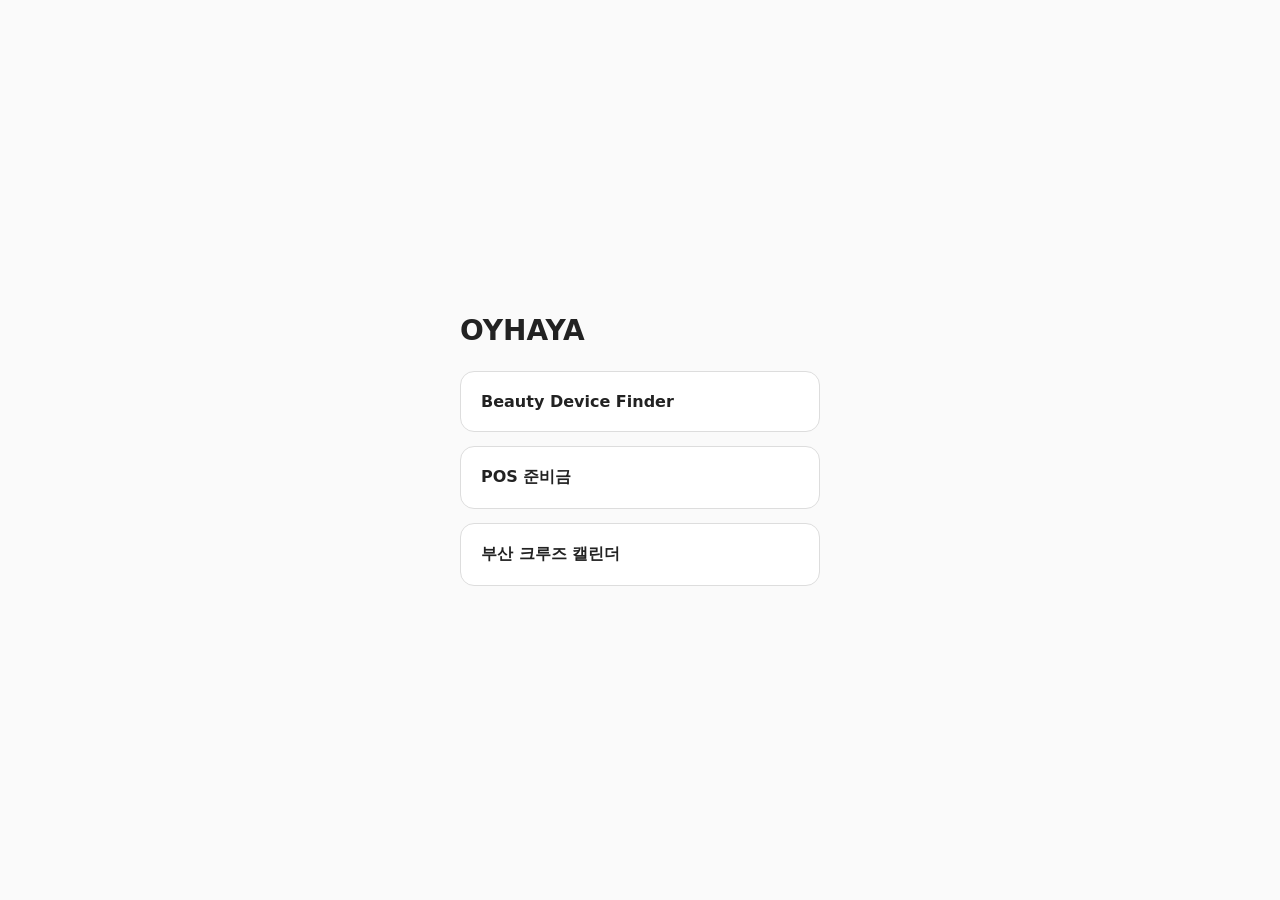
==== commit dcc91f09: "Link cruise calendar from OYHAYA home" ====
--- a/index.html
+++ b/index.html
@@ -20,6 +20,7 @@
     <nav aria-label="사이트 선택">
       <a href="./beauty-device/">Beauty Device Finder</a>
       <a href="./pos/">POS 준비금</a>
+      <a href="./cruise/">부산 크루즈 캘린더</a>
     </nav>
   </main>
   <script>
